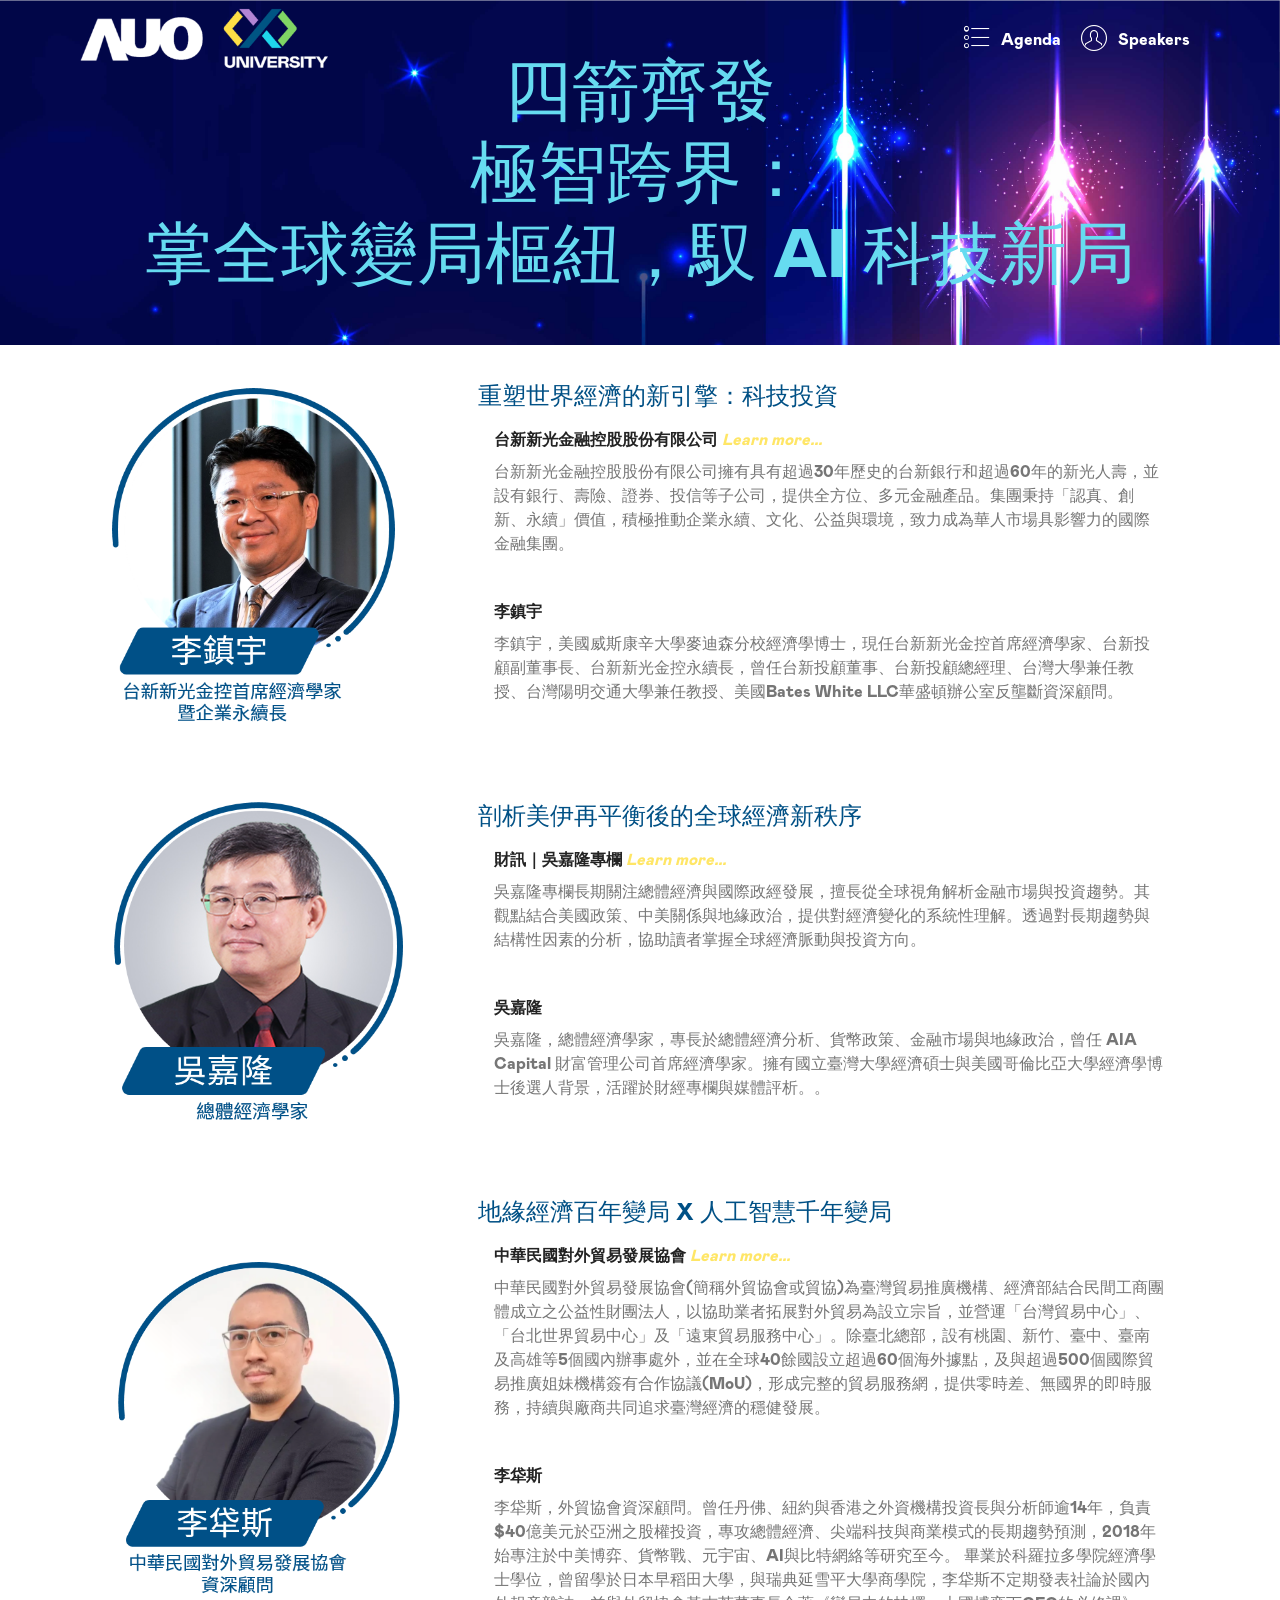
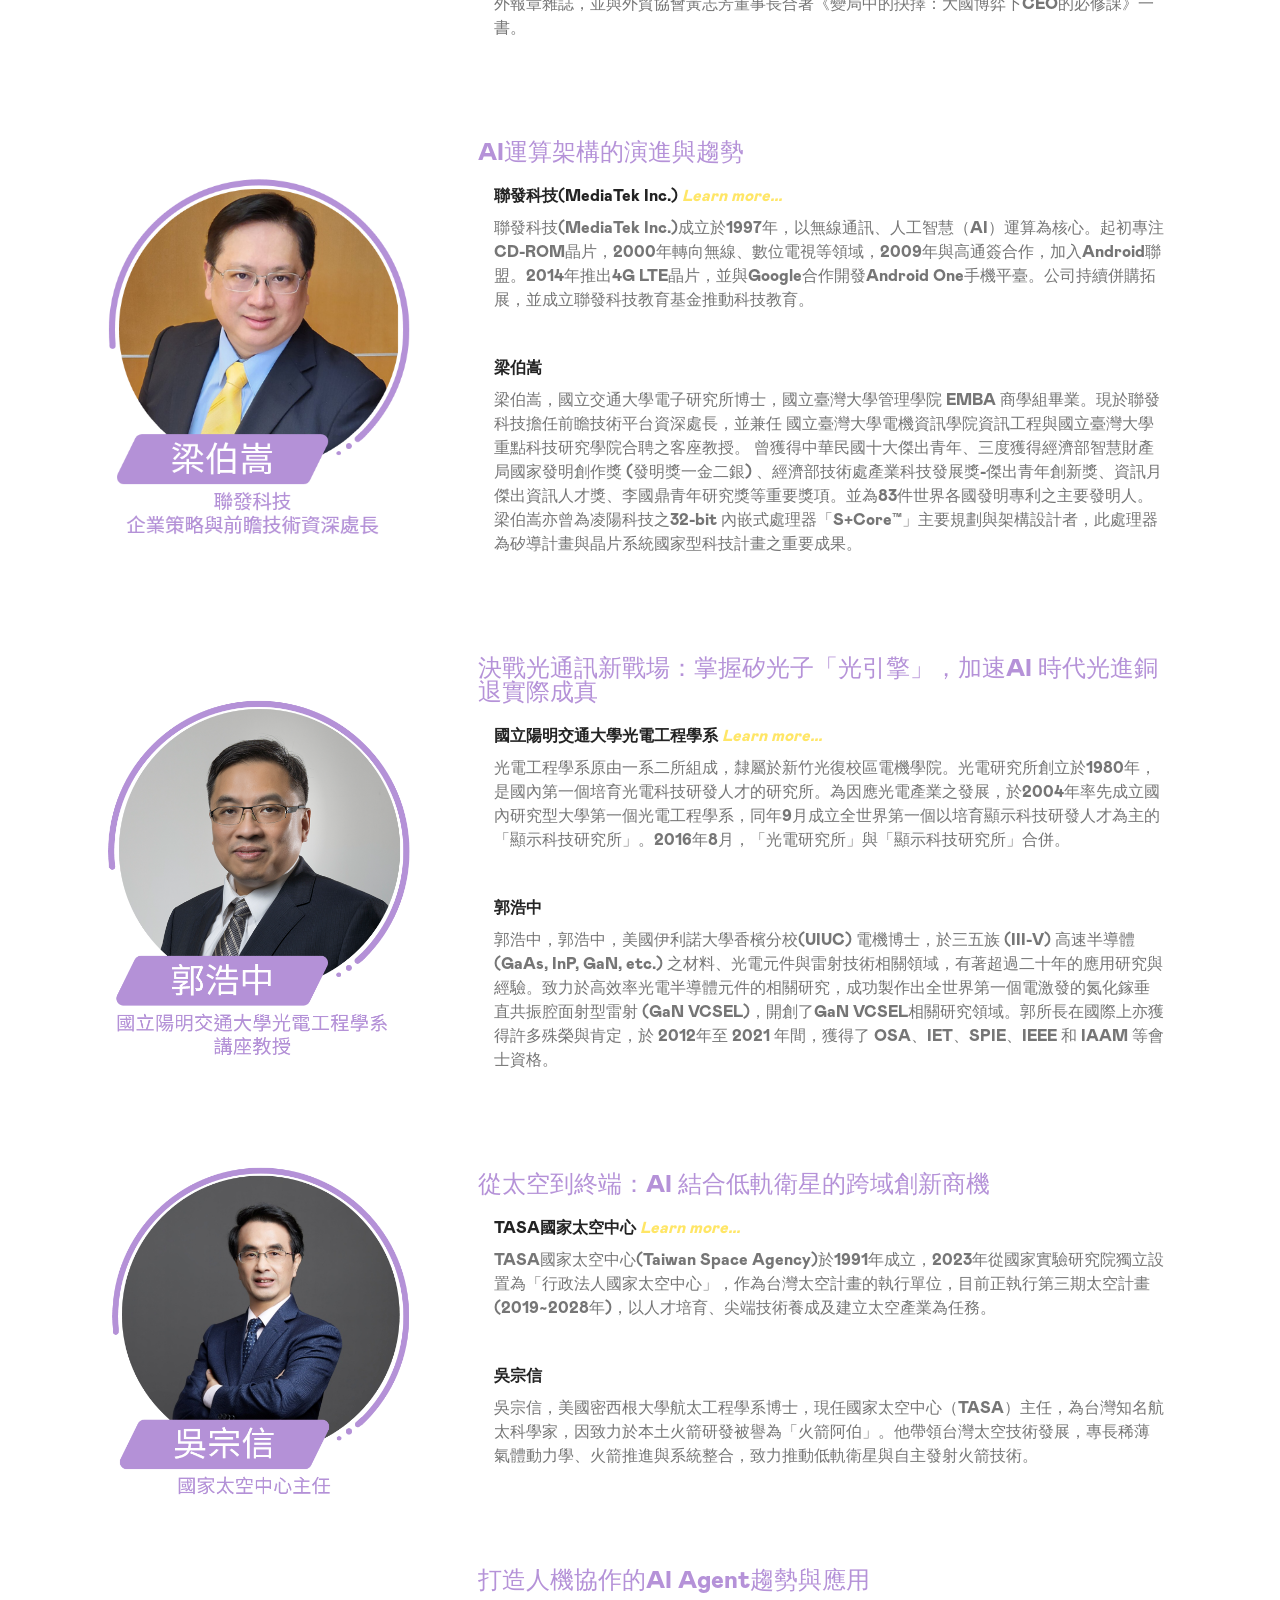
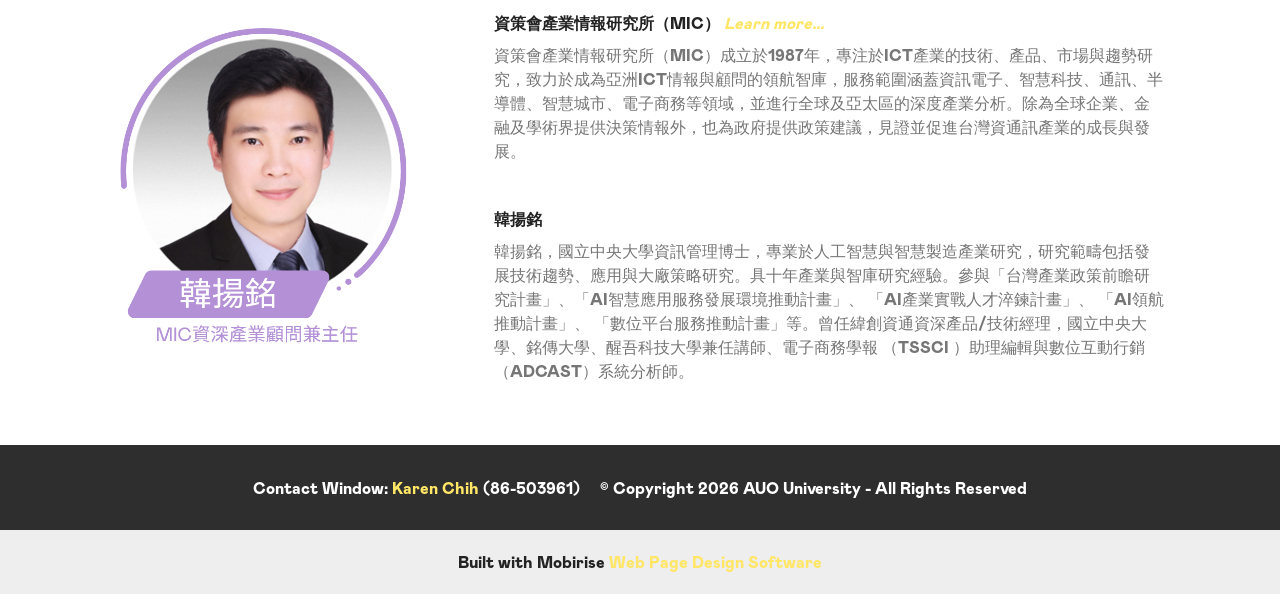
==== speaker.html @ 9dadbe60 "Update speaker.html" ====
<!DOCTYPE html>
<html  >
<head>
  <!-- Site made with Mobirise Website Builder v5.8.9, https://mobirise.com -->
  <meta charset="UTF-8">
  <meta http-equiv="X-UA-Compatible" content="IE=edge">
  <meta name="generator" content="Mobirise v5.8.9, mobirise.com">
  <meta name="viewport" content="width=device-width, initial-scale=1, minimum-scale=1">
  <link rel="shortcut icon" href="assets/images/751X751.png" type="image/x-icon">
  <meta name="description" content="">
  <meta property="og:image" content="assets/images/751X751.png"> 
  
  <title>友達大學思聯網論壇 講者介紹</title>
  <link rel="stylesheet" href="assets/web/assets/mobirise-icons/mobirise-icons.css">
  <link rel="stylesheet" href="assets/bootstrap/css/bootstrap.min.css">
  <link rel="stylesheet" href="assets/bootstrap/css/bootstrap-grid.min.css">
  <link rel="stylesheet" href="assets/bootstrap/css/bootstrap-reboot.min.css">
  <link rel="stylesheet" href="assets/tether/tether.min.css">
  <link rel="stylesheet" href="assets/dropdown/css/style.css">
  <link rel="stylesheet" href="assets/theme/css/style.css">
  <link href="assets/fonts/style.css" rel="stylesheet">
  <link rel="preload" as="style" href="assets/mobirise/css/mbr-additional.css"><link rel="stylesheet" href="assets/mobirise/css/mbr-additional.css" type="text/css">

  
  
  
</head>
<body>
  
  <section class="menu cid-tEwEPbsbkI" once="menu" id="menu1-2v">

    

    <nav class="navbar navbar-expand beta-menu navbar-dropdown align-items-center navbar-fixed-top navbar-toggleable-sm bg-color transparent">
        <button class="navbar-toggler navbar-toggler-right" type="button" data-toggle="collapse" data-target="#navbarSupportedContent" aria-controls="navbarSupportedContent" aria-expanded="false" aria-label="Toggle navigation">
            <div class="hamburger">
                <span></span>
                <span></span>
                <span></span>
                <span></span>
            </div>
        </button>
        <div class="menu-logo">
            <div class="navbar-brand">
                <span class="navbar-logo">
                    <a href="index.html#header4-36">
                         <img src="assets/images/auo-university-logo-395x97.png" alt="Mobirise" style="height: 3.8rem;">
                    </a>
                </span>
                
            </div>
        </div>
        <div class="collapse navbar-collapse" id="navbarSupportedContent">
            <ul class="navbar-nav nav-dropdown nav-right" data-app-modern-menu="true"><li class="nav-item">
                    <a class="nav-link link text-white text-primary display-4" href="index.html#content4-37"><span class="mbri-bulleted-list mbr-iconfont mbr-iconfont-btn"></span>
                        
                        Agenda</a>
                </li>
                <li class="nav-item">
                    <a class="nav-link link text-white text-primary display-4" href="speaker.html#header11-2k"><span class="mbri-user mbr-iconfont mbr-iconfont-btn"></span>
                        
                        Speakers</a>
                </li></ul>
            
        </div>
    </nav>
</section>

<section class="header11 cid-tEwxmkiBbj mbr-parallax-background" id="header11-2k">

    <!-- Block parameters controls (Blue "Gear" panel) -->
    
    <!-- End block parameters -->

    
    <div class="container align-left">
        <div class="media-container-column mbr-white col-md-12">
            
            <h1 class="mbr-section-title py-3 mbr-fonts-style display-1
              style="font-size: 28px; line-height: 1.4;">四箭齊發<br>極智跨界：<br>掌全球變局樞紐，馭 AI 科技新局</h1>
            
        </div>
    </div>

    
</section>

<section class="features11 cid-tEwoAbHcDv" id="features11-28">

    

    

    <div class="container">   
        <div class="col-md-12">
            <div class="media-container-row">
                <div class="mbr-figure m-auto" style="width: 35%;">
                    <img src="assets/images/-584x716.png" alt="Mobirise" title="">
                </div>
                <div class=" align-left aside-content">
                    <h2 class="mbr-title pt-2 mbr-fonts-style display-5">重塑世界經濟的新引擎：科技投資<br></h2>
                    <div class="mbr-section-text">
                        
                    </div>

                    <div class="block-content">
                        <div class="card p-3 pr-3">
                            <div class="media">
                                     
                                <div class="media-body">
                                    <h4 class="card-title mbr-fonts-style display-7"><strong>
                                        台新新光金融控股股份有限公司 <a href="https://www.tsholdings.com.tw/tsh/about/intro/team/" target="_blank" class="text-primary"><em>Learn more...</em></a></strong></h4>
                                </div>
                            </div>                

                            <div class="card-box">
                                <p class="block-text mbr-fonts-style display-7">台新新光金融控股股份有限公司擁有具有超過30年歷史的台新銀行和超過60年的新光人壽，並設有銀行、壽險、證券、投信等子公司，提供全方位、多元金融產品。集團秉持「認真、創新、永續」價值，積極推動企業永續、文化、公益與環境，致力成為華人市場具影響力的國際金融集團。</p>
                            </div>
                        </div>

                        <div class="card p-3 pr-3">
                            <div class="media">
                                     
                                <div class="media-body">
                                    <h4 class="card-title mbr-fonts-style display-7"><strong>
                                        李鎮宇</strong></h4>
                                </div>
                            </div>                

                            <div class="card-box">
                                <p class="block-text mbr-fonts-style display-7">李鎮宇，美國威斯康辛大學麥迪森分校經濟學博士，現任台新新光金控首席經濟學家、台新投顧副董事長、台新新光金控永續長，曾任台新投顧董事、台新投顧總經理、台灣大學兼任教授、台灣陽明交通大學兼任教授、美國Bates White LLC華盛頓辦公室反壟斷資深顧問。
                                </p>
                            </div>
                        </div>
                    </div>
                </div>
            </div>
        </div> 
    </div>          
</section>

<section class="features11 cid-tEwoAc2hOX" id="features11-29">

    
    <div class="container">   
        <div class="col-md-12">
            <div class="media-container-row">
                <div class="mbr-figure m-auto" style="width: 35%;">
                    <img src="assets/images/-609x716.png" alt="Mobirise" title="">
                </div>
                <div class=" align-left aside-content">
                    <h2 class="mbr-title pt-2 mbr-fonts-style display-5">剖析美伊再平衡後的全球經濟新秩序<br></h2>
                    <div class="mbr-section-text">
                        
                    </div>

                    <div class="block-content">
                        <div class="card p-3 pr-3">
                            <div class="media">
                                     
                                <div class="media-body">
                                    <h4 class="card-title mbr-fonts-style display-7"><strong>
                                        財訊｜吳嘉隆專欄 <a href="https://www.wealth.com.tw/lists/fame-columns/cd24f50d-c9c1-450e-b2f1-22635e341d72" target="_blank" class="text-primary"><em>Learn more...</em></a></strong></h4>
                                </div>
                            </div>                

                            <div class="card-box">
                                <p class="block-text mbr-fonts-style display-7">
                                   吳嘉隆專欄長期關注總體經濟與國際政經發展，擅長從全球視角解析金融市場與投資趨勢。其觀點結合美國政策、中美關係與地緣政治，提供對經濟變化的系統性理解。透過對長期趨勢與結構性因素的分析，協助讀者掌握全球經濟脈動與投資方向。
                                </p>
                            </div>
                        </div>

                        <div class="card p-3 pr-3">
                            <div class="media">
                                     
                                <div class="media-body">
                                    <h4 class="card-title mbr-fonts-style display-7"><strong>
                                        吳嘉隆</strong></h4>
                                </div>
                            </div>                

                            <div class="card-box">
                                <p class="block-text mbr-fonts-style display-7">吳嘉隆，總體經濟學家，專長於總體經濟分析、貨幣政策、金融市場與地緣政治，曾任 AIA Capital 財富管理公司首席經濟學家。擁有國立臺灣大學經濟碩士與美國哥倫比亞大學經濟學博士後選人背景，活躍於財經專欄與媒體評析。。<br>
                                </p>
                            </div>
                        </div>
                    </div>
                </div>
            </div>
        </div> 
    </div>          
</section>

<section class="features11 cid-tEwoAcnhvt" id="features11-2a">

    

    

    <div class="container">   
        <div class="col-md-12">
            <div class="media-container-row">
                <div class="mbr-figure m-auto" style="width: 35%;">
                    <img src="assets/images/-600x715.png" alt="Mobirise" title="">
                </div>
                <div class=" align-left aside-content">
                    <h2 class="mbr-title pt-2 mbr-fonts-style display-5">地緣經濟百年變局 X 人工智慧千年變局<br></h2>
                    <div class="mbr-section-text">
                        
                    </div>

                    <div class="block-content">
                        <div class="card p-3 pr-3">
                            <div class="media">
                                     
                                <div class="media-body">
                                    <h4 class="card-title mbr-fonts-style display-7"><strong>中華民國對外貿易發展協會 <a href="https://www.taitra.org.tw/" target="_blank" class="text-primary"><em>Learn more...</em></a></strong></h4>
                                </div>
                            </div>                

                            <div class="card-box">
                                <p class="block-text mbr-fonts-style display-7">中華民國對外貿易發展協會(簡稱外貿協會或貿協)為臺灣貿易推廣機構、經濟部結合民間工商團體成立之公益性財團法人，以協助業者拓展對外貿易為設立宗旨，並營運「台灣貿易中心」、「台北世界貿易中心」及「遠東貿易服務中心」。除臺北總部，設有桃園、新竹、臺中、臺南及高雄等5個國內辦事處外，並在全球40餘國設立超過60個海外據點，及與超過500個國際貿易推廣姐妹機構簽有合作協議(MoU)，形成完整的貿易服務網，提供零時差、無國界的即時服務，持續與廠商共同追求臺灣經濟的穩健發展。</p>
                            </div>
                        </div>

                        <div class="card p-3 pr-3">
                            <div class="media">
                                     
                                <div class="media-body">
                                    <h4 class="card-title mbr-fonts-style display-7"><strong>
                                        李牮斯</strong></h4>
                                </div>
                            </div>                

                            <div class="card-box">
                                <p class="block-text mbr-fonts-style display-7">李牮斯，外貿協會資深顧問。曾任丹佛、紐約與香港之外資機構投資長與分析師逾14年，負責$40億美元於亞洲之股權投資，專攻總體經濟、尖端科技與商業模式的長期趨勢預測，2018年始專注於中美博弈、貨幣戰、元宇宙、AI與比特網絡等研究至今。 畢業於科羅拉多學院經濟學士學位，曾留學於日本早稻田大學，與瑞典延雪平大學商學院，李牮斯不定期發表社論於國內外報章雜誌，並與外貿協會黃志芳董事長合著《變局中的抉擇：大國博弈下CEO的必修課》一書。</p>
                            </div>
                        </div>
                    </div>
                </div>
            </div>
        </div> 
    </div>          
</section>

<section class="features11 cid-tEz5a5XWAQ" id="features11-3f">

    

    

    <div class="container">   
        <div class="col-md-12">
            <div class="media-container-row">
                <div class="mbr-figure m-auto" style="width: 35%;">
                    <img src="assets/images/-610x717.png" alt="Mobirise" title="">
                </div>
                <div class=" align-left aside-content">
                    <h2 class="mbr-title pt-2 mbr-fonts-style display-5">AI運算架構的演進與趨勢<br></h2>
                    <div class="mbr-section-text">
                        
                    </div>

                    <div class="block-content">
                        <div class="card p-3 pr-3">
                            <div class="media">
                                     
                                <div class="media-body">
                                    <h4 class="card-title mbr-fonts-style display-7"><strong>聯發科技(MediaTek Inc.)  <a href="https://www.mediatek.com/zh-tw/" target="_blank" class="text-primary"><em>Learn more...</em></a></strong></h4>
                                </div>
                            </div>                

                            <div class="card-box">
                                <p class="block-text mbr-fonts-style display-7">聯發科技(MediaTek Inc.)成立於1997年，以無線通訊、人工智慧（AI）運算為核心。起初專注CD-ROM晶片，2000年轉向無線、數位電視等領域，2009年與高通簽合作，加入Android聯盟。2014年推出4G LTE晶片，並與Google合作開發Android One手機平臺。公司持續併購拓展，並成立聯發科技教育基金推動科技教育。</p>
                            </div>
                        </div>

                        <div class="card p-3 pr-3">
                            <div class="media">
                                     
                                <div class="media-body">
                                    <h4 class="card-title mbr-fonts-style display-7"><strong>
                                        梁伯嵩</strong></h4>
                                </div>
                            </div>                

                            <div class="card-box">
                                <p class="block-text mbr-fonts-style display-7">梁伯嵩，國立交通大學電子研究所博士，國立臺灣大學管理學院 EMBA 商學組畢業。現於聯發科技擔任前瞻技術平台資深處長，並兼任 國立臺灣大學電機資訊學院資訊工程與國立臺灣大學重點科技研究學院合聘之客座教授。
曾獲得中華民國十大傑出青年、三度獲得經濟部智慧財產局國家發明創作獎 (發明獎一金二銀) 、經濟部技術處產業科技發展獎-傑出青年創新獎、資訊月傑出資訊人才獎、李國鼎青年研究獎等重要獎項。並為83件世界各國發明專利之主要發明人。
梁伯嵩亦曾為凌陽科技之32-bit 內嵌式處理器「S+Core™」主要規劃與架構設計者，此處理器為矽導計畫與晶片系統國家型科技計畫之重要成果。
                                </p>
                            </div>
                        </div>
                    </div>
                </div>
            </div>
        </div> 
    </div>          
</section>

<section class="features11 cid-tEwoAcJmrX" id="features11-2b">
    <div class="container">   
        <div class="col-md-12">
            <div class="media-container-row">
                <div class="mbr-figure m-auto" style="width: 35%;">
                    <img src="assets/images/-611x718.png" alt="Mobirise" title="">
                </div>
                <div class=" align-left aside-content">
                    <h2 class="mbr-title pt-2 mbr-fonts-style display-5">決戰光通訊新戰場：掌握矽光子「光引擎」，加速AI 時代光進銅退實際成真<br></h2>
                    <div class="mbr-section-text">
                        
                    </div>

                   <div class="block-content">
                        <div class="card p-3 pr-3">
                            <div class="media">
                                     
                                <div class="media-body">
                                    <h4 class="card-title mbr-fonts-style display-7"><strong>
                                      國立陽明交通大學光電工程學系 <a href="https://dop.nycu.edu.tw/ch/about.html"><em>Learn more...</em></a></strong></h4>
                                </div>
                            </div>                

                            <div class="card-box">
                                <p class="block-text mbr-fonts-style display-7">
                                  光電工程學系原由一系二所組成，隸屬於新竹光復校區電機學院。光電研究所創立於1980年，是國內第一個培育光電科技研發人才的研究所。為因應光電產業之發展，於2004年率先成立國內研究型大學第一個光電工程學系，同年9月成立全世界第一個以培育顯示科技研發人才為主的「顯示科技研究所」。2016年8月，「光電研究所」與「顯示科技研究所」合併。
                            </div>
                        </div>

                        <div class="card p-3 pr-3">
                            <div class="media">
                                     
                                <div class="media-body">
                                    <h4 class="card-title mbr-fonts-style display-7"><strong>
                                        郭浩中</strong></h4>
                                </div>
                            </div>               

                            <div class="card-box">
                                <p class="block-text mbr-fonts-style display-7">郭浩中，郭浩中，美國伊利諾大學香檳分校(UIUC) 電機博士，於三五族 (III-V) 高速半導體 (GaAs, InP, GaN, etc.) 之材料、光電元件與雷射技術相關領域，有著超過二十年的應用研究與經驗。致力於高效率光電半導體元件的相關研究，成功製作出全世界第一個電激發的氮化鎵垂直共振腔面射型雷射 (GaN VCSEL)，開創了GaN VCSEL相關研究領域。郭所長在國際上亦獲得許多殊榮與肯定，於 2012年至 2021 年間，獲得了 OSA、IET、SPIE、IEEE 和 IAAM 等會士資格。
                                </p>
                            </div>
                        </div>
                    </div>
                </div>
            </div>
        </div> 
    </div>          
</section>

<section class="features11 cid-tEAth79HAK" id="features11-3g">    

    

    <div class="container">   
        <div class="col-md-12">
            <div class="media-container-row">
                <div class="mbr-figure m-auto" style="width: 35%;">
                    <img src="assets/images/-587x716.png" alt="Mobirise" title="">
                </div>
                <div class=" align-left aside-content">
                    <h2 class="mbr-title pt-2 mbr-fonts-style display-5">從太空到終端：AI 結合低軌衛星的跨域創新商機<br></h2>
                    <div class="mbr-section-text">
                        
                    </div>

                    <div class="block-content">
                        <div class="card p-3 pr-3">
                            <div class="media">
                                     
                                <div class="media-body">
                                    <h4 class="card-title mbr-fonts-style display-7"><strong>
                                        TASA國家太空中心 </strong><a href="https://www.tasa.org.tw/zh-TW/about-tasa/introduction" style=""><em>Learn more...</em></a></h4>
                                </div>
                            </div>                

                            <div class="card-box">
                                <p class="block-text mbr-fonts-style display-7">
                                   TASA國家太空中心(Taiwan Space Agency)於1991年成立，2023年從國家實驗研究院獨立設置為「行政法人國家太空中心」，作為台灣太空計畫的執行單位，目前正執行第三期太空計畫(2019~2028年)，以人才培育、尖端技術養成及建立太空產業為任務。
                                </p>
                            </div>
                        </div>

                        <div class="card p-3 pr-3">
                            <div class="media">
                                     
                                <div class="media-body">
                                    <h4 class="card-title mbr-fonts-style display-7"><strong>
                                        吳宗信</strong></h4>
                                </div>
                            </div>                

                            <div class="card-box">
                                <p class="block-text mbr-fonts-style display-7">吳宗信，美國密西根大學航太工程學系博士，現任國家太空中心（TASA）主任，為台灣知名航太科學家，因致力於本土火箭研發被譽為「火箭阿伯」。他帶領台灣太空技術發展，專長稀薄氣體動力學、火箭推進與系統整合，致力推動低軌衛星與自主發射火箭技術。
                                </p>
                            </div>
                        </div>
                    </div>
                </div>
            </div>
        </div> 
    </div>          
</section>

<section class="features11 cid-tEwpS5B6vc" id="features11-2e">

    

    

    <div class="container">   
        <div class="col-md-12">
            <div class="media-container-row">
                <div class="mbr-figure m-auto" style="width: 35%;">
                    <img src="assets/images/-583x716.png" alt="Mobirise" title="">
                </div>
                <div class=" align-left aside-content">
                    <h2 class="mbr-title pt-2 mbr-fonts-style display-5">打造人機協作的AI Agent趨勢與應用<br></h2>
                    <div class="mbr-section-text">
                        
                    </div>

                    <div class="block-content">
                        <div class="card p-3 pr-3">
                            <div class="media">
                                     
                                <div class="media-body">
                                    <h4 class="card-title mbr-fonts-style display-7"><strong>資策會產業情報研究所（MIC） <a href="https://mic.iii.org.tw/intro.aspx" target="_blank" class="text-primary"><em>Learn more...</em></a></strong></h4>
                                </div>
                            </div>                

                            <div class="card-box">
                                <p class="block-text mbr-fonts-style display-7">資策會產業情報研究所（MIC）成立於1987年，專注於ICT產業的技術、產品、市場與趨勢研究，致力於成為亞洲ICT情報與顧問的領航智庫，服務範圍涵蓋資訊電子、智慧科技、通訊、半導體、智慧城市、電子商務等領域，並進行全球及亞太區的深度產業分析。除為全球企業、金融及學術界提供決策情報外，也為政府提供政策建議，見證並促進台灣資通訊產業的成長與發展。</p>
                            </div>
                        </div>

                        <div class="card p-3 pr-3">
                            <div class="media">
                                     
                                <div class="media-body">
                                    <h4 class="card-title mbr-fonts-style display-7"><strong>
                                        韓揚銘</strong></h4>
                                </div>
                            </div>                

                            <div class="card-box">
                                <p class="block-text mbr-fonts-style display-7">韓揚銘，國立中央大學資訊管理博士，專業於人工智慧與智慧製造產業研究，研究範疇包括發展技術趨勢、應用與大廠策略研究。具十年產業與智庫研究經驗。參與「台灣產業政策前瞻研究計畫」、「AI智慧應用服務發展環境推動計畫」、 「AI產業實戰人才淬鍊計畫」、 「AI領航推動計畫」、 「數位平台服務推動計畫」等。曾任緯創資通資深產品/技術經理，國立中央大學、銘傳大學、醒吾科技大學兼任講師、電子商務學報 （TSSCI ）助理編輯與數位互動行銷（ADCAST）系統分析師。
                                </p>
                            </div>
                        </div>
                    </div>
                </div>
            </div>
        </div> 
    </div>          
</section>

<section once="footers" class="cid-tEx2Svg1Ny" id="footer6-3e">

    

    

    <div class="container">
        <div class="media-container-row align-center mbr-white">
            <div class="col-12">
                <p class="mbr-text mb-0 mbr-fonts-style display-4">Contact Window: <a href="mailto:Karen.Chih@auo.com" class="text-primary">Karen Chih</a>&nbsp;(86-503961)&nbsp; &nbsp; &nbsp;© Copyright 2026 AUO University - All Rights Reserved
                </p>
            </div>
        </div>
    </div>
</section><section class="display-7" style="padding: 0;align-items: center;justify-content: center;flex-wrap: wrap;    align-content: center;display: flex;position: relative;height: 4rem;"><a href="https://mobiri.se/2091466" style="flex: 1 1;height: 4rem;position: absolute;width: 100%;z-index: 1;"><img alt=" Free Web Page  Building Software" style="height: 4rem;" src="[data-uri]"></a><p style="margin: 0;text-align: center;" class="display-7">Built with Mobirise &#8204;</p><a style="z-index:1" href="https://mobirise.com/website-design-software.html">Web Page Design Software</a></section><script src="assets/popper/popper.min.js"></script>  <script src="assets/web/assets/jquery/jquery.min.js"></script>  <script src="assets/bootstrap/js/bootstrap.min.js"></script>  <script src="assets/tether/tether.min.js"></script>  <script src="assets/smoothscroll/smooth-scroll.js"></script>  <script src="assets/parallax/jarallax.min.js"></script>  <script src="assets/dropdown/js/nav-dropdown.js"></script>  <script src="assets/dropdown/js/navbar-dropdown.js"></script>  <script src="assets/touchswipe/jquery.touch-swipe.min.js"></script>  <script src="assets/theme/js/script.js"></script>  
  
  
</body>
</html>
---- assets/web/assets/mobirise-icons/mobirise-icons.css ----
@font-face {
  font-family: 'MobiriseIcons';
  src:  url('mobirise-icons.eot?spat4u');
  src:  url('mobirise-icons.eot?spat4u#iefix') format('embedded-opentype'),
    url('mobirise-icons.ttf?spat4u') format('truetype'),
    url('mobirise-icons.woff?spat4u') format('woff'),
    url('mobirise-icons.svg?spat4u#MobiriseIcons') format('svg');
  font-weight: normal;
  font-style: normal;
  font-display: swap;
}

[class^="mbri-"], [class*=" mbri-"] {
  /* use !important to prevent issues with browser extensions that change fonts */
  font-family: MobiriseIcons !important;
  speak: none;
  font-style: normal;
  font-weight: normal;
  font-variant: normal;
  text-transform: none;
  line-height: 1;

  /* Better Font Rendering =========== */
  -webkit-font-smoothing: antialiased;
  -moz-osx-font-smoothing: grayscale;
}

.mbri-add-submenu:before {
  content: "\e900";
}
.mbri-alert:before {
  content: "\e901";
}
.mbri-align-center:before {
  content: "\e902";
}
.mbri-align-justify:before {
  content: "\e903";
}
.mbri-align-left:before {
  content: "\e904";
}
.mbri-align-right:before {
  content: "\e905";
}
.mbri-android:before {
  content: "\e906";
}
.mbri-apple:before {
  content: "\e907";
}
.mbri-arrow-down:before {
  content: "\e908";
}
.mbri-arrow-next:before {
  content: "\e909";
}
.mbri-arrow-prev:before {
  content: "\e90a";
}
.mbri-arrow-up:before {
  content: "\e90b";
}
.mbri-bold:before {
  content: "\e90c";
}
.mbri-bookmark:before {
  content: "\e90d";
}
.mbri-bootstrap:before {
  content: "\e90e";
}
.mbri-briefcase:before {
  content: "\e90f";
}
.mbri-browse:before {
  content: "\e910";
}
.mbri-bulleted-list:before {
  content: "\e911";
}
.mbri-calendar:before {
  content: "\e912";
}
.mbri-camera:before {
  content: "\e913";
}
.mbri-cart-add:before {
  content: "\e914";
}
.mbri-cart-full:before {
  content: "\e915";
}
.mbri-cash:before {
  content: "\e916";
}
.mbri-change-style:before {
  content: "\e917";
}
.mbri-chat:before {
  content: "\e918";
}
.mbri-clock:before {
  content: "\e919";
}
.mbri-close:before {
  content: "\e91a";
}
.mbri-cloud:before {
  content: "\e91b";
}
.mbri-code:before {
  content: "\e91c";
}
.mbri-contact-form:before {
  content: "\e91d";
}
.mbri-credit-card:before {
  content: "\e91e";
}
.mbri-cursor-click:before {
  content: "\e91f";
}
.mbri-cust-feedback:before {
  content: "\e920";
}
.mbri-database:before {
  content: "\e921";
}
.mbri-delivery:before {
  content: "\e922";
}
.mbri-desktop:before {
  content: "\e923";
}
.mbri-devices:before {
  content: "\e924";
}
.mbri-down:before {
  content: "\e925";
}
.mbri-download:before {
  content: "\e989";
}
.mbri-drag-n-drop:before {
  content: "\e927";
}
.mbri-drag-n-drop2:before {
  content: "\e928";
}
.mbri-edit:before {
  content: "\e929";
}
.mbri-edit2:before {
  content: "\e92a";
}
.mbri-error:before {
  content: "\e92b";
}
.mbri-extension:before {
  content: "\e92c";
}
.mbri-features:before {
  content: "\e92d";
}
.mbri-file:before {
  content: "\e92e";
}
.mbri-flag:before {
  content: "\e92f";
}
.mbri-folder:before {
  content: "\e930";
}
.mbri-gift:before {
  content: "\e931";
}
.mbri-github:before {
  content: "\e932";
}
.mbri-globe:before {
  content: "\e933";
}
.mbri-globe-2:before {
  content: "\e934";
}
.mbri-growing-chart:before {
  content: "\e935";
}
.mbri-hearth:before {
  content: "\e936";
}
.mbri-help:before {
  content: "\e937";
}
.mbri-home:before {
  content: "\e938";
}
.mbri-hot-cup:before {
  content: "\e939";
}
.mbri-idea:before {
  content: "\e93a";
}
.mbri-image-gallery:before {
  content: "\e93b";
}
.mbri-image-slider:before {
  content: "\e93c";
}
.mbri-info:before {
  content: "\e93d";
}
.mbri-italic:before {
  content: "\e93e";
}
.mbri-key:before {
  content: "\e93f";
}
.mbri-laptop:before {
  content: "\e940";
}
.mbri-layers:before {
  content: "\e941";
}
.mbri-left-right:before {
  content: "\e942";
}
.mbri-left:before {
  content: "\e943";
}
.mbri-letter:before {
  content: "\e944";
}
.mbri-like:before {
  content: "\e945";
}
.mbri-link:before {
  content: "\e946";
}
.mbri-lock:before {
  content: "\e947";
}
.mbri-login:before {
  content: "\e948";
}
.mbri-logout:before {
  content: "\e949";
}
.mbri-magic-stick:before {
  content: "\e94a";
}
.mbri-map-pin:before {
  content: "\e94b";
}
.mbri-menu:before {
  content: "\e94c";
}
.mbri-mobile:before {
  content: "\e94d";
}
.mbri-mobile2:before {
  content: "\e94e";
}
.mbri-mobirise:before {
  content: "\e94f";
}
.mbri-more-horizontal:before {
  content: "\e950";
}
.mbri-more-vertical:before {
  content: "\e951";
}
.mbri-music:before {
  content: "\e952";
}
.mbri-new-file:before {
  content: "\e953";
}
.mbri-numbered-list:before {
  content: "\e954";
}
.mbri-opened-folder:before {
  content: "\e955";
}
.mbri-pages:before {
  content: "\e956";
}
.mbri-paper-plane:before {
  content: "\e957";
}
.mbri-paperclip:before {
  content: "\e958";
}
.mbri-photo:before {
  content: "\e959";
}
.mbri-photos:before {
  content: "\e95a";
}
.mbri-pin:before {
  content: "\e95b";
}
.mbri-play:before {
  content: "\e95c";
}
.mbri-plus:before {
  content: "\e95d";
}
.mbri-preview:before {
  content: "\e95e";
}
.mbri-print:before {
  content: "\e95f";
}
.mbri-protect:before {
  content: "\e960";
}
.mbri-question:before {
  content: "\e961";
}
.mbri-quote-left:before {
  content: "\e962";
}
.mbri-quote-right:before {
  content: "\e963";
}
.mbri-refresh:before {
  content: "\e964";
}
.mbri-responsive:before {
  content: "\e965";
}
.mbri-right:before {
  content: "\e966";
}
.mbri-rocket:before {
  content: "\e967";
}
.mbri-sad-face:before {
  content: "\e968";
}
.mbri-sale:before {
  content: "\e969";
}
.mbri-save:before {
  content: "\e96a";
}
.mbri-search:before {
  content: "\e96b";
}
.mbri-setting:before {
  content: "\e96c";
}
.mbri-setting2:before {
  content: "\e96d";
}
.mbri-setting3:before {
  content: "\e96e";
}
.mbri-share:before {
  content: "\e96f";
}
.mbri-shopping-bag:before {
  content: "\e970";
}
.mbri-shopping-basket:before {
  content: "\e971";
}
.mbri-shopping-cart:before {
  content: "\e972";
}
.mbri-sites:before {
  content: "\e973";
}
.mbri-smile-face:before {
  content: "\e974";
}
.mbri-speed:before {
  content: "\e975";
}
.mbri-star:before {
  content: "\e976";
}
.mbri-success:before {
  content: "\e977";
}
.mbri-sun:before {
  content: "\e978";
}
.mbri-sun2:before {
  content: "\e979";
}
.mbri-tablet:before {
  content: "\e97a";
}
.mbri-tablet-vertical:before {
  content: "\e97b";
}
.mbri-target:before {
  content: "\e97c";
}
.mbri-timer:before {
  content: "\e97d";
}
.mbri-to-ftp:before {
  content: "\e97e";
}
.mbri-to-local-drive:before {
  content: "\e97f";
}
.mbri-touch-swipe:before {
  content: "\e980";
}
.mbri-touch:before {
  content: "\e981";
}
.mbri-trash:before {
  content: "\e982";
}
.mbri-underline:before {
  content: "\e983";
}
.mbri-unlink:before {
  content: "\e984";
}
.mbri-unlock:before {
  content: "\e985";
}
.mbri-up-down:before {
  content: "\e986";
}
.mbri-up:before {
  content: "\e987";
}
.mbri-update:before {
  content: "\e988";
}
.mbri-upload:before {
 content: "\e926"; 
}
.mbri-user:before {
  content: "\e98a";
}
.mbri-user2:before {
  content: "\e98b";
}
.mbri-users:before {
  content: "\e98c";
}
.mbri-video:before {
  content: "\e98d";
}
.mbri-video-play:before {
  content: "\e98e";
}
.mbri-watch:before {
  content: "\e98f";
}
.mbri-website-theme:before {
  content: "\e990";
}
.mbri-wifi:before {
  content: "\e991";
}
.mbri-windows:before {
  content: "\e992";
}
.mbri-zoom-out:before {
  content: "\e993";
}
.mbri-redo:before {
  content: "\e994";
}
.mbri-undo:before {
  content: "\e995";
}
---- assets/dropdown/css/style.css ----
.navbar-dropdown {
  left: 0;
  padding: 0;
  position: absolute;
  right: 0;
  top: 0;
  transition: all 0.45s ease;
  z-index: 1030;
  background: #282828; }
  .navbar-dropdown .navbar-logo {
    margin-right: 0.8rem;
    transition: margin 0.3s ease-in-out;
    vertical-align: middle; }
    .navbar-dropdown .navbar-logo img {
      height: 3.125rem;
      transition: all 0.3s ease-in-out; }
    .navbar-dropdown .navbar-logo.mbr-iconfont {
      font-size: 3.125rem;
      line-height: 3.125rem; }
  .navbar-dropdown .navbar-caption {
    font-weight: 700;
    white-space: normal;
    vertical-align: -4px;
    line-height: 3.125rem !important; }
    .navbar-dropdown .navbar-caption, .navbar-dropdown .navbar-caption:hover {
      color: inherit;
      text-decoration: none; }
  .navbar-dropdown .mbr-iconfont + .navbar-caption {
    vertical-align: -1px; }
  .navbar-dropdown.navbar-fixed-top {
    position: fixed; }
  .navbar-dropdown .navbar-brand span {
    vertical-align: -4px; }
  .navbar-dropdown.bg-color.transparent {
    background: none; }
  .navbar-dropdown.navbar-short .navbar-brand {
    padding: 0.625rem 0; }
    .navbar-dropdown.navbar-short .navbar-brand span {
      vertical-align: -1px; }
  .navbar-dropdown.navbar-short .navbar-caption {
    line-height: 2.375rem !important;
    vertical-align: -2px; }
  .navbar-dropdown.navbar-short .navbar-logo {
    margin-right: 0.5rem; }
    .navbar-dropdown.navbar-short .navbar-logo img {
      height: 2.375rem; }
    .navbar-dropdown.navbar-short .navbar-logo.mbr-iconfont {
      font-size: 2.375rem;
      line-height: 2.375rem; }
  .navbar-dropdown.navbar-short .mbr-table-cell {
    height: 3.625rem; }
  .navbar-dropdown .navbar-close {
    left: 0.6875rem;
    position: fixed;
    top: 0.75rem;
    z-index: 1000; }
  .navbar-dropdown .hamburger-icon {
    content: "";
    display: inline-block;
    vertical-align: middle;
    width: 16px;
    -webkit-box-shadow: 0 -6px 0 1px #282828,0 0 0 1px #282828,0 6px 0 1px #282828;
    -moz-box-shadow: 0 -6px 0 1px #282828,0 0 0 1px #282828,0 6px 0 1px #282828;
    box-shadow: 0 -6px 0 1px #282828,0 0 0 1px #282828,0 6px 0 1px #282828; }

.dropdown-menu .dropdown-toggle[data-toggle="dropdown-submenu"]::after {
  border-bottom: 0.35em solid transparent;
  border-left: 0.35em solid;
  border-right: 0;
  border-top: 0.35em solid transparent;
  margin-left: 0.3rem; }

.dropdown-menu .dropdown-item:focus {
  outline: 0; }

.nav-dropdown {
  font-size: 0.75rem;
  font-weight: 500;
  height: auto !important; }
  .nav-dropdown .nav-btn {
    padding-left: 1rem; }
  .nav-dropdown .link {
    margin: .667em 1.667em;
    font-weight: 500;
    padding: 0;
    transition: color .2s ease-in-out; }
    .nav-dropdown .link.dropdown-toggle {
      margin-right: 2.583em; }
      .nav-dropdown .link.dropdown-toggle::after {
        margin-left: .25rem;
        border-top: 0.35em solid;
        border-right: 0.35em solid transparent;
        border-left: 0.35em solid transparent;
        border-bottom: 0; }
      .nav-dropdown .link.dropdown-toggle[aria-expanded="true"] {
        margin: 0;
        padding: 0.667em 3.263em  0.667em 1.667em; }
  .nav-dropdown .link::after,
  .nav-dropdown .dropdown-item::after {
    color: inherit; }
  .nav-dropdown .btn {
    font-size: 0.75rem;
    font-weight: 700;
    letter-spacing: 0;
    margin-bottom: 0;
    padding-left: 1.25rem;
    padding-right: 1.25rem; }
  .nav-dropdown .dropdown-menu {
    border-radius: 0;
    border: 0;
    left: 0;
    margin: 0;
    padding-bottom: 1.25rem;
    padding-top: 1.25rem;
    position: relative; }
  .nav-dropdown .dropdown-submenu {
    margin-left: 0.125rem;
    top: 0; }
  .nav-dropdown .dropdown-item {
    font-weight: 500;
    line-height: 2;
    padding: 0.3846em 4.615em 0.3846em 1.5385em;
    position: relative;
    transition: color .2s ease-in-out, background-color .2s ease-in-out; }
    .nav-dropdown .dropdown-item::after {
      margin-top: -0.3077em;
      position: absolute;
      right: 1.1538em;
      top: 50%; }
    .nav-dropdown .dropdown-item:focus, .nav-dropdown .dropdown-item:hover {
      background: none; }

@media (max-width: 767px) {
  .nav-dropdown.navbar-toggleable-sm {
    bottom: 0;
    display: none;
    left: 0;
    overflow-x: hidden;
    position: fixed;
    top: 0;
    transform: translateX(-100%);
    -ms-transform: translateX(-100%);
    -webkit-transform: translateX(-100%);
    width: 18.75rem;
    z-index: 999; } }
.nav-dropdown.navbar-toggleable-xl {
  bottom: 0;
  display: none;
  left: 0;
  overflow-x: hidden;
  position: fixed;
  top: 0;
  transform: translateX(-100%);
  -ms-transform: translateX(-100%);
  -webkit-transform: translateX(-100%);
  width: 18.75rem;
  z-index: 999; }

.nav-dropdown-sm {
  display: block !important;
  overflow-x: hidden;
  overflow: auto;
  padding-top: 3.875rem; }
  .nav-dropdown-sm::after {
    content: "";
    display: block;
    height: 3rem;
    width: 100%; }
  .nav-dropdown-sm.collapse.in ~ .navbar-close {
    display: block !important; }
  .nav-dropdown-sm.collapsing, .nav-dropdown-sm.collapse.in {
    transform: translateX(0);
    -ms-transform: translateX(0);
    -webkit-transform: translateX(0);
    transition: all 0.25s ease-out;
    -webkit-transition: all 0.25s ease-out;
    background: #282828; }
  .nav-dropdown-sm.collapsing[aria-expanded="false"] {
    transform: translateX(-100%);
    -ms-transform: translateX(-100%);
    -webkit-transform: translateX(-100%); }
  .nav-dropdown-sm .nav-item {
    display: block;
    margin-left: 0 !important;
    padding-left: 0; }
  .nav-dropdown-sm .link,
  .nav-dropdown-sm .dropdown-item {
    border-top: 1px dotted rgba(255, 255, 255, 0.1);
    font-size: 0.8125rem;
    line-height: 1.6;
    margin: 0 !important;
    padding: 0.875rem 2.4rem 0.875rem 1.5625rem !important;
    position: relative;
    white-space: normal; }
    .nav-dropdown-sm .link:focus, .nav-dropdown-sm .link:hover,
    .nav-dropdown-sm .dropdown-item:focus,
    .nav-dropdown-sm .dropdown-item:hover {
      background: rgba(0, 0, 0, 0.2) !important;
      color: #c0a375; }
  .nav-dropdown-sm .nav-btn {
    position: relative;
    padding: 1.5625rem 1.5625rem 0 1.5625rem; }
    .nav-dropdown-sm .nav-btn::before {
      border-top: 1px dotted rgba(255, 255, 255, 0.1);
      content: "";
      left: 0;
      position: absolute;
      top: 0;
      width: 100%; }
    .nav-dropdown-sm .nav-btn + .nav-btn {
      padding-top: 0.625rem; }
      .nav-dropdown-sm .nav-btn + .nav-btn::before {
        display: none; }
  .nav-dropdown-sm .btn {
    padding: 0.625rem 0; }
  .nav-dropdown-sm .dropdown-toggle[data-toggle="dropdown-submenu"]::after {
    margin-left: .25rem;
    border-top: 0.35em solid;
    border-right: 0.35em solid transparent;
    border-left: 0.35em solid transparent;
    border-bottom: 0; }
  .nav-dropdown-sm .dropdown-toggle[data-toggle="dropdown-submenu"][aria-expanded="true"]::after {
    border-top: 0;
    border-right: 0.35em solid transparent;
    border-left: 0.35em solid transparent;
    border-bottom: 0.35em solid; }
  .nav-dropdown-sm .dropdown-menu {
    margin: 0;
    padding: 0;
    position: relative;
    top: 0;
    left: 0;
    width: 100%;
    border: 0;
    float: none;
    border-radius: 0;
    background: none; }
  .nav-dropdown-sm .dropdown-submenu {
    left: 100%;
    margin-left: 0.125rem;
    margin-top: -1.25rem;
    top: 0; }

.navbar-toggleable-sm .nav-dropdown .dropdown-menu {
  position: absolute; }

.navbar-toggleable-sm .nav-dropdown .dropdown-submenu {
  left: 100%;
  margin-left: 0.125rem;
  margin-top: -1.25rem;
  top: 0; }

.navbar-toggleable-sm.opened .nav-dropdown .dropdown-menu {
  position: relative; }

.navbar-toggleable-sm.opened .nav-dropdown .dropdown-submenu {
  left: 0;
  margin-left: 00rem;
  margin-top: 0rem;
  top: 0; }

.is-builder .nav-dropdown.collapsing {
  transition: none !important; }

/*# sourceMappingURL=style.css.map */
---- assets/theme/css/style.css ----
/*!
 * Mobirise v4 theme (https://mobirise.com/)
 * Copyright 2017 Mobirise
 */
section {
  background-color: #eeeeee;
}

.form-control:focus {
  box-shadow: none;
}

:focus {
  outline: none;
}

body {
  font-style: normal;
  line-height: 1.5;
}

section,
.container,
.container-fluid {
  position: relative;
  word-wrap: break-word;
}

a.mbr-iconfont:hover {
  text-decoration: none;
}

.article .lead p,
.article .lead ul,
.article .lead ol,
.article .lead pre,
.article .lead blockquote {
  margin-bottom: 0;
}

ul,
ol,
pre,
blockquote {
  margin-bottom: 2.3125rem;
}

pre {
  background: #f4f4f4;
  padding: 10px 24px;
  white-space: pre-wrap;
}

.inactive {
  -webkit-user-select: none;
  -moz-user-select: none;
  -ms-user-select: none;
  user-select: none;
  pointer-events: none;
  -webkit-user-drag: none;
  user-drag: none;
}

.mbr-section__comments .row {
  justify-content: center;
  -webkit-justify-content: center;
}

a {
  font-style: normal;
  font-weight: 400;
  cursor: pointer;
}

a, a:hover {
  text-decoration: none;
}

figure {
  margin-bottom: 0;
}

body {
  color: #232323;
}

h1,
h2,
h3,
h4,
h5,
h6,
.h1,
.h2,
.h3,
.h4,
.h5,
.h6,
.display-1,
.display-2,
.display-3,
.display-4 {
  line-height: 1;
  word-break: break-word;
  word-wrap: break-word;
}

.mbr-section-title {
  font-style: normal;
  line-height: 1.2;
}

.mbr-section-subtitle {
  line-height: 1.3;
}

.mbr-text {
  font-style: normal;
  line-height: 1.6;
}

b,
strong {
  font-weight: bold;
}

blockquote {
  padding: 10px 0 10px 20px;
  position: relative;
  border-left: 2px solid;
  border-color: #ff3366;
}

input:-webkit-autofill, input:-webkit-autofill:hover, input:-webkit-autofill:focus, input:-webkit-autofill:active {
  transition-delay: 9999s;
  transition-property: background-color, color;
}

textarea[type='hidden'] {
  display: none;
}

body {
  position: relative;
}

section {
  background-position: 50% 50%;
  background-repeat: no-repeat;
  background-size: cover;
}

section .mbr-background-video,
section .mbr-background-video-preview {
  position: absolute;
  bottom: 0;
  left: 0;
  right: 0;
  top: 0;
}

.hidden {
  visibility: hidden;
}

.mbr-z-index20 {
  z-index: 20;
}

/*! Base colors */
.mbr-white {
  color: #ffffff;
}

.mbr-black {
  color: #000000;
}

.mbr-bg-white {
  background-color: #ffffff;
}

.mbr-bg-black {
  background-color: #000000;
}

/*! Text-aligns */
.align-left {
  text-align: left;
}

.align-center {
  text-align: center;
}

.align-right {
  text-align: right;
}

@media (max-width: 767px) {
  .align-left,
  .align-center,
  .align-right,
  .mbr-section-btn,
  .mbr-section-title {
    text-align: center;
  }
}

/*! Font-weight  */
.mbr-light {
  font-weight: 300;
}

.mbr-regular {
  font-weight: 400;
}

.mbr-semibold {
  font-weight: 500;
}

.mbr-bold {
  font-weight: 700;
}

/*! Media  */
.media-size-item {
  -moz-flex: 1 1 auto;
  -o-flex: 1 1 auto;
  flex: 1 1 auto;
}

.media-content {
  flex-basis: 100%;
}

.media-container-row {
  display: flex;
  flex-direction: row;
  flex-wrap: wrap;
  justify-content: center;
  align-content: center;
  align-items: start;
}

.media-container-row .media-size-item {
  width: 400px;
}

.media-container-column {
  display: flex;
  flex-direction: column;
  flex-wrap: wrap;
  justify-content: center;
  align-content: center;
  align-items: stretch;
}

.media-container-column > * {
  width: 100%;
}

@media (min-width: 992px) {
  .media-container-row {
    flex-wrap: nowrap;
  }
}

figure {
  overflow: hidden;
}

figure[mbr-media-size] {
  transition: width 0.1s;
}

.mbr-figure img,
.mbr-figure iframe {
  display: block;
  width: 100%;
}

.card {
  background-color: transparent;
  border: none;
}

.card-box {
  width: 100%;
}

.card-img {
  text-align: center;
  flex-shrink: 0;
  -webkit-flex-shrink: 0;
}

.media {
  max-width: 100%;
  margin: 0 auto;
}

.mbr-figure {
  -ms-grid-row-align: center;
  align-self: center;
}

.media-container > div {
  max-width: 100%;
}

.mbr-figure img,
.card-img img {
  width: 100%;
}

@media (max-width: 991px) {
  .media-size-item {
    width: auto !important;
  }
  .media {
    width: auto;
  }
  .mbr-figure {
    width: 100% !important;
  }
}

/*! Buttons */
.btn {
  font-weight: 500;
  border-width: 2px;
  font-style: normal;
  letter-spacing: 1px;
  margin: .4rem .8rem;
  white-space: normal;
  transition: all .3s ease-in-out;
  display: inline-flex;
  align-items: center;
  justify-content: center;
  word-break: break-word;
  -webkit-align-items: center;
  -webkit-justify-content: center;
  display: -webkit-inline-flex;
}

.btn-sm {
  font-weight: 500;
  letter-spacing: 1px;
  transition: all .3s ease-in-out;
}

.btn-md {
  font-weight: 500;
  letter-spacing: 1px;
  margin: .4rem .8rem !important;
  transition: all .3s ease-in-out;
}

.btn-lg {
  font-weight: 500;
  letter-spacing: 1px;
  margin: .4rem .8rem !important;
  transition: all .3s ease-in-out;
}

.mbr-section-btn {
  margin-left: -0.25rem;
  margin-right: -0.25rem;
  font-size: 0;
}

nav .mbr-section-btn {
  margin-left: 0rem;
  margin-right: 0rem;
}

.btn-form {
  border-radius: 0;
}

.btn-form:hover {
  cursor: pointer;
}

/*! Btn icon margin */
.btn .mbr-iconfont,
.btn.btn-sm .mbr-iconfont {
  cursor: pointer;
  margin-right: 0.5rem;
}

.btn.btn-md .mbr-iconfont,
.btn.btn-md .mbr-iconfont {
  margin-right: 0.8rem;
}

.mbr-regular {
  font-weight: 400;
}

.mbr-semibold {
  font-weight: 500;
}

.mbr-bold {
  font-weight: 700;
}

[type='submit'] {
  -webkit-appearance: none;
}

/*! Full-screen */
.mbr-fullscreen .mbr-overlay {
  min-height: 100vh;
}

.mbr-fullscreen {
  display: flex;
  display: -moz-flex;
  display: -ms-flex;
  display: -o-flex;
  align-items: center;
  -webkit-align-items: center;
  min-height: 100vh;
  padding-top: 3rem;
  padding-bottom: 3rem;
}

/*! Map */
.map {
  height: 25rem;
  position: relative;
}

.map iframe {
  width: 100%;
  height: 100%;
}

.mbr-overlay {
  background-color: #000;
  bottom: 0;
  left: 0;
  opacity: .5;
  position: absolute;
  right: 0;
  top: 0;
  z-index: 0;
  pointer-events: none;
}

/* Form */
blockquote {
  font-style: italic;
  padding: 10px 0 10px 20px;
  font-size: 1.09rem;
  position: relative;
  border-width: 3px;
}

.form-control {
  background-color: #f5f5f5;
  box-shadow: none;
  color: #565656;
  line-height: 1.43;
  min-height: 3.5em;
  padding: 1.07em .5em;
}

.form-control, .form-control:focus {
  border: 1px solid #e8e8e8;
}

.form-active .form-control:invalid {
  border-color: red;
}

.form-control-label {
  position: relative;
  cursor: pointer;
  margin-bottom: .357em;
  padding: 0;
}

.alert {
  color: #ffffff;
  border-radius: 0;
  border: 0;
  font-size: .875rem;
  line-height: 1.5;
  margin-bottom: 1.875rem;
  padding: 1.25rem;
  position: relative;
}

.alert.alert-form::after {
  background-color: inherit;
  bottom: -7px;
  content: "";
  display: block;
  height: 14px;
  left: 50%;
  margin-left: -7px;
  position: absolute;
  transform: rotate(45deg);
  width: 14px;
  -webkit-transform: rotate(45deg);
}

.form-asterisk {
  font-family: initial;
  position: absolute;
  top: -2px;
  font-weight: normal;
}

/*! Scroll to top arrow */
#scrollToTop a i:before {
  content: '';
  position: absolute;
  height: 40%;
  top: 25%;
  background: #fff;
  width: 2px;
  left: calc(50% - 1px);
}

#scrollToTop a i:after {
  content: '';
  position: absolute;
  display: block;
  border-top: 2px solid #fff;
  border-right: 2px solid #fff;
  width: 40%;
  height: 40%;
  left: 30%;
  bottom: 30%;
  transform: rotate(135deg);
  -webkit-transform: rotate(135deg);
}

.mbr-arrow-up {
  bottom: 25px;
  right: 90px;
  position: fixed;
  text-align: right;
  z-index: 5000;
  color: #ffffff;
  font-size: 32px;
  transform: rotate(180deg);
  -webkit-transform: rotate(180deg);
}

.mbr-arrow-up a {
  background: rgba(0, 0, 0, 0.2);
  border-radius: 3px;
  color: #fff;
  display: inline-block;
  height: 60px;
  width: 60px;
  outline-style: none !important;
  position: relative;
  text-decoration: none;
  transition: all 0.3s ease-in-out;
  cursor: pointer;
  text-align: center;
}

.mbr-arrow-up a:hover {
  background-color: rgba(0, 0, 0, 0.4);
}

.mbr-arrow-up a i {
  line-height: 60px;
}

.mbr-arrow-up-icon {
  display: block;
  color: #fff;
}

.mbr-arrow-up-icon::before {
  content: '\203a';
  display: inline-block;
  font-family: serif;
  font-size: 32px;
  line-height: 1;
  font-style: normal;
  position: relative;
  top: 6px;
  left: -4px;
  -webkit-transform: rotate(-90deg);
  transform: rotate(-90deg);
}

/*! Arrow Down */
.mbr-arrow {
  position: absolute;
  bottom: 45px;
  left: 50%;
  width: 60px;
  height: 60px;
  cursor: pointer;
  background-color: rgba(80, 80, 80, 0.5);
  border-radius: 50%;
  -webkit-transform: translateX(-50%);
  transform: translateX(-50%);
}

.mbr-arrow > a {
  display: inline-block;
  text-decoration: none;
  outline-style: none;
  -webkit-animation: arrowdown 1.7s ease-in-out infinite;
  animation: arrowdown 1.7s ease-in-out infinite;
}

.mbr-arrow > a > i {
  position: absolute;
  top: -2px;
  left: 15px;
  font-size: 2rem;
}

@keyframes arrowdown {
  0% {
    transform: translateY(0px);
    -webkit-transform: translateY(0px);
  }
  50% {
    transform: translateY(-5px);
    -webkit-transform: translateY(-5px);
  }
  100% {
    transform: translateY(0px);
    -webkit-transform: translateY(0px);
  }
}

@-webkit-keyframes arrowdown {
  0% {
    transform: translateY(0px);
    -webkit-transform: translateY(0px);
  }
  50% {
    transform: translateY(-5px);
    -webkit-transform: translateY(-5px);
  }
  100% {
    transform: translateY(0px);
    -webkit-transform: translateY(0px);
  }
}

@media (max-width: 500px) {
  .mbr-arrow-up {
    left: 50%;
    right: auto;
    transform: translateX(-50%) rotate(180deg);
    -webkit-transform: translateX(-50%) rotate(180deg);
  }
}

/*Gradients animation*/
@keyframes gradient-animation {
  from {
    background-position: 0% 100%;
    -webkit-animation-timing-function: ease-in-out;
            animation-timing-function: ease-in-out;
  }
  to {
    background-position: 100% 0%;
    -webkit-animation-timing-function: ease-in-out;
            animation-timing-function: ease-in-out;
  }
}

@-webkit-keyframes gradient-animation {
  from {
    background-position: 0% 100%;
    -webkit-animation-timing-function: ease-in-out;
            animation-timing-function: ease-in-out;
  }
  to {
    background-position: 100% 0%;
    -webkit-animation-timing-function: ease-in-out;
            animation-timing-function: ease-in-out;
  }
}

.bg-gradient {
  background-size: 200% 200%;
  animation: gradient-animation 5s infinite alternate;
  -webkit-animation: gradient-animation 5s infinite alternate;
}

.menu .navbar-brand {
  display: -webkit-flex;
}

.menu .navbar-brand span {
  display: flex;
  display: -webkit-flex;
}

.menu .navbar-brand .navbar-caption-wrap {
  display: -webkit-flex;
}

.menu .navbar-brand .navbar-logo img {
  display: -webkit-flex;
}

@media (min-width: 768px) and (max-width: 1023px) {
  .menu .navbar-toggleable-sm .navbar-nav {
    display: -ms-flexbox;
  }
}

@media (max-width: 1023px) {
  .menu .navbar-collapse {
    max-height: 93.5vh;
  }
  .menu .navbar-collapse.show {
    overflow: auto;
  }
}

@media (min-width: 1024px) {
  .menu .navbar-nav.nav-dropdown {
    display: -webkit-flex;
  }
  .menu .navbar-toggleable-sm .navbar-collapse {
    display: -webkit-flex !important;
  }
  .menu .collapsed .navbar-collapse {
    max-height: 93.5vh;
  }
  .menu .collapsed .navbar-collapse.show {
    overflow: auto;
  }
}

@media (max-width: 767px) {
  .menu .navbar-collapse {
    max-height: 80vh;
  }
}

/* Others*/
.note-check a[data-value=Rubik] {
  font-style: normal;
}

.mbr-arrow a {
  color: #ffffff;
}

@media (max-width: 767px) {
  .mbr-arrow {
    display: none;
  }
}

.navbar {
  display: -webkit-flex;
  -webkit-flex-wrap: wrap;
  -webkit-align-items: center;
  -webkit-justify-content: space-between;
}

.navbar-collapse {
  -webkit-flex-basis: 100%;
  -webkit-flex-grow: 1;
  -webkit-align-items: center;
}

.nav-dropdown .link {
  padding: 0.667em 1.667em !important;
  margin: 0 !important;
}

.nav {
  display: -webkit-flex;
  -webkit-flex-wrap: wrap;
}

.row {
  display: -webkit-flex;
  -webkit-flex-wrap: wrap;
}

.justify-content-center {
  -webkit-justify-content: center;
}

.form-inline {
  display: -webkit-flex;
  -webkit-align-items: center;
}

.card-wrapper {
  -webkit-flex: 1;
}

.carousel-control {
  z-index: 10;
  display: -webkit-flex;
  -webkit-align-items: center;
  -webkit-justify-content: center;
}

.carousel-controls {
  display: -webkit-flex;
}

.media {
  display: -webkit-flex;
}

.form-group:focus {
  outline: none;
}

.jq-selectbox__select {
  padding: 1.07em 0.5em;
  position: absolute;
  top: 0;
  left: 0;
  width: 100%;
}

.jq-selectbox__dropdown {
  position: absolute;
  top: 100%;
  left: 0 !important;
  width: 100% !important;
}

.jq-selectbox__trigger-arrow {
  -webkit-transform: translateY(-50%);
          transform: translateY(-50%);
}

.jq-selectbox li {
  padding: 1.07em 0.5em;
}

input[type='range'] {
  padding-left: 0 !important;
  padding-right: 0 !important;
}

.modal-dialog,
.modal-content {
  height: 100%;
}

.modal-dialog .carousel-inner {
  height: calc(100vh - 1.75rem);
}

@media (max-width: 575px) {
  .modal-dialog .carousel-inner {
    height: calc(100vh - 1rem);
  }
}

.carousel-item {
  text-align: center;
}

.carousel-item img {
  margin: auto;
}

.navbar-toggler {
  align-self: flex-start;
  padding: 0.25rem 0.75rem;
  font-size: 1.25rem;
  line-height: 1;
  background: transparent;
  border: 1px solid transparent;
  border-radius: 0.25rem;
}

.navbar-toggler:focus,
.navbar-toggler:hover {
  text-decoration: none;
}

.navbar-toggler-icon {
  display: inline-block;
  width: 1.5em;
  height: 1.5em;
  vertical-align: middle;
  content: '';
  background: no-repeat center center;
  background-size: 100% 100%;
}

.navbar-toggler-left {
  position: absolute;
  left: 1rem;
}

.navbar-toggler-right {
  position: absolute;
  right: 1rem;
}

@media (max-width: 575px) {
  .navbar-toggleable .navbar-nav .dropdown-menu {
    position: static;
    float: none;
  }
  .navbar-toggleable > .container {
    padding-right: 0;
    padding-left: 0;
  }
}

@media (min-width: 576px) {
  .navbar-toggleable {
    flex-direction: row;
    flex-wrap: nowrap;
    align-items: center;
  }
  .navbar-toggleable .navbar-nav {
    flex-direction: row;
  }
  .navbar-toggleable .navbar-nav .nav-link {
    padding-right: 0.5rem;
    padding-left: 0.5rem;
  }
  .navbar-toggleable > .container {
    display: flex;
    flex-wrap: nowrap;
    align-items: center;
  }
  .navbar-toggleable .navbar-collapse {
    display: flex !important;
    width: 100%;
  }
  .navbar-toggleable .navbar-toggler {
    display: none;
  }
}

@media (max-width: 767px) {
  .navbar-toggleable-sm .navbar-nav .dropdown-menu {
    position: static;
    float: none;
  }
  .navbar-toggleable-sm > .container {
    padding-right: 0;
    padding-left: 0;
  }
}

@media (min-width: 768px) {
  .navbar-toggleable-sm {
    flex-direction: row;
    flex-wrap: nowrap;
    align-items: center;
  }
  .navbar-toggleable-sm .navbar-nav {
    flex-direction: row;
  }
  .navbar-toggleable-sm .navbar-nav .nav-link {
    padding-right: 0.5rem;
    padding-left: 0.5rem;
  }
  .navbar-toggleable-sm > .container {
    display: flex;
    flex-wrap: nowrap;
    align-items: center;
  }
  .navbar-toggleable-sm .navbar-collapse {
    display: none;
    width: 100%;
  }
  .navbar-toggleable-sm .navbar-toggler {
    display: none;
  }
}

@media (max-width: 1023px) {
  .navbar-toggleable-md .navbar-nav .dropdown-menu {
    position: static;
    float: none;
  }
  .navbar-toggleable-md > .container {
    padding-right: 0;
    padding-left: 0;
  }
}

@media (min-width: 1024px) {
  .navbar-toggleable-md {
    flex-direction: row;
    flex-wrap: nowrap;
    align-items: center;
  }
  .navbar-toggleable-md .navbar-nav {
    flex-direction: row;
  }
  .navbar-toggleable-md .navbar-nav .nav-link {
    padding-right: 0.5rem;
    padding-left: 0.5rem;
  }
  .navbar-toggleable-md > .container {
    display: flex;
    flex-wrap: nowrap;
    align-items: center;
  }
  .navbar-toggleable-md .navbar-collapse {
    display: flex !important;
    width: 100%;
  }
  .navbar-toggleable-md .navbar-toggler {
    display: none;
  }
}

@media (max-width: 1199px) {
  .navbar-toggleable-lg .navbar-nav .dropdown-menu {
    position: static;
    float: none;
  }
  .navbar-toggleable-lg > .container {
    padding-right: 0;
    padding-left: 0;
  }
}

@media (min-width: 1200px) {
  .navbar-toggleable-lg {
    flex-direction: row;
    flex-wrap: nowrap;
    align-items: center;
  }
  .navbar-toggleable-lg .navbar-nav {
    flex-direction: row;
  }
  .navbar-toggleable-lg .navbar-nav .nav-link {
    padding-right: 0.5rem;
    padding-left: 0.5rem;
  }
  .navbar-toggleable-lg > .container {
    display: flex;
    flex-wrap: nowrap;
    align-items: center;
  }
  .navbar-toggleable-lg .navbar-collapse {
    display: flex !important;
    width: 100%;
  }
  .navbar-toggleable-lg .navbar-toggler {
    display: none;
  }
}

.navbar-toggleable-xl {
  flex-direction: row;
  flex-wrap: nowrap;
  align-items: center;
}

.navbar-toggleable-xl .navbar-nav .dropdown-menu {
  position: static;
  float: none;
}

.navbar-toggleable-xl > .container {
  padding-right: 0;
  padding-left: 0;
}

.navbar-toggleable-xl .navbar-nav {
  flex-direction: row;
}

.navbar-toggleable-xl .navbar-nav .nav-link {
  padding-right: 0.5rem;
  padding-left: 0.5rem;
}

.navbar-toggleable-xl > .container {
  display: flex;
  flex-wrap: nowrap;
  align-items: center;
}

.navbar-toggleable-xl .navbar-collapse {
  display: flex !important;
  width: 100%;
}

.navbar-toggleable-xl .navbar-toggler {
  display: none;
}

.card-img {
  width: auto;
}

.menu .navbar.collapsed:not(.beta-menu) {
  flex-direction: column;
}

.carousel-item.active,
.carousel-item-next,
.carousel-item-prev {
  display: flex;
}

.note-air-layout .dropup .dropdown-menu,
.note-air-layout .navbar-fixed-bottom .dropdown .dropdown-menu {
  bottom: initial !important;
}

html,
body {
  height: auto;
  min-height: 100vh;
}

.dropup .dropdown-toggle::after {
  display: none;
}
.engine {
	position: absolute;
	text-indent: -2400px;
	text-align: center;
	padding: 0;
	top: 0;
	left: -2400px;
}
---- assets/fonts/style.css ----
@font-face {
   font-family: 'MSJHBD';
   font-display: swap;
   src: url('MSJHBD/Mabry-Black-Pro.otf');
}
---- assets/mobirise/css/mbr-additional.css ----
body {
  font-family: Rubik;
}
.display-1 {
  font-family: 'MSJHBD';
  font-size: 4.25rem;
  font-display: swap;
}
.display-1 > .mbr-iconfont {
  font-size: 6.8rem;
}
.display-2 {
  font-family: 'MSJHBD';
  font-size: 3rem;
  font-display: swap;
}
.display-2 > .mbr-iconfont {
  font-size: 4.8rem;
}
.display-4 {
  font-family: 'MSJHBD';
  font-size: 1rem;
  font-display: swap;
}
.display-4 > .mbr-iconfont {
  font-size: 1.6rem;
}
.display-5 {
  font-family: 'MSJHBD';
  font-size: 1.5rem;
  font-display: swap;
}
.display-5 > .mbr-iconfont {
  font-size: 2.4rem;
}
.display-7 {
  font-family: 'MSJHBD';
  font-size: 1rem;
  font-display: swap;
}
.display-7 > .mbr-iconfont {
  font-size: 1.6rem;
}
/* ---- Fluid typography for mobile devices ---- */
/* 1.4 - font scale ratio ( bootstrap == 1.42857 ) */
/* 100vw - current viewport width */
/* (48 - 20)  48 == 48rem == 768px, 20 == 20rem == 320px(minimal supported viewport) */
/* 0.65 - min scale variable, may vary */
@media (max-width: 768px) {
  .display-1 {
    font-size: 3.4rem;
    font-size: calc( 2.1374999999999997rem + (4.25 - 2.1374999999999997) * ((100vw - 20rem) / (48 - 20)));
    line-height: calc( 1.4 * (2.1374999999999997rem + (4.25 - 2.1374999999999997) * ((100vw - 20rem) / (48 - 20))));
  }
  .display-2 {
    font-size: 2.4rem;
    font-size: calc( 1.7rem + (3 - 1.7) * ((100vw - 20rem) / (48 - 20)));
    line-height: calc( 1.4 * (1.7rem + (3 - 1.7) * ((100vw - 20rem) / (48 - 20))));
  }
  .display-4 {
    font-size: 0.8rem;
    font-size: calc( 1rem + (1 - 1) * ((100vw - 20rem) / (48 - 20)));
    line-height: calc( 1.4 * (1rem + (1 - 1) * ((100vw - 20rem) / (48 - 20))));
  }
  .display-5 {
    font-size: 1.2rem;
    font-size: calc( 1.175rem + (1.5 - 1.175) * ((100vw - 20rem) / (48 - 20)));
    line-height: calc( 1.4 * (1.175rem + (1.5 - 1.175) * ((100vw - 20rem) / (48 - 20))));
  }
}
/* Buttons */
.btn {
  padding: 1rem 3rem;
  border-radius: 3px;
}
.btn-sm {
  padding: 0.6rem 1.5rem;
  border-radius: 3px;
}
.btn-md {
  padding: 1rem 3rem;
  border-radius: 3px;
}
.btn-lg {
  padding: 1.2rem 3.2rem;
  border-radius: 3px;
}
.bg-primary {
  background-color: #ffe666 !important;
}
.bg-success {
  background-color: #ffe666 !important;
}
.bg-info {
  background-color: #82786e !important;
}
.bg-warning {
  background-color: #879a9f !important;
}
.bg-danger {
  background-color: #b1a374 !important;
}
.btn-primary,
.btn-primary:active {
  background-color: #ffe666 !important;
  border-color: #ffe666 !important;
  color: #665500 !important;
}
.btn-primary:hover,
.btn-primary:focus,
.btn-primary.focus,
.btn-primary.active {
  color: #665500 !important;
  background-color: #ffda19 !important;
  border-color: #ffda19 !important;
}
.btn-primary.disabled,
.btn-primary:disabled {
  color: #665500 !important;
  background-color: #ffda19 !important;
  border-color: #ffda19 !important;
}
.btn-secondary,
.btn-secondary:active {
  background-color: #ff3366 !important;
  border-color: #ff3366 !important;
  color: #ffffff !important;
}
.btn-secondary:hover,
.btn-secondary:focus,
.btn-secondary.focus,
.btn-secondary.active {
  color: #ffffff !important;
  background-color: #e50039 !important;
  border-color: #e50039 !important;
}
.btn-secondary.disabled,
.btn-secondary:disabled {
  color: #ffffff !important;
  background-color: #e50039 !important;
  border-color: #e50039 !important;
}
.btn-info,
.btn-info:active {
  background-color: #82786e !important;
  border-color: #82786e !important;
  color: #ffffff !important;
}
.btn-info:hover,
.btn-info:focus,
.btn-info.focus,
.btn-info.active {
  color: #ffffff !important;
  background-color: #59524b !important;
  border-color: #59524b !important;
}
.btn-info.disabled,
.btn-info:disabled {
  color: #ffffff !important;
  background-color: #59524b !important;
  border-color: #59524b !important;
}
.btn-success,
.btn-success:active {
  background-color: #ffe666 !important;
  border-color: #ffe666 !important;
  color: #665500 !important;
}
.btn-success:hover,
.btn-success:focus,
.btn-success.focus,
.btn-success.active {
  color: #665500 !important;
  background-color: #ffda19 !important;
  border-color: #ffda19 !important;
}
.btn-success.disabled,
.btn-success:disabled {
  color: #665500 !important;
  background-color: #ffda19 !important;
  border-color: #ffda19 !important;
}
.btn-warning,
.btn-warning:active {
  background-color: #879a9f !important;
  border-color: #879a9f !important;
  color: #ffffff !important;
}
.btn-warning:hover,
.btn-warning:focus,
.btn-warning.focus,
.btn-warning.active {
  color: #ffffff !important;
  background-color: #617479 !important;
  border-color: #617479 !important;
}
.btn-warning.disabled,
.btn-warning:disabled {
  color: #ffffff !important;
  background-color: #617479 !important;
  border-color: #617479 !important;
}
.btn-danger,
.btn-danger:active {
  background-color: #b1a374 !important;
  border-color: #b1a374 !important;
  color: #ffffff !important;
}
.btn-danger:hover,
.btn-danger:focus,
.btn-danger.focus,
.btn-danger.active {
  color: #ffffff !important;
  background-color: #8b7d4e !important;
  border-color: #8b7d4e !important;
}
.btn-danger.disabled,
.btn-danger:disabled {
  color: #ffffff !important;
  background-color: #8b7d4e !important;
  border-color: #8b7d4e !important;
}
.btn-white {
  color: #333333 !important;
}
.btn-white,
.btn-white:active {
  background-color: #ffffff !important;
  border-color: #ffffff !important;
  color: #808080 !important;
}
.btn-white:hover,
.btn-white:focus,
.btn-white.focus,
.btn-white.active {
  color: #808080 !important;
  background-color: #d9d9d9 !important;
  border-color: #d9d9d9 !important;
}
.btn-white.disabled,
.btn-white:disabled {
  color: #808080 !important;
  background-color: #d9d9d9 !important;
  border-color: #d9d9d9 !important;
}
.btn-black,
.btn-black:active {
  background-color: #333333 !important;
  border-color: #333333 !important;
  color: #ffffff !important;
}
.btn-black:hover,
.btn-black:focus,
.btn-black.focus,
.btn-black.active {
  color: #ffffff !important;
  background-color: #0d0d0d !important;
  border-color: #0d0d0d !important;
}
.btn-black.disabled,
.btn-black:disabled {
  color: #ffffff !important;
  background-color: #0d0d0d !important;
  border-color: #0d0d0d !important;
}
.btn-primary-outline,
.btn-primary-outline:active {
  background: none;
  border-color: #ffd500;
  color: #ffd500;
}
.btn-primary-outline:hover,
.btn-primary-outline:focus,
.btn-primary-outline.focus,
.btn-primary-outline.active {
  color: #665500;
  background-color: #ffe666;
  border-color: #ffe666;
}
.btn-primary-outline.disabled,
.btn-primary-outline:disabled {
  color: #665500 !important;
  background-color: #ffe666 !important;
  border-color: #ffe666 !important;
}
.btn-secondary-outline,
.btn-secondary-outline:active {
  background: none;
  border-color: #cc0033;
  color: #cc0033;
}
.btn-secondary-outline:hover,
.btn-secondary-outline:focus,
.btn-secondary-outline.focus,
.btn-secondary-outline.active {
  color: #ffffff;
  background-color: #ff3366;
  border-color: #ff3366;
}
.btn-secondary-outline.disabled,
.btn-secondary-outline:disabled {
  color: #ffffff !important;
  background-color: #ff3366 !important;
  border-color: #ff3366 !important;
}
.btn-info-outline,
.btn-info-outline:active {
  background: none;
  border-color: #4b453f;
  color: #4b453f;
}
.btn-info-outline:hover,
.btn-info-outline:focus,
.btn-info-outline.focus,
.btn-info-outline.active {
  color: #ffffff;
  background-color: #82786e;
  border-color: #82786e;
}
.btn-info-outline.disabled,
.btn-info-outline:disabled {
  color: #ffffff !important;
  background-color: #82786e !important;
  border-color: #82786e !important;
}
.btn-success-outline,
.btn-success-outline:active {
  background: none;
  border-color: #ffd500;
  color: #ffd500;
}
.btn-success-outline:hover,
.btn-success-outline:focus,
.btn-success-outline.focus,
.btn-success-outline.active {
  color: #665500;
  background-color: #ffe666;
  border-color: #ffe666;
}
.btn-success-outline.disabled,
.btn-success-outline:disabled {
  color: #665500 !important;
  background-color: #ffe666 !important;
  border-color: #ffe666 !important;
}
.btn-warning-outline,
.btn-warning-outline:active {
  background: none;
  border-color: #55666b;
  color: #55666b;
}
.btn-warning-outline:hover,
.btn-warning-outline:focus,
.btn-warning-outline.focus,
.btn-warning-outline.active {
  color: #ffffff;
  background-color: #879a9f;
  border-color: #879a9f;
}
.btn-warning-outline.disabled,
.btn-warning-outline:disabled {
  color: #ffffff !important;
  background-color: #879a9f !important;
  border-color: #879a9f !important;
}
.btn-danger-outline,
.btn-danger-outline:active {
  background: none;
  border-color: #7a6e45;
  color: #7a6e45;
}
.btn-danger-outline:hover,
.btn-danger-outline:focus,
.btn-danger-outline.focus,
.btn-danger-outline.active {
  color: #ffffff;
  background-color: #b1a374;
  border-color: #b1a374;
}
.btn-danger-outline.disabled,
.btn-danger-outline:disabled {
  color: #ffffff !important;
  background-color: #b1a374 !important;
  border-color: #b1a374 !important;
}
.btn-black-outline,
.btn-black-outline:active {
  background: none;
  border-color: #000000;
  color: #000000;
}
.btn-black-outline:hover,
.btn-black-outline:focus,
.btn-black-outline.focus,
.btn-black-outline.active {
  color: #ffffff;
  background-color: #333333;
  border-color: #333333;
}
.btn-black-outline.disabled,
.btn-black-outline:disabled {
  color: #ffffff !important;
  background-color: #333333 !important;
  border-color: #333333 !important;
}
.btn-white-outline,
.btn-white-outline:active,
.btn-white-outline.active {
  background: none;
  border-color: #ffffff;
  color: #ffffff;
}
.btn-white-outline:hover,
.btn-white-outline:focus,
.btn-white-outline.focus {
  color: #333333;
  background-color: #ffffff;
  border-color: #ffffff;
}
.text-primary {
  color: #ffe666 !important;
}
.text-secondary {
  color: #ff3366 !important;
}
.text-success {
  color: #ffe666 !important;
}
.text-info {
  color: #82786e !important;
}
.text-warning {
  color: #879a9f !important;
}
.text-danger {
  color: #b1a374 !important;
}
.text-white {
  color: #ffffff !important;
}
.text-black {
  color: #000000 !important;
}
a.text-primary:hover,
a.text-primary:focus {
  color: #ffd500 !important;
}
a.text-secondary:hover,
a.text-secondary:focus {
  color: #cc0033 !important;
}
a.text-success:hover,
a.text-success:focus {
  color: #ffd500 !important;
}
a.text-info:hover,
a.text-info:focus {
  color: #4b453f !important;
}
a.text-warning:hover,
a.text-warning:focus {
  color: #55666b !important;
}
a.text-danger:hover,
a.text-danger:focus {
  color: #7a6e45 !important;
}
a.text-white:hover,
a.text-white:focus {
  color: #b3b3b3 !important;
}
a.text-black:hover,
a.text-black:focus {
  color: #4d4d4d !important;
}
.alert-success {
  background-color: #70c770;
}
.alert-info {
  background-color: #82786e;
}
.alert-warning {
  background-color: #879a9f;
}
.alert-danger {
  background-color: #b1a374;
}
.mbr-section-btn a.btn:not(.btn-form) {
  border-radius: 100px;
}
.mbr-section-btn a.btn:not(.btn-form):hover,
.mbr-section-btn a.btn:not(.btn-form):focus {
  box-shadow: none !important;
}
.mbr-section-btn a.btn:not(.btn-form):hover,
.mbr-section-btn a.btn:not(.btn-form):focus {
  box-shadow: 0 10px 40px 0 rgba(0, 0, 0, 0.2) !important;
  -webkit-box-shadow: 0 10px 40px 0 rgba(0, 0, 0, 0.2) !important;
}
.mbr-gallery-filter li a {
  border-radius: 100px !important;
}
.mbr-gallery-filter li.active .btn {
  background-color: #ffe666;
  border-color: #ffe666;
  color: #7f6b00;
}
.mbr-gallery-filter li.active .btn:focus {
  box-shadow: none;
}
.nav-tabs .nav-link {
  border-radius: 100px !important;
}
a,
a:hover {
  color: #ffe666;
}
.mbr-plan-header.bg-primary .mbr-plan-subtitle,
.mbr-plan-header.bg-primary .mbr-plan-price-desc {
  color: #ffffff;
}
.mbr-plan-header.bg-success .mbr-plan-subtitle,
.mbr-plan-header.bg-success .mbr-plan-price-desc {
  color: #ffffff;
}
.mbr-plan-header.bg-info .mbr-plan-subtitle,
.mbr-plan-header.bg-info .mbr-plan-price-desc {
  color: #beb8b2;
}
.mbr-plan-header.bg-warning .mbr-plan-subtitle,
.mbr-plan-header.bg-warning .mbr-plan-price-desc {
  color: #ced6d8;
}
.mbr-plan-header.bg-danger .mbr-plan-subtitle,
.mbr-plan-header.bg-danger .mbr-plan-price-desc {
  color: #dfd9c6;
}
/* Scroll to top button*/
.scrollToTop_wraper {
  display: none;
}
.form-control {
  font-family: 'MSJHBD';
  font-size: 1rem;
  font-display: swap;
}
.form-control > .mbr-iconfont {
  font-size: 1.6rem;
}
blockquote {
  border-color: #ffe666;
}
/* Forms */
.mbr-form .btn {
  margin: .4rem 0;
}
.mbr-form .input-group-btn a.btn {
  border-radius: 100px !important;
}
.mbr-form .input-group-btn a.btn:hover {
  box-shadow: 0 10px 40px 0 rgba(0, 0, 0, 0.2);
}
.mbr-form .input-group-btn button[type="submit"] {
  border-radius: 100px !important;
  padding: 1rem 3rem;
}
.mbr-form .input-group-btn button[type="submit"]:hover {
  box-shadow: 0 10px 40px 0 rgba(0, 0, 0, 0.2);
}
@media (max-width: 767px) {
  .btn {
    font-size: .75rem !important;
  }
  .btn .mbr-iconfont {
    font-size: 1rem !important;
  }
}
/* Footer */
.mbr-footer-content li::before,
.mbr-footer .mbr-contacts li::before {
  background: #ffe666;
}
.mbr-footer-content li a:hover,
.mbr-footer .mbr-contacts li a:hover {
  color: #ffe666;
}
.footer3 input[type="email"],
.footer4 input[type="email"] {
  border-radius: 100px !important;
}
.footer3 .input-group-btn a.btn,
.footer4 .input-group-btn a.btn {
  border-radius: 100px !important;
}
.footer3 .input-group-btn button[type="submit"],
.footer4 .input-group-btn button[type="submit"] {
  border-radius: 100px !important;
}
/* Headers*/
.header13 .form-inline input[type="email"],
.header14 .form-inline input[type="email"] {
  border-radius: 100px;
}
.header13 .form-inline input[type="text"],
.header14 .form-inline input[type="text"] {
  border-radius: 100px;
}
.header13 .form-inline input[type="tel"],
.header14 .form-inline input[type="tel"] {
  border-radius: 100px;
}
.header13 .form-inline a.btn,
.header14 .form-inline a.btn {
  border-radius: 100px;
}
.header13 .form-inline button,
.header14 .form-inline button {
  border-radius: 100px !important;
}
@media screen and (-ms-high-contrast: active), (-ms-high-contrast: none) {
  .card-wrapper {
    flex: auto !important;
  }
}
.jq-selectbox li:hover,
.jq-selectbox li.selected {
  background-color: #ffe666;
  color: #000000;
}
.jq-selectbox .jq-selectbox__trigger-arrow,
.jq-number__spin.minus:after,
.jq-number__spin.plus:after {
  transition: 0.4s;
  border-top-color: currentColor;
  border-bottom-color: currentColor;
}
.jq-selectbox:hover .jq-selectbox__trigger-arrow,
.jq-number__spin.minus:hover:after,
.jq-number__spin.plus:hover:after {
  border-top-color: #ffe666;
  border-bottom-color: #ffe666;
}
.xdsoft_datetimepicker .xdsoft_calendar td.xdsoft_default,
.xdsoft_datetimepicker .xdsoft_calendar td.xdsoft_current,
.xdsoft_datetimepicker .xdsoft_timepicker .xdsoft_time_box > div > div.xdsoft_current {
  color: #000000 !important;
  background-color: #ffe666 !important;
  box-shadow: none !important;
}
.xdsoft_datetimepicker .xdsoft_calendar td:hover,
.xdsoft_datetimepicker .xdsoft_timepicker .xdsoft_time_box > div > div:hover {
  color: #ffffff !important;
  background: #ff3366 !important;
  box-shadow: none !important;
}
.lazy-bg {
  background-image: none !important;
}
.lazy-placeholder:not(section),
.lazy-none {
  display: block;
  position: relative;
  padding-bottom: 56.25%;
}
iframe.lazy-placeholder,
.lazy-placeholder:after {
  content: '';
  position: absolute;
  width: 100px;
  height: 100px;
  background: transparent no-repeat center;
  background-size: contain;
  top: 50%;
  left: 50%;
  transform: translateX(-50%) translateY(-50%);
  background-image: url("data:image/svg+xml;charset=UTF-8,%3csvg width='32' height='32' viewBox='0 0 64 64' xmlns='http://www.w3.org/2000/svg' stroke='%23ffe666' %3e%3cg fill='none' fill-rule='evenodd'%3e%3cg transform='translate(16 16)' stroke-width='2'%3e%3ccircle stroke-opacity='.5' cx='16' cy='16' r='16'/%3e%3cpath d='M32 16c0-9.94-8.06-16-16-16'%3e%3canimateTransform attributeName='transform' type='rotate' from='0 16 16' to='360 16 16' dur='1s' repeatCount='indefinite'/%3e%3c/path%3e%3c/g%3e%3c/g%3e%3c/svg%3e");
}
section.lazy-placeholder:after {
  opacity: 0.3;
}
.cid-tEwZG8pBSR {
  padding-top: 90px;
  padding-bottom: 90px;
  background-image: url("../../../assets/images/head-backgroud2-2000x1125.png");
}
.cid-tEwZG8pBSR .mbr-figure {
  margin: 0 auto;
  width: 100%;
  display: -webkit-flex;
  justify-content: center;
  -webkit-justify-content: center;
}
.cid-tEwZG8pBSR .mbr-figure img {
  height: 100%;
  margin: 0 auto;
}
@media (max-width: 991px) {
  .cid-tEwZG8pBSR .mbr-figure img {
    width: 100% !important;
  }
}
.cid-tEwZH7SaMy {
  padding-top: 45px;
  padding-bottom: 15px;
  background-color: #022541;
}
.cid-tEwZH7SaMy .mbr-section-subtitle {
  color: #ffffff;
}
.cid-tEwZH7SaMy H2 {
  color: #ffffff;
}
.cid-tEwZHVctrL {
  background: #022541;
  padding-top: 60px;
  padding-bottom: 60px;
  background: linear-gradient(0deg, #043a62, #022541);
}
.cid-tEwZHVctrL .image-block {
  margin: auto;
}
.cid-tEwZHVctrL figcaption {
  position: relative;
}
.cid-tEwZHVctrL figcaption div {
  position: absolute;
  bottom: 0;
  width: 100%;
}
@media (max-width: 768px) {
  .cid-tEwZHVctrL .image-block {
    width: 100% !important;
  }
}
.cid-tEwZJ6M48G {
  padding-top: 60px;
  padding-bottom: 75px;
  background-color: #efefef;
}
.cid-tEwZJ6M48G .carousel-item {
  justify-content: center;
  -webkit-justify-content: center;
}
.cid-tEwZJ6M48G .carousel-item.active,
.cid-tEwZJ6M48G .carousel-item-next,
.cid-tEwZJ6M48G .carousel-item-prev {
  display: flex;
}
.cid-tEwZJ6M48G .carousel-controls a {
  transition: opacity .5s;
  font-size: 2rem;
}
.cid-tEwZJ6M48G .carousel-controls a span {
  position: absolute;
  top: 180px;
  padding: 10px;
  border-radius: 50%;
  color: #585858;
  background: #c8c6c6;
  opacity: .5;
}
.cid-tEwZJ6M48G .carousel-controls a:hover span {
  opacity: 1;
}
.cid-tEwZJ6M48G .user_image {
  width: 200px;
  height: 200px;
  margin-bottom: 1.6rem;
  overflow: hidden;
  border-radius: 50%;
  margin: 0 auto 2rem auto;
}
.cid-tEwZJ6M48G .user_image img {
  width: 100%;
  min-width: 100%;
  min-height: 100%;
}
@media (max-width: 230px) {
  .cid-tEwZJ6M48G .user_image {
    width: 100%;
    height: auto;
  }
}
.cid-tEwZJ6M48G H2 {
  color: #333333;
  text-align: center;
}
.cid-tEwZKqBCZg {
  padding-top: 60px;
  padding-bottom: 60px;
  background-color: #ffffff;
}
.cid-tEwZKqBCZg .carousel-control {
  background: #000;
}
.cid-tEwZKqBCZg .mbr-section-subtitle {
  color: #767676;
}
.cid-tEwZKqBCZg .carousel-item {
  -webkit-justify-content: center;
  justify-content: center;
}
.cid-tEwZKqBCZg .carousel-item .media-container-row {
  -webkit-flex-grow: 1;
  flex-grow: 1;
}
.cid-tEwZKqBCZg .carousel-item .wrap-img {
  text-align: center;
}
.cid-tEwZKqBCZg .carousel-item .wrap-img img {
  max-height: 150px;
  width: auto;
  max-width: 100%;
}
.cid-tEwZKqBCZg .carousel-controls {
  display: flex;
  -webkit-justify-content: center;
  justify-content: center;
}
.cid-tEwZKqBCZg .carousel-controls .carousel-control {
  background: #000;
  border-radius: 50%;
  position: static;
  width: 40px;
  height: 40px;
  margin-top: 2rem;
  border-width: 1px;
}
.cid-tEwZKqBCZg .carousel-controls .carousel-control.carousel-control-prev {
  left: auto;
  margin-right: 20px;
  margin-left: 0;
}
.cid-tEwZKqBCZg .carousel-controls .carousel-control.carousel-control-next {
  right: auto;
  margin-right: 0;
}
.cid-tEwZKqBCZg .carousel-controls .carousel-control .mbr-iconfont {
  font-size: 1rem;
}
.cid-tEwZKqBCZg .cloneditem-1,
.cid-tEwZKqBCZg .cloneditem-2,
.cid-tEwZKqBCZg .cloneditem-3,
.cid-tEwZKqBCZg .cloneditem-4,
.cid-tEwZKqBCZg .cloneditem-5 {
  display: none;
}
.cid-tEwZKqBCZg .col-lg-15 {
  -webkit-box-flex: 0;
  -ms-flex: 0 0 100%;
  -webkit-flex: 0 0 100%;
  flex: 0 0 100%;
  max-width: 100%;
  position: relative;
  min-height: 1px;
  padding-right: 10px;
  padding-left: 10px;
  width: 100%;
}
@media (min-width: 992px) {
  .cid-tEwZKqBCZg .col-lg-15 {
    -ms-flex: 0 0 20%;
    -webkit-flex: 0 0 20%;
    flex: 0 0 20%;
    max-width: 20%;
    width: 20%;
  }
  .cid-tEwZKqBCZg .carousel-inner.slides2 > .carousel-item.active.carousel-item-right,
  .cid-tEwZKqBCZg .carousel-inner.slides2 > .carousel-item.carousel-item-next {
    left: 0;
    -webkit-transform: translate3d(50%, 0, 0);
    transform: translate3d(50%, 0, 0);
  }
  .cid-tEwZKqBCZg .carousel-inner.slides2 > .carousel-item.active.carousel-item-left,
  .cid-tEwZKqBCZg .carousel-inner.slides2 > .carousel-item.carousel-item-prev {
    left: 0;
    -webkit-transform: translate3d(-50%, 0, 0);
    transform: translate3d(-50%, 0, 0);
  }
  .cid-tEwZKqBCZg .carousel-inner.slides2 > .carousel-item.carousel-item-left,
  .cid-tEwZKqBCZg .carousel-inner.slides2 > .carousel-item.carousel-item-prev.carousel-item-right,
  .cid-tEwZKqBCZg .carousel-inner.slides2 > .carousel-item.active {
    left: 0;
    -webkit-transform: translate3d(0, 0, 0);
    transform: translate3d(0, 0, 0);
  }
  .cid-tEwZKqBCZg .carousel-inner.slides2 .cloneditem-1,
  .cid-tEwZKqBCZg .carousel-inner.slides2 .cloneditem-2,
  .cid-tEwZKqBCZg .carousel-inner.slides2 .cloneditem-3 {
    display: block;
  }
  .cid-tEwZKqBCZg .carousel-inner.slides3 > .carousel-item.active.carousel-item-right,
  .cid-tEwZKqBCZg .carousel-inner.slides3 > .carousel-item.carousel-item-next {
    left: 0;
    -webkit-transform: translate3d(33.333333%, 0, 0);
    transform: translate3d(33.333333%, 0, 0);
  }
  .cid-tEwZKqBCZg .carousel-inner.slides3 > .carousel-item.active.carousel-item-left,
  .cid-tEwZKqBCZg .carousel-inner.slides3 > .carousel-item.carousel-item-prev {
    left: 0;
    -webkit-transform: translate3d(-33.333333%, 0, 0);
    transform: translate3d(-33.333333%, 0, 0);
  }
  .cid-tEwZKqBCZg .carousel-inner.slides3 > .carousel-item.carousel-item-left,
  .cid-tEwZKqBCZg .carousel-inner.slides3 > .carousel-item.carousel-item-prev.carousel-item-right,
  .cid-tEwZKqBCZg .carousel-inner.slides3 > .carousel-item.active {
    left: 0;
    -webkit-transform: translate3d(0, 0, 0);
    transform: translate3d(0, 0, 0);
  }
  .cid-tEwZKqBCZg .carousel-inner.slides3 .cloneditem-1,
  .cid-tEwZKqBCZg .carousel-inner.slides3 .cloneditem-2,
  .cid-tEwZKqBCZg .carousel-inner.slides3 .cloneditem-3 {
    display: block;
  }
  .cid-tEwZKqBCZg .carousel-inner.slides4 > .carousel-item.active.carousel-item-right,
  .cid-tEwZKqBCZg .carousel-inner.slides4 > .carousel-item.carousel-item-next {
    left: 0;
    -webkit-transform: translate3d(25%, 0, 0);
    transform: translate3d(25%, 0, 0);
  }
  .cid-tEwZKqBCZg .carousel-inner.slides4 > .carousel-item.active.carousel-item-left,
  .cid-tEwZKqBCZg .carousel-inner.slides4 > .carousel-item.carousel-item-prev {
    left: 0;
    -webkit-transform: translate3d(-25%, 0, 0);
    transform: translate3d(-25%, 0, 0);
  }
  .cid-tEwZKqBCZg .carousel-inner.slides4 > .carousel-item.carousel-item-left,
  .cid-tEwZKqBCZg .carousel-inner.slides4 > .carousel-item.carousel-item-prev.carousel-item-right,
  .cid-tEwZKqBCZg .carousel-inner.slides4 > .carousel-item.active {
    left: 0;
    -webkit-transform: translate3d(0, 0, 0);
    transform: translate3d(0, 0, 0);
  }
  .cid-tEwZKqBCZg .carousel-inner.slides4 .cloneditem-1,
  .cid-tEwZKqBCZg .carousel-inner.slides4 .cloneditem-2,
  .cid-tEwZKqBCZg .carousel-inner.slides4 .cloneditem-3 {
    display: block;
  }
  .cid-tEwZKqBCZg .carousel-inner.slides5 > .carousel-item.active.carousel-item-right,
  .cid-tEwZKqBCZg .carousel-inner.slides5 > .carousel-item.carousel-item-next {
    left: 0;
    -webkit-transform: translate3d(20%, 0, 0);
    transform: translate3d(20%, 0, 0);
  }
  .cid-tEwZKqBCZg .carousel-inner.slides5 > .carousel-item.active.carousel-item-left,
  .cid-tEwZKqBCZg .carousel-inner.slides5 > .carousel-item.carousel-item-prev {
    left: 0;
    -webkit-transform: translate3d(-20%, 0, 0);
    transform: translate3d(-20%, 0, 0);
  }
  .cid-tEwZKqBCZg .carousel-inner.slides5 > .carousel-item.carousel-item-left,
  .cid-tEwZKqBCZg .carousel-inner.slides5 > .carousel-item.carousel-item-prev.carousel-item-right,
  .cid-tEwZKqBCZg .carousel-inner.slides5 > .carousel-item.active {
    left: 0;
    -webkit-transform: translate3d(0, 0, 0);
    transform: translate3d(0, 0, 0);
  }
  .cid-tEwZKqBCZg .carousel-inner.slides5 .cloneditem-1,
  .cid-tEwZKqBCZg .carousel-inner.slides5 .cloneditem-2,
  .cid-tEwZKqBCZg .carousel-inner.slides5 .cloneditem-3,
  .cid-tEwZKqBCZg .carousel-inner.slides5 .cloneditem-4 {
    display: block;
  }
  .cid-tEwZKqBCZg .carousel-inner.slides6 > .carousel-item.active.carousel-item-right,
  .cid-tEwZKqBCZg .carousel-inner.slides6 > .carousel-item.carousel-item-next {
    left: 0;
    -webkit-transform: translate3d(16.666667%, 0, 0);
    transform: translate3d(16.666667%, 0, 0);
  }
  .cid-tEwZKqBCZg .carousel-inner.slides6 > .carousel-item.active.carousel-item-left,
  .cid-tEwZKqBCZg .carousel-inner.slides6 > .carousel-item.carousel-item-prev {
    left: 0;
    -webkit-transform: translate3d(-16.666667%, 0, 0);
    transform: translate3d(-16.666667%, 0, 0);
  }
  .cid-tEwZKqBCZg .carousel-inner.slides6 > .carousel-item.carousel-item-left,
  .cid-tEwZKqBCZg .carousel-inner.slides6 > .carousel-item.carousel-item-prev.carousel-item-right,
  .cid-tEwZKqBCZg .carousel-inner.slides6 > .carousel-item.active {
    left: 0;
    -webkit-transform: translate3d(0, 0, 0);
    transform: translate3d(0, 0, 0);
  }
  .cid-tEwZKqBCZg .carousel-inner.slides6 .cloneditem-1,
  .cid-tEwZKqBCZg .carousel-inner.slides6 .cloneditem-2,
  .cid-tEwZKqBCZg .carousel-inner.slides6 .cloneditem-3,
  .cid-tEwZKqBCZg .carousel-inner.slides6 .cloneditem-4,
  .cid-tEwZKqBCZg .carousel-inner.slides6 .cloneditem-5 {
    display: block;
  }
}
.cid-tEwZMIoSr3 {
  padding-top: 30px;
  padding-bottom: 30px;
  background-image: url("../../../assets/images/dsc09993-2000x1333.jpg");
}
.cid-tEwZMIoSr3 .mbr-section-subtitle {
  color: #767676;
  font-weight: 300;
}
.cid-tEwZMIoSr3 .number-wrap {
  color: #ffffff;
  border-color: rgba(255, 255, 255, 0.15);
  position: relative;
  display: inline-block;
  text-align: center;
  padding: 5px 10px 13px 10px;
  margin: 0;
  min-width: 118px;
  border-radius: 2px;
  max-width: 100%;
}
.cid-tEwZMIoSr3 .number {
  font-style: normal;
  font-weight: 700;
  font-size: 55px;
  text-transform: none;
  letter-spacing: -2px;
  word-spacing: 0;
  line-height: 1.3;
  color: #ffffff;
}
.cid-tEwZMIoSr3 .period {
  display: block;
  padding-top: 2px;
  border-top: 1px solid rgba(0, 0, 0, 0.1);
}
.cid-tEwZMIoSr3 .dot {
  position: absolute;
  top: -10px;
  right: -1em;
  width: 1em;
  display: block;
  height: 83%;
  overflow: hidden;
  font-style: normal;
  font-weight: 700;
  font-size: 55px;
  line-height: 89.65px;
  text-transform: none;
  letter-spacing: 0;
  word-spacing: 0;
  color: #ffffff;
}
.cid-tEwZMIoSr3 .countdown-cont {
  max-width: 700px;
  margin: 0 auto;
}
@media (max-width: 768px) {
  .cid-tEwZMIoSr3 .dot {
    display: none;
  }
}
@media (max-width: 543px) {
  .cid-tEwZMIoSr3 .number-wrap {
    margin-bottom: 15px;
  }
}
@media (max-width: 550px) {
  .cid-tEwZMIoSr3 .col-xs-3 {
    padding-left: 0;
    padding-right: 0;
    max-width: 25%;
    flex: 0 0 25%;
  }
  .cid-tEwZMIoSr3 .number-wrap {
    min-width: auto;
  }
}
@media (max-width: 440px) {
  .cid-tEwZMIoSr3 .number,
  .cid-tEwZMIoSr3 .dot {
    font-size: 40px;
  }
}
@media (max-width: 380px) {
  .cid-tEwZMIoSr3 .period {
    font-size: 0.8rem;
  }
}
.cid-tEwZMIoSr3 H2 {
  color: #ffffff;
}
.cid-tEx2Svg1Ny {
  padding-top: 30px;
  padding-bottom: 30px;
  background-color: #2e2e2e;
}
.cid-tEx2Svg1Ny .media-container-row .mbr-text {
  color: #ffffff;
}
.cid-tEwEPbsbkI .navbar {
  padding: .5rem 0;
  background: #02192b;
  transition: none;
  min-height: 77px;
}
.cid-tEwEPbsbkI .navbar-dropdown.bg-color.transparent.opened {
  background: #02192b;
}
.cid-tEwEPbsbkI a {
  font-style: normal;
}
.cid-tEwEPbsbkI .nav-item span {
  padding-right: 0.4em;
  line-height: 0.5em;
  vertical-align: text-bottom;
  position: relative;
  text-decoration: none;
}
.cid-tEwEPbsbkI .nav-item a {
  display: -webkit-flex;
  align-items: center;
  justify-content: center;
  padding: 0.7rem 0 !important;
  margin: 0rem .65rem !important;
  -webkit-align-items: center;
  -webkit-justify-content: center;
}
.cid-tEwEPbsbkI .nav-item:focus,
.cid-tEwEPbsbkI .nav-link:focus {
  outline: none;
}
.cid-tEwEPbsbkI .btn {
  padding: 0.4rem 1.5rem;
  display: -webkit-inline-flex;
  align-items: center;
  -webkit-align-items: center;
}
.cid-tEwEPbsbkI .btn .mbr-iconfont {
  font-size: 1.6rem;
}
.cid-tEwEPbsbkI .menu-logo {
  margin-right: auto;
}
.cid-tEwEPbsbkI .menu-logo .navbar-brand {
  display: flex;
  margin-left: 5rem;
  padding: 0;
  transition: padding .2s;
  min-height: 3.8rem;
  -webkit-align-items: center;
  align-items: center;
}
.cid-tEwEPbsbkI .menu-logo .navbar-brand .navbar-caption-wrap {
  display: flex;
  -webkit-align-items: center;
  align-items: center;
  word-break: break-word;
  min-width: 7rem;
  margin: .3rem 0;
}
.cid-tEwEPbsbkI .menu-logo .navbar-brand .navbar-caption-wrap .navbar-caption {
  line-height: 1.2rem !important;
  padding-right: 2rem;
}
.cid-tEwEPbsbkI .menu-logo .navbar-brand .navbar-logo {
  font-size: 4rem;
  transition: font-size 0.25s;
}
.cid-tEwEPbsbkI .menu-logo .navbar-brand .navbar-logo img {
  display: flex;
}
.cid-tEwEPbsbkI .menu-logo .navbar-brand .navbar-logo .mbr-iconfont {
  transition: font-size 0.25s;
}
.cid-tEwEPbsbkI .menu-logo .navbar-brand .navbar-logo a {
  display: inline-flex;
}
.cid-tEwEPbsbkI .navbar-toggleable-sm .navbar-collapse {
  justify-content: flex-end;
  -webkit-justify-content: flex-end;
  padding-right: 5rem;
  width: auto;
}
.cid-tEwEPbsbkI .navbar-toggleable-sm .navbar-collapse .navbar-nav {
  flex-wrap: wrap;
  -webkit-flex-wrap: wrap;
  padding-left: 0;
}
.cid-tEwEPbsbkI .navbar-toggleable-sm .navbar-collapse .navbar-nav .nav-item {
  -webkit-align-self: center;
  align-self: center;
}
.cid-tEwEPbsbkI .navbar-toggleable-sm .navbar-collapse .navbar-buttons {
  padding-left: 0;
  padding-bottom: 0;
}
.cid-tEwEPbsbkI .dropdown .dropdown-menu {
  background: #02192b;
  visibility: hidden;
  display: block;
  position: absolute;
  min-width: 5rem;
  padding-top: 1.4rem;
  padding-bottom: 1.4rem;
  text-align: left;
}
.cid-tEwEPbsbkI .dropdown .dropdown-menu .dropdown-item {
  width: auto;
  padding: 0.235em 1.5385em 0.235em 1.5385em !important;
}
.cid-tEwEPbsbkI .dropdown .dropdown-menu .dropdown-item::after {
  right: 0.5rem;
}
.cid-tEwEPbsbkI .dropdown .dropdown-menu .dropdown-submenu {
  margin: 0;
}
.cid-tEwEPbsbkI .dropdown.open > .dropdown-menu {
  visibility: visible;
}
.cid-tEwEPbsbkI .navbar-toggleable-sm.opened:after {
  position: absolute;
  width: 100vw;
  height: 100vh;
  content: '';
  background-color: rgba(0, 0, 0, 0.1);
  left: 0;
  bottom: 0;
  transform: translateY(100%);
  -webkit-transform: translateY(100%);
  z-index: 1000;
}
.cid-tEwEPbsbkI .navbar.navbar-short {
  min-height: 60px;
  transition: all .2s;
}
.cid-tEwEPbsbkI .navbar.navbar-short .navbar-toggler-right {
  top: 20px;
}
.cid-tEwEPbsbkI .navbar.navbar-short .navbar-logo a {
  font-size: 2.5rem !important;
  line-height: 2.5rem;
  transition: font-size 0.25s;
}
.cid-tEwEPbsbkI .navbar.navbar-short .navbar-logo a .mbr-iconfont {
  font-size: 2.5rem !important;
}
.cid-tEwEPbsbkI .navbar.navbar-short .navbar-logo a img {
  height: 3rem !important;
}
.cid-tEwEPbsbkI .navbar.navbar-short .navbar-brand {
  min-height: 3rem;
}
.cid-tEwEPbsbkI button.navbar-toggler {
  width: 31px;
  height: 18px;
  cursor: pointer;
  transition: all .2s;
  top: 1.5rem;
  right: 1rem;
}
.cid-tEwEPbsbkI button.navbar-toggler:focus {
  outline: none;
}
.cid-tEwEPbsbkI button.navbar-toggler .hamburger span {
  position: absolute;
  right: 0;
  width: 30px;
  height: 2px;
  border-right: 5px;
  background-color: #ffffff;
}
.cid-tEwEPbsbkI button.navbar-toggler .hamburger span:nth-child(1) {
  top: 0;
  transition: all .2s;
}
.cid-tEwEPbsbkI button.navbar-toggler .hamburger span:nth-child(2) {
  top: 8px;
  transition: all .15s;
}
.cid-tEwEPbsbkI button.navbar-toggler .hamburger span:nth-child(3) {
  top: 8px;
  transition: all .15s;
}
.cid-tEwEPbsbkI button.navbar-toggler .hamburger span:nth-child(4) {
  top: 16px;
  transition: all .2s;
}
.cid-tEwEPbsbkI nav.opened .hamburger span:nth-child(1) {
  top: 8px;
  width: 0;
  opacity: 0;
  right: 50%;
  transition: all .2s;
}
.cid-tEwEPbsbkI nav.opened .hamburger span:nth-child(2) {
  -webkit-transform: rotate(45deg);
  transform: rotate(45deg);
  transition: all .25s;
}
.cid-tEwEPbsbkI nav.opened .hamburger span:nth-child(3) {
  -webkit-transform: rotate(-45deg);
  transform: rotate(-45deg);
  transition: all .25s;
}
.cid-tEwEPbsbkI nav.opened .hamburger span:nth-child(4) {
  top: 8px;
  width: 0;
  opacity: 0;
  right: 50%;
  transition: all .2s;
}
.cid-tEwEPbsbkI .collapsed.navbar-expand {
  flex-direction: column;
  -webkit-flex-direction: column;
}
.cid-tEwEPbsbkI .collapsed .btn {
  display: -webkit-flex;
}
.cid-tEwEPbsbkI .collapsed .navbar-collapse {
  display: none !important;
  padding-right: 0 !important;
}
.cid-tEwEPbsbkI .collapsed .navbar-collapse.collapsing,
.cid-tEwEPbsbkI .collapsed .navbar-collapse.show {
  display: block !important;
}
.cid-tEwEPbsbkI .collapsed .navbar-collapse.collapsing .navbar-nav,
.cid-tEwEPbsbkI .collapsed .navbar-collapse.show .navbar-nav {
  display: block;
  text-align: center;
}
.cid-tEwEPbsbkI .collapsed .navbar-collapse.collapsing .navbar-nav .nav-item,
.cid-tEwEPbsbkI .collapsed .navbar-collapse.show .navbar-nav .nav-item {
  clear: both;
}
.cid-tEwEPbsbkI .collapsed .navbar-collapse.collapsing .navbar-nav .nav-item:last-child,
.cid-tEwEPbsbkI .collapsed .navbar-collapse.show .navbar-nav .nav-item:last-child {
  margin-bottom: 1rem;
}
.cid-tEwEPbsbkI .collapsed .navbar-collapse.collapsing .navbar-buttons,
.cid-tEwEPbsbkI .collapsed .navbar-collapse.show .navbar-buttons {
  text-align: center;
}
.cid-tEwEPbsbkI .collapsed .navbar-collapse.collapsing .navbar-buttons:last-child,
.cid-tEwEPbsbkI .collapsed .navbar-collapse.show .navbar-buttons:last-child {
  margin-bottom: 1rem;
}
@media (min-width: 1024px) {
  .cid-tEwEPbsbkI .collapsed:not(.navbar-short) .navbar-collapse {
    max-height: calc(98.5vh - 3.8rem);
  }
}
.cid-tEwEPbsbkI .collapsed button.navbar-toggler {
  display: block;
}
.cid-tEwEPbsbkI .collapsed .navbar-brand {
  margin-left: 1rem !important;
}
.cid-tEwEPbsbkI .collapsed .navbar-toggleable-sm {
  flex-direction: column;
  -webkit-flex-direction: column;
}
.cid-tEwEPbsbkI .collapsed .dropdown .dropdown-menu {
  width: 100%;
  text-align: center;
  position: relative;
  opacity: 0;
  overflow: hidden;
  display: block;
  height: 0;
  visibility: hidden;
  padding: 0;
  transition-duration: .5s;
  transition-property: opacity, padding, height;
}
.cid-tEwEPbsbkI .collapsed .dropdown.open > .dropdown-menu {
  position: relative;
  opacity: 1;
  height: auto;
  padding: 1.4rem 0;
  visibility: visible;
}
.cid-tEwEPbsbkI .collapsed .dropdown .dropdown-submenu {
  left: 0;
  text-align: center;
  width: 100%;
}
.cid-tEwEPbsbkI .collapsed .dropdown .dropdown-toggle[data-toggle="dropdown-submenu"]::after {
  margin-top: 0;
  position: inherit;
  right: 0;
  top: 50%;
  display: inline-block;
  width: 0;
  height: 0;
  margin-left: .3em;
  vertical-align: middle;
  content: "";
  border-top: .30em solid;
  border-right: .30em solid transparent;
  border-left: .30em solid transparent;
}
@media (max-width: 1023px) {
  .cid-tEwEPbsbkI .navbar-expand {
    flex-direction: column;
    -webkit-flex-direction: column;
  }
  .cid-tEwEPbsbkI img {
    height: 3.8rem !important;
  }
  .cid-tEwEPbsbkI .btn {
    display: -webkit-flex;
  }
  .cid-tEwEPbsbkI button.navbar-toggler {
    display: block;
  }
  .cid-tEwEPbsbkI .navbar-brand {
    margin-left: 1rem !important;
  }
  .cid-tEwEPbsbkI .navbar-toggleable-sm {
    flex-direction: column;
    -webkit-flex-direction: column;
  }
  .cid-tEwEPbsbkI .navbar-collapse {
    display: none !important;
    padding-right: 0 !important;
  }
  .cid-tEwEPbsbkI .navbar-collapse.collapsing,
  .cid-tEwEPbsbkI .navbar-collapse.show {
    display: block !important;
  }
  .cid-tEwEPbsbkI .navbar-collapse.collapsing .navbar-nav,
  .cid-tEwEPbsbkI .navbar-collapse.show .navbar-nav {
    display: block;
    text-align: center;
  }
  .cid-tEwEPbsbkI .navbar-collapse.collapsing .navbar-nav .nav-item,
  .cid-tEwEPbsbkI .navbar-collapse.show .navbar-nav .nav-item {
    clear: both;
  }
  .cid-tEwEPbsbkI .navbar-collapse.collapsing .navbar-nav .nav-item:last-child,
  .cid-tEwEPbsbkI .navbar-collapse.show .navbar-nav .nav-item:last-child {
    margin-bottom: 1rem;
  }
  .cid-tEwEPbsbkI .navbar-collapse.collapsing .navbar-buttons,
  .cid-tEwEPbsbkI .navbar-collapse.show .navbar-buttons {
    text-align: center;
  }
  .cid-tEwEPbsbkI .navbar-collapse.collapsing .navbar-buttons:last-child,
  .cid-tEwEPbsbkI .navbar-collapse.show .navbar-buttons:last-child {
    margin-bottom: 1rem;
  }
  .cid-tEwEPbsbkI .dropdown .dropdown-menu {
    width: 100%;
    text-align: center;
    position: relative;
    opacity: 0;
    overflow: hidden;
    display: block;
    height: 0;
    visibility: hidden;
    padding: 0;
    transition-duration: .5s;
    transition-property: opacity, padding, height;
  }
  .cid-tEwEPbsbkI .dropdown.open > .dropdown-menu {
    position: relative;
    opacity: 1;
    height: auto;
    padding: 1.4rem 0;
    visibility: visible;
  }
  .cid-tEwEPbsbkI .dropdown .dropdown-submenu {
    left: 0;
    text-align: center;
    width: 100%;
  }
  .cid-tEwEPbsbkI .dropdown .dropdown-toggle[data-toggle="dropdown-submenu"]::after {
    margin-top: 0;
    position: inherit;
    right: 0;
    top: 50%;
    display: inline-block;
    width: 0;
    height: 0;
    margin-left: .3em;
    vertical-align: middle;
    content: "";
    border-top: .30em solid;
    border-right: .30em solid transparent;
    border-left: .30em solid transparent;
  }
}
@media (min-width: 767px) {
  .cid-tEwEPbsbkI .menu-logo {
    flex-shrink: 0;
    -webkit-flex-shrink: 0;
  }
}
.cid-tEwEPbsbkI .navbar-collapse {
  flex-basis: auto;
  -webkit-flex-basis: auto;
}
.cid-tEwEPbsbkI .nav-link:hover,
.cid-tEwEPbsbkI .dropdown-item:hover {
  color: #c1c1c1 !important;
}
.cid-tEwxmkiBbj {
  padding-top: 30px;
  padding-bottom: 30px;
  background-image: url("../../../assets/images/ppt-2-2000x1125.png");
}
.cid-tEwxmkiBbj .mbr-section-subtitle {
  font-style: italic;
  letter-spacing: 1rem;
}
.cid-tEwxmkiBbj .mbr-section-title {
  text-align: center;
  color: #66dbf0;
}
.cid-tEwxmkiBbj .mbr-text,
.cid-tEwxmkiBbj .mbr-section-btn {
  text-align: center;
}
.cid-tEwoAbHcDv {
  padding-top: 30px;
  padding-bottom: 30px;
  background-color: #ffffff;
}
.cid-tEwoAbHcDv h2 {
  text-align: left;
}
.cid-tEwoAbHcDv h4 {
  text-align: left;
  font-weight: 500;
}
.cid-tEwoAbHcDv p {
  color: #767676;
  text-align: left;
}
.cid-tEwoAbHcDv .aside-content {
  flex-basis: 100%;
  -webkit-flex-basis: 100%;
}
.cid-tEwoAbHcDv .block-content {
  display: -webkit-flex;
  flex-direction: column;
  -webkit-flex-direction: column;
  word-break: break-word;
}
.cid-tEwoAbHcDv .media {
  margin: initial;
  align-items: center;
  -webkit-align-items: center;
}
.cid-tEwoAbHcDv .mbr-figure {
  align-self: flex-start;
  -webkit-align-self: flex-start;
  -webkit-flex-shrink: 0;
  flex-shrink: 0;
}
.cid-tEwoAbHcDv .card-img {
  padding-right: 2rem;
  width: auto;
}
.cid-tEwoAbHcDv .card-img span {
  font-size: 72px;
  color: #707070;
}
@media (min-width: 992px) {
  .cid-tEwoAbHcDv .mbr-figure {
    padding-right: 4rem;
  }
}
@media (max-width: 991px) {
  .cid-tEwoAbHcDv .mbr-figure {
    padding-right: 0;
    padding-bottom: 1rem;
    margin-bottom: 2rem;
  }
}
@media (max-width: 300px) {
  .cid-tEwoAbHcDv .card-img span {
    font-size: 40px !important;
  }
}
.cid-tEwoAbHcDv .mbr-text {
  color: #073b4c;
}
.cid-tEwoAbHcDv H2 {
  color: #005085;
}
.cid-tEwoAc2hOX {
  padding-top: 30px;
  padding-bottom: 30px;
  background-color: #ffffff;
}
.cid-tEwoAc2hOX h2 {
  text-align: left;
}
.cid-tEwoAc2hOX h4 {
  text-align: left;
  font-weight: 500;
}
.cid-tEwoAc2hOX p {
  color: #767676;
  text-align: left;
}
.cid-tEwoAc2hOX .aside-content {
  flex-basis: 100%;
  -webkit-flex-basis: 100%;
}
.cid-tEwoAc2hOX .block-content {
  display: -webkit-flex;
  flex-direction: column;
  -webkit-flex-direction: column;
  word-break: break-word;
}
.cid-tEwoAc2hOX .media {
  margin: initial;
  align-items: center;
  -webkit-align-items: center;
}
.cid-tEwoAc2hOX .mbr-figure {
  align-self: flex-start;
  -webkit-align-self: flex-start;
  -webkit-flex-shrink: 0;
  flex-shrink: 0;
}
.cid-tEwoAc2hOX .card-img {
  padding-right: 2rem;
  width: auto;
}
.cid-tEwoAc2hOX .card-img span {
  font-size: 72px;
  color: #707070;
}
@media (min-width: 992px) {
  .cid-tEwoAc2hOX .mbr-figure {
    padding-right: 4rem;
  }
}
@media (max-width: 991px) {
  .cid-tEwoAc2hOX .mbr-figure {
    padding-right: 0;
    padding-bottom: 1rem;
    margin-bottom: 2rem;
  }
}
@media (max-width: 300px) {
  .cid-tEwoAc2hOX .card-img span {
    font-size: 40px !important;
  }
}
.cid-tEwoAc2hOX .mbr-text {
  color: #073b4c;
}
.cid-tEwoAc2hOX H2 {
  color: #005085;
}
.cid-tEwoAcnhvt {
  padding-top: 30px;
  padding-bottom: 30px;
  background-color: #ffffff;
}
.cid-tEwoAcnhvt h2 {
  text-align: left;
}
.cid-tEwoAcnhvt h4 {
  text-align: left;
  font-weight: 500;
}
.cid-tEwoAcnhvt p {
  color: #767676;
  text-align: left;
}
.cid-tEwoAcnhvt .aside-content {
  flex-basis: 100%;
  -webkit-flex-basis: 100%;
}
.cid-tEwoAcnhvt .block-content {
  display: -webkit-flex;
  flex-direction: column;
  -webkit-flex-direction: column;
  word-break: break-word;
}
.cid-tEwoAcnhvt .media {
  margin: initial;
  align-items: center;
  -webkit-align-items: center;
}
.cid-tEwoAcnhvt .mbr-figure {
  align-self: flex-start;
  -webkit-align-self: flex-start;
  -webkit-flex-shrink: 0;
  flex-shrink: 0;
}
.cid-tEwoAcnhvt .card-img {
  padding-right: 2rem;
  width: auto;
}
.cid-tEwoAcnhvt .card-img span {
  font-size: 72px;
  color: #707070;
}
@media (min-width: 992px) {
  .cid-tEwoAcnhvt .mbr-figure {
    padding-right: 4rem;
  }
}
@media (max-width: 991px) {
  .cid-tEwoAcnhvt .mbr-figure {
    padding-right: 0;
    padding-bottom: 1rem;
    margin-bottom: 2rem;
  }
}
@media (max-width: 300px) {
  .cid-tEwoAcnhvt .card-img span {
    font-size: 40px !important;
  }
}
.cid-tEwoAcnhvt .mbr-text {
  color: #073b4c;
}
.cid-tEwoAcnhvt H2 {
  color: #005085;
}
.cid-tEz5a5XWAQ {
  padding-top: 30px;
  padding-bottom: 30px;
  background-color: #ffffff;
}
.cid-tEz5a5XWAQ h2 {
  text-align: left;
}
.cid-tEz5a5XWAQ h4 {
  text-align: left;
  font-weight: 500;
}
.cid-tEz5a5XWAQ p {
  color: #767676;
  text-align: left;
}
.cid-tEz5a5XWAQ .aside-content {
  flex-basis: 100%;
  -webkit-flex-basis: 100%;
}
.cid-tEz5a5XWAQ .block-content {
  display: -webkit-flex;
  flex-direction: column;
  -webkit-flex-direction: column;
  word-break: break-word;
}
.cid-tEz5a5XWAQ .media {
  margin: initial;
  align-items: center;
  -webkit-align-items: center;
}
.cid-tEz5a5XWAQ .mbr-figure {
  align-self: flex-start;
  -webkit-align-self: flex-start;
  -webkit-flex-shrink: 0;
  flex-shrink: 0;
}
.cid-tEz5a5XWAQ .card-img {
  padding-right: 2rem;
  width: auto;
}
.cid-tEz5a5XWAQ .card-img span {
  font-size: 72px;
  color: #707070;
}
@media (min-width: 992px) {
  .cid-tEz5a5XWAQ .mbr-figure {
    padding-right: 4rem;
  }
}
@media (max-width: 991px) {
  .cid-tEz5a5XWAQ .mbr-figure {
    padding-right: 0;
    padding-bottom: 1rem;
    margin-bottom: 2rem;
  }
}
@media (max-width: 300px) {
  .cid-tEz5a5XWAQ .card-img span {
    font-size: 40px !important;
  }
}
.cid-tEz5a5XWAQ .mbr-text {
  color: #073b4c;
}
.cid-tEz5a5XWAQ H2 {
  color: #b592d8;
}
.cid-tEwoAcJmrX {
  padding-top: 30px;
  padding-bottom: 30px;
  background-color: #ffffff;
}
.cid-tEwoAcJmrX h2 {
  text-align: left;
}
.cid-tEwoAcJmrX h4 {
  text-align: left;
  font-weight: 500;
}
.cid-tEwoAcJmrX p {
  color: #767676;
  text-align: left;
}
.cid-tEwoAcJmrX .aside-content {
  flex-basis: 100%;
  -webkit-flex-basis: 100%;
}
.cid-tEwoAcJmrX .block-content {
  display: -webkit-flex;
  flex-direction: column;
  -webkit-flex-direction: column;
  word-break: break-word;
}
.cid-tEwoAcJmrX .media {
  margin: initial;
  align-items: center;
  -webkit-align-items: center;
}
.cid-tEwoAcJmrX .mbr-figure {
  align-self: flex-start;
  -webkit-align-self: flex-start;
  -webkit-flex-shrink: 0;
  flex-shrink: 0;
}
.cid-tEwoAcJmrX .card-img {
  padding-right: 2rem;
  width: auto;
}
.cid-tEwoAcJmrX .card-img span {
  font-size: 72px;
  color: #707070;
}
@media (min-width: 992px) {
  .cid-tEwoAcJmrX .mbr-figure {
    padding-right: 4rem;
  }
}
@media (max-width: 991px) {
  .cid-tEwoAcJmrX .mbr-figure {
    padding-right: 0;
    padding-bottom: 1rem;
    margin-bottom: 2rem;
  }
}
@media (max-width: 300px) {
  .cid-tEwoAcJmrX .card-img span {
    font-size: 40px !important;
  }
}
.cid-tEwoAcJmrX .mbr-text {
  color: #073b4c;
}
.cid-tEwoAcJmrX H2 {
  color: #b592d8;
}
.cid-tEAth79HAK {
  padding-top: 30px;
  padding-bottom: 30px;
  background-color: #ffffff;
}
.cid-tEAth79HAK h2 {
  text-align: left;
}
.cid-tEAth79HAK h4 {
  text-align: left;
  font-weight: 500;
}
.cid-tEAth79HAK p {
  color: #767676;
  text-align: left;
}
.cid-tEAth79HAK .aside-content {
  flex-basis: 100%;
  -webkit-flex-basis: 100%;
}
.cid-tEAth79HAK .block-content {
  display: -webkit-flex;
  flex-direction: column;
  -webkit-flex-direction: column;
  word-break: break-word;
}
.cid-tEAth79HAK .media {
  margin: initial;
  align-items: center;
  -webkit-align-items: center;
}
.cid-tEAth79HAK .mbr-figure {
  align-self: flex-start;
  -webkit-align-self: flex-start;
  -webkit-flex-shrink: 0;
  flex-shrink: 0;
}
.cid-tEAth79HAK .card-img {
  padding-right: 2rem;
  width: auto;
}
.cid-tEAth79HAK .card-img span {
  font-size: 72px;
  color: #707070;
}
@media (min-width: 992px) {
  .cid-tEAth79HAK .mbr-figure {
    padding-right: 4rem;
  }
}
@media (max-width: 991px) {
  .cid-tEAth79HAK .mbr-figure {
    padding-right: 0;
    padding-bottom: 1rem;
    margin-bottom: 2rem;
  }
}
@media (max-width: 300px) {
  .cid-tEAth79HAK .card-img span {
    font-size: 40px !important;
  }
}
.cid-tEAth79HAK .mbr-text {
  color: #073b4c;
}
.cid-tEAth79HAK H2 {
  color: #b592d8;
}
.cid-tEwpS5B6vc {
  padding-top: 30px;
  padding-bottom: 30px;
  background-color: #ffffff;
}
.cid-tEwpS5B6vc h2 {
  text-align: left;
}
.cid-tEwpS5B6vc h4 {
  text-align: left;
  font-weight: 500;
}
.cid-tEwpS5B6vc p {
  color: #767676;
  text-align: left;
}
.cid-tEwpS5B6vc .aside-content {
  flex-basis: 100%;
  -webkit-flex-basis: 100%;
}
.cid-tEwpS5B6vc .block-content {
  display: -webkit-flex;
  flex-direction: column;
  -webkit-flex-direction: column;
  word-break: break-word;
}
.cid-tEwpS5B6vc .media {
  margin: initial;
  align-items: center;
  -webkit-align-items: center;
}
.cid-tEwpS5B6vc .mbr-figure {
  align-self: flex-start;
  -webkit-align-self: flex-start;
  -webkit-flex-shrink: 0;
  flex-shrink: 0;
}
.cid-tEwpS5B6vc .card-img {
  padding-right: 2rem;
  width: auto;
}
.cid-tEwpS5B6vc .card-img span {
  font-size: 72px;
  color: #707070;
}
@media (min-width: 992px) {
  .cid-tEwpS5B6vc .mbr-figure {
    padding-right: 4rem;
  }
}
@media (max-width: 991px) {
  .cid-tEwpS5B6vc .mbr-figure {
    padding-right: 0;
    padding-bottom: 1rem;
    margin-bottom: 2rem;
  }
}
@media (max-width: 300px) {
  .cid-tEwpS5B6vc .card-img span {
    font-size: 40px !important;
  }
}
.cid-tEwpS5B6vc .mbr-text {
  color: #073b4c;
}
.cid-tEwpS5B6vc H2 {
  color: #b592d8;
}
.cid-tEwEPbsbkI .navbar {
  padding: .5rem 0;
  background: #02192b;
  transition: none;
  min-height: 77px;
}
.cid-tEwEPbsbkI .navbar-dropdown.bg-color.transparent.opened {
  background: #02192b;
}
.cid-tEwEPbsbkI a {
  font-style: normal;
}
.cid-tEwEPbsbkI .nav-item span {
  padding-right: 0.4em;
  line-height: 0.5em;
  vertical-align: text-bottom;
  position: relative;
  text-decoration: none;
}
.cid-tEwEPbsbkI .nav-item a {
  display: -webkit-flex;
  align-items: center;
  justify-content: center;
  padding: 0.7rem 0 !important;
  margin: 0rem .65rem !important;
  -webkit-align-items: center;
  -webkit-justify-content: center;
}
.cid-tEwEPbsbkI .nav-item:focus,
.cid-tEwEPbsbkI .nav-link:focus {
  outline: none;
}
.cid-tEwEPbsbkI .btn {
  padding: 0.4rem 1.5rem;
  display: -webkit-inline-flex;
  align-items: center;
  -webkit-align-items: center;
}
.cid-tEwEPbsbkI .btn .mbr-iconfont {
  font-size: 1.6rem;
}
.cid-tEwEPbsbkI .menu-logo {
  margin-right: auto;
}
.cid-tEwEPbsbkI .menu-logo .navbar-brand {
  display: flex;
  margin-left: 5rem;
  padding: 0;
  transition: padding .2s;
  min-height: 3.8rem;
  -webkit-align-items: center;
  align-items: center;
}
.cid-tEwEPbsbkI .menu-logo .navbar-brand .navbar-caption-wrap {
  display: flex;
  -webkit-align-items: center;
  align-items: center;
  word-break: break-word;
  min-width: 7rem;
  margin: .3rem 0;
}
.cid-tEwEPbsbkI .menu-logo .navbar-brand .navbar-caption-wrap .navbar-caption {
  line-height: 1.2rem !important;
  padding-right: 2rem;
}
.cid-tEwEPbsbkI .menu-logo .navbar-brand .navbar-logo {
  font-size: 4rem;
  transition: font-size 0.25s;
}
.cid-tEwEPbsbkI .menu-logo .navbar-brand .navbar-logo img {
  display: flex;
}
.cid-tEwEPbsbkI .menu-logo .navbar-brand .navbar-logo .mbr-iconfont {
  transition: font-size 0.25s;
}
.cid-tEwEPbsbkI .menu-logo .navbar-brand .navbar-logo a {
  display: inline-flex;
}
.cid-tEwEPbsbkI .navbar-toggleable-sm .navbar-collapse {
  justify-content: flex-end;
  -webkit-justify-content: flex-end;
  padding-right: 5rem;
  width: auto;
}
.cid-tEwEPbsbkI .navbar-toggleable-sm .navbar-collapse .navbar-nav {
  flex-wrap: wrap;
  -webkit-flex-wrap: wrap;
  padding-left: 0;
}
.cid-tEwEPbsbkI .navbar-toggleable-sm .navbar-collapse .navbar-nav .nav-item {
  -webkit-align-self: center;
  align-self: center;
}
.cid-tEwEPbsbkI .navbar-toggleable-sm .navbar-collapse .navbar-buttons {
  padding-left: 0;
  padding-bottom: 0;
}
.cid-tEwEPbsbkI .dropdown .dropdown-menu {
  background: #02192b;
  visibility: hidden;
  display: block;
  position: absolute;
  min-width: 5rem;
  padding-top: 1.4rem;
  padding-bottom: 1.4rem;
  text-align: left;
}
.cid-tEwEPbsbkI .dropdown .dropdown-menu .dropdown-item {
  width: auto;
  padding: 0.235em 1.5385em 0.235em 1.5385em !important;
}
.cid-tEwEPbsbkI .dropdown .dropdown-menu .dropdown-item::after {
  right: 0.5rem;
}
.cid-tEwEPbsbkI .dropdown .dropdown-menu .dropdown-submenu {
  margin: 0;
}
.cid-tEwEPbsbkI .dropdown.open > .dropdown-menu {
  visibility: visible;
}
.cid-tEwEPbsbkI .navbar-toggleable-sm.opened:after {
  position: absolute;
  width: 100vw;
  height: 100vh;
  content: '';
  background-color: rgba(0, 0, 0, 0.1);
  left: 0;
  bottom: 0;
  transform: translateY(100%);
  -webkit-transform: translateY(100%);
  z-index: 1000;
}
.cid-tEwEPbsbkI .navbar.navbar-short {
  min-height: 60px;
  transition: all .2s;
}
.cid-tEwEPbsbkI .navbar.navbar-short .navbar-toggler-right {
  top: 20px;
}
.cid-tEwEPbsbkI .navbar.navbar-short .navbar-logo a {
  font-size: 2.5rem !important;
  line-height: 2.5rem;
  transition: font-size 0.25s;
}
.cid-tEwEPbsbkI .navbar.navbar-short .navbar-logo a .mbr-iconfont {
  font-size: 2.5rem !important;
}
.cid-tEwEPbsbkI .navbar.navbar-short .navbar-logo a img {
  height: 3rem !important;
}
.cid-tEwEPbsbkI .navbar.navbar-short .navbar-brand {
  min-height: 3rem;
}
.cid-tEwEPbsbkI button.navbar-toggler {
  width: 31px;
  height: 18px;
  cursor: pointer;
  transition: all .2s;
  top: 1.5rem;
  right: 1rem;
}
.cid-tEwEPbsbkI button.navbar-toggler:focus {
  outline: none;
}
.cid-tEwEPbsbkI button.navbar-toggler .hamburger span {
  position: absolute;
  right: 0;
  width: 30px;
  height: 2px;
  border-right: 5px;
  background-color: #ffffff;
}
.cid-tEwEPbsbkI button.navbar-toggler .hamburger span:nth-child(1) {
  top: 0;
  transition: all .2s;
}
.cid-tEwEPbsbkI button.navbar-toggler .hamburger span:nth-child(2) {
  top: 8px;
  transition: all .15s;
}
.cid-tEwEPbsbkI button.navbar-toggler .hamburger span:nth-child(3) {
  top: 8px;
  transition: all .15s;
}
.cid-tEwEPbsbkI button.navbar-toggler .hamburger span:nth-child(4) {
  top: 16px;
  transition: all .2s;
}
.cid-tEwEPbsbkI nav.opened .hamburger span:nth-child(1) {
  top: 8px;
  width: 0;
  opacity: 0;
  right: 50%;
  transition: all .2s;
}
.cid-tEwEPbsbkI nav.opened .hamburger span:nth-child(2) {
  -webkit-transform: rotate(45deg);
  transform: rotate(45deg);
  transition: all .25s;
}
.cid-tEwEPbsbkI nav.opened .hamburger span:nth-child(3) {
  -webkit-transform: rotate(-45deg);
  transform: rotate(-45deg);
  transition: all .25s;
}
.cid-tEwEPbsbkI nav.opened .hamburger span:nth-child(4) {
  top: 8px;
  width: 0;
  opacity: 0;
  right: 50%;
  transition: all .2s;
}
.cid-tEwEPbsbkI .collapsed.navbar-expand {
  flex-direction: column;
  -webkit-flex-direction: column;
}
.cid-tEwEPbsbkI .collapsed .btn {
  display: -webkit-flex;
}
.cid-tEwEPbsbkI .collapsed .navbar-collapse {
  display: none !important;
  padding-right: 0 !important;
}
.cid-tEwEPbsbkI .collapsed .navbar-collapse.collapsing,
.cid-tEwEPbsbkI .collapsed .navbar-collapse.show {
  display: block !important;
}
.cid-tEwEPbsbkI .collapsed .navbar-collapse.collapsing .navbar-nav,
.cid-tEwEPbsbkI .collapsed .navbar-collapse.show .navbar-nav {
  display: block;
  text-align: center;
}
.cid-tEwEPbsbkI .collapsed .navbar-collapse.collapsing .navbar-nav .nav-item,
.cid-tEwEPbsbkI .collapsed .navbar-collapse.show .navbar-nav .nav-item {
  clear: both;
}
.cid-tEwEPbsbkI .collapsed .navbar-collapse.collapsing .navbar-nav .nav-item:last-child,
.cid-tEwEPbsbkI .collapsed .navbar-collapse.show .navbar-nav .nav-item:last-child {
  margin-bottom: 1rem;
}
.cid-tEwEPbsbkI .collapsed .navbar-collapse.collapsing .navbar-buttons,
.cid-tEwEPbsbkI .collapsed .navbar-collapse.show .navbar-buttons {
  text-align: center;
}
.cid-tEwEPbsbkI .collapsed .navbar-collapse.collapsing .navbar-buttons:last-child,
.cid-tEwEPbsbkI .collapsed .navbar-collapse.show .navbar-buttons:last-child {
  margin-bottom: 1rem;
}
@media (min-width: 1024px) {
  .cid-tEwEPbsbkI .collapsed:not(.navbar-short) .navbar-collapse {
    max-height: calc(98.5vh - 3.8rem);
  }
}
.cid-tEwEPbsbkI .collapsed button.navbar-toggler {
  display: block;
}
.cid-tEwEPbsbkI .collapsed .navbar-brand {
  margin-left: 1rem !important;
}
.cid-tEwEPbsbkI .collapsed .navbar-toggleable-sm {
  flex-direction: column;
  -webkit-flex-direction: column;
}
.cid-tEwEPbsbkI .collapsed .dropdown .dropdown-menu {
  width: 100%;
  text-align: center;
  position: relative;
  opacity: 0;
  overflow: hidden;
  display: block;
  height: 0;
  visibility: hidden;
  padding: 0;
  transition-duration: .5s;
  transition-property: opacity, padding, height;
}
.cid-tEwEPbsbkI .collapsed .dropdown.open > .dropdown-menu {
  position: relative;
  opacity: 1;
  height: auto;
  padding: 1.4rem 0;
  visibility: visible;
}
.cid-tEwEPbsbkI .collapsed .dropdown .dropdown-submenu {
  left: 0;
  text-align: center;
  width: 100%;
}
.cid-tEwEPbsbkI .collapsed .dropdown .dropdown-toggle[data-toggle="dropdown-submenu"]::after {
  margin-top: 0;
  position: inherit;
  right: 0;
  top: 50%;
  display: inline-block;
  width: 0;
  height: 0;
  margin-left: .3em;
  vertical-align: middle;
  content: "";
  border-top: .30em solid;
  border-right: .30em solid transparent;
  border-left: .30em solid transparent;
}
@media (max-width: 1023px) {
  .cid-tEwEPbsbkI .navbar-expand {
    flex-direction: column;
    -webkit-flex-direction: column;
  }
  .cid-tEwEPbsbkI img {
    height: 3.8rem !important;
  }
  .cid-tEwEPbsbkI .btn {
    display: -webkit-flex;
  }
  .cid-tEwEPbsbkI button.navbar-toggler {
    display: block;
  }
  .cid-tEwEPbsbkI .navbar-brand {
    margin-left: 1rem !important;
  }
  .cid-tEwEPbsbkI .navbar-toggleable-sm {
    flex-direction: column;
    -webkit-flex-direction: column;
  }
  .cid-tEwEPbsbkI .navbar-collapse {
    display: none !important;
    padding-right: 0 !important;
  }
  .cid-tEwEPbsbkI .navbar-collapse.collapsing,
  .cid-tEwEPbsbkI .navbar-collapse.show {
    display: block !important;
  }
  .cid-tEwEPbsbkI .navbar-collapse.collapsing .navbar-nav,
  .cid-tEwEPbsbkI .navbar-collapse.show .navbar-nav {
    display: block;
    text-align: center;
  }
  .cid-tEwEPbsbkI .navbar-collapse.collapsing .navbar-nav .nav-item,
  .cid-tEwEPbsbkI .navbar-collapse.show .navbar-nav .nav-item {
    clear: both;
  }
  .cid-tEwEPbsbkI .navbar-collapse.collapsing .navbar-nav .nav-item:last-child,
  .cid-tEwEPbsbkI .navbar-collapse.show .navbar-nav .nav-item:last-child {
    margin-bottom: 1rem;
  }
  .cid-tEwEPbsbkI .navbar-collapse.collapsing .navbar-buttons,
  .cid-tEwEPbsbkI .navbar-collapse.show .navbar-buttons {
    text-align: center;
  }
  .cid-tEwEPbsbkI .navbar-collapse.collapsing .navbar-buttons:last-child,
  .cid-tEwEPbsbkI .navbar-collapse.show .navbar-buttons:last-child {
    margin-bottom: 1rem;
  }
  .cid-tEwEPbsbkI .dropdown .dropdown-menu {
    width: 100%;
    text-align: center;
    position: relative;
    opacity: 0;
    overflow: hidden;
    display: block;
    height: 0;
    visibility: hidden;
    padding: 0;
    transition-duration: .5s;
    transition-property: opacity, padding, height;
  }
  .cid-tEwEPbsbkI .dropdown.open > .dropdown-menu {
    position: relative;
    opacity: 1;
    height: auto;
    padding: 1.4rem 0;
    visibility: visible;
  }
  .cid-tEwEPbsbkI .dropdown .dropdown-submenu {
    left: 0;
    text-align: center;
    width: 100%;
  }
  .cid-tEwEPbsbkI .dropdown .dropdown-toggle[data-toggle="dropdown-submenu"]::after {
    margin-top: 0;
    position: inherit;
    right: 0;
    top: 50%;
    display: inline-block;
    width: 0;
    height: 0;
    margin-left: .3em;
    vertical-align: middle;
    content: "";
    border-top: .30em solid;
    border-right: .30em solid transparent;
    border-left: .30em solid transparent;
  }
}
@media (min-width: 767px) {
  .cid-tEwEPbsbkI .menu-logo {
    flex-shrink: 0;
    -webkit-flex-shrink: 0;
  }
}
.cid-tEwEPbsbkI .navbar-collapse {
  flex-basis: auto;
  -webkit-flex-basis: auto;
}
.cid-tEwEPbsbkI .nav-link:hover,
.cid-tEwEPbsbkI .dropdown-item:hover {
  color: #c1c1c1 !important;
}
.cid-tEx2Svg1Ny {
  padding-top: 30px;
  padding-bottom: 30px;
  background-color: #2e2e2e;
}
.cid-tEx2Svg1Ny .media-container-row .mbr-text {
  color: #ffffff;
}
---- assets/mobirise/css/mbr-additional.css ----
body {
  font-family: Rubik;
}
.display-1 {
  font-family: 'MSJHBD';
  font-size: 4.25rem;
  font-display: swap;
}
.display-1 > .mbr-iconfont {
  font-size: 6.8rem;
}
.display-2 {
  font-family: 'MSJHBD';
  font-size: 3rem;
  font-display: swap;
}
.display-2 > .mbr-iconfont {
  font-size: 4.8rem;
}
.display-4 {
  font-family: 'MSJHBD';
  font-size: 1rem;
  font-display: swap;
}
.display-4 > .mbr-iconfont {
  font-size: 1.6rem;
}
.display-5 {
  font-family: 'MSJHBD';
  font-size: 1.5rem;
  font-display: swap;
}
.display-5 > .mbr-iconfont {
  font-size: 2.4rem;
}
.display-7 {
  font-family: 'MSJHBD';
  font-size: 1rem;
  font-display: swap;
}
.display-7 > .mbr-iconfont {
  font-size: 1.6rem;
}
/* ---- Fluid typography for mobile devices ---- */
/* 1.4 - font scale ratio ( bootstrap == 1.42857 ) */
/* 100vw - current viewport width */
/* (48 - 20)  48 == 48rem == 768px, 20 == 20rem == 320px(minimal supported viewport) */
/* 0.65 - min scale variable, may vary */
@media (max-width: 768px) {
  .display-1 {
    font-size: 3.4rem;
    font-size: calc( 2.1374999999999997rem + (4.25 - 2.1374999999999997) * ((100vw - 20rem) / (48 - 20)));
    line-height: calc( 1.4 * (2.1374999999999997rem + (4.25 - 2.1374999999999997) * ((100vw - 20rem) / (48 - 20))));
  }
  .display-2 {
    font-size: 2.4rem;
    font-size: calc( 1.7rem + (3 - 1.7) * ((100vw - 20rem) / (48 - 20)));
    line-height: calc( 1.4 * (1.7rem + (3 - 1.7) * ((100vw - 20rem) / (48 - 20))));
  }
  .display-4 {
    font-size: 0.8rem;
    font-size: calc( 1rem + (1 - 1) * ((100vw - 20rem) / (48 - 20)));
    line-height: calc( 1.4 * (1rem + (1 - 1) * ((100vw - 20rem) / (48 - 20))));
  }
  .display-5 {
    font-size: 1.2rem;
    font-size: calc( 1.175rem + (1.5 - 1.175) * ((100vw - 20rem) / (48 - 20)));
    line-height: calc( 1.4 * (1.175rem + (1.5 - 1.175) * ((100vw - 20rem) / (48 - 20))));
  }
}
/* Buttons */
.btn {
  padding: 1rem 3rem;
  border-radius: 3px;
}
.btn-sm {
  padding: 0.6rem 1.5rem;
  border-radius: 3px;
}
.btn-md {
  padding: 1rem 3rem;
  border-radius: 3px;
}
.btn-lg {
  padding: 1.2rem 3.2rem;
  border-radius: 3px;
}
.bg-primary {
  background-color: #ffe666 !important;
}
.bg-success {
  background-color: #ffe666 !important;
}
.bg-info {
  background-color: #82786e !important;
}
.bg-warning {
  background-color: #879a9f !important;
}
.bg-danger {
  background-color: #b1a374 !important;
}
.btn-primary,
.btn-primary:active {
  background-color: #ffe666 !important;
  border-color: #ffe666 !important;
  color: #665500 !important;
}
.btn-primary:hover,
.btn-primary:focus,
.btn-primary.focus,
.btn-primary.active {
  color: #665500 !important;
  background-color: #ffda19 !important;
  border-color: #ffda19 !important;
}
.btn-primary.disabled,
.btn-primary:disabled {
  color: #665500 !important;
  background-color: #ffda19 !important;
  border-color: #ffda19 !important;
}
.btn-secondary,
.btn-secondary:active {
  background-color: #ff3366 !important;
  border-color: #ff3366 !important;
  color: #ffffff !important;
}
.btn-secondary:hover,
.btn-secondary:focus,
.btn-secondary.focus,
.btn-secondary.active {
  color: #ffffff !important;
  background-color: #e50039 !important;
  border-color: #e50039 !important;
}
.btn-secondary.disabled,
.btn-secondary:disabled {
  color: #ffffff !important;
  background-color: #e50039 !important;
  border-color: #e50039 !important;
}
.btn-info,
.btn-info:active {
  background-color: #82786e !important;
  border-color: #82786e !important;
  color: #ffffff !important;
}
.btn-info:hover,
.btn-info:focus,
.btn-info.focus,
.btn-info.active {
  color: #ffffff !important;
  background-color: #59524b !important;
  border-color: #59524b !important;
}
.btn-info.disabled,
.btn-info:disabled {
  color: #ffffff !important;
  background-color: #59524b !important;
  border-color: #59524b !important;
}
.btn-success,
.btn-success:active {
  background-color: #ffe666 !important;
  border-color: #ffe666 !important;
  color: #665500 !important;
}
.btn-success:hover,
.btn-success:focus,
.btn-success.focus,
.btn-success.active {
  color: #665500 !important;
  background-color: #ffda19 !important;
  border-color: #ffda19 !important;
}
.btn-success.disabled,
.btn-success:disabled {
  color: #665500 !important;
  background-color: #ffda19 !important;
  border-color: #ffda19 !important;
}
.btn-warning,
.btn-warning:active {
  background-color: #879a9f !important;
  border-color: #879a9f !important;
  color: #ffffff !important;
}
.btn-warning:hover,
.btn-warning:focus,
.btn-warning.focus,
.btn-warning.active {
  color: #ffffff !important;
  background-color: #617479 !important;
  border-color: #617479 !important;
}
.btn-warning.disabled,
.btn-warning:disabled {
  color: #ffffff !important;
  background-color: #617479 !important;
  border-color: #617479 !important;
}
.btn-danger,
.btn-danger:active {
  background-color: #b1a374 !important;
  border-color: #b1a374 !important;
  color: #ffffff !important;
}
.btn-danger:hover,
.btn-danger:focus,
.btn-danger.focus,
.btn-danger.active {
  color: #ffffff !important;
  background-color: #8b7d4e !important;
  border-color: #8b7d4e !important;
}
.btn-danger.disabled,
.btn-danger:disabled {
  color: #ffffff !important;
  background-color: #8b7d4e !important;
  border-color: #8b7d4e !important;
}
.btn-white {
  color: #333333 !important;
}
.btn-white,
.btn-white:active {
  background-color: #ffffff !important;
  border-color: #ffffff !important;
  color: #808080 !important;
}
.btn-white:hover,
.btn-white:focus,
.btn-white.focus,
.btn-white.active {
  color: #808080 !important;
  background-color: #d9d9d9 !important;
  border-color: #d9d9d9 !important;
}
.btn-white.disabled,
.btn-white:disabled {
  color: #808080 !important;
  background-color: #d9d9d9 !important;
  border-color: #d9d9d9 !important;
}
.btn-black,
.btn-black:active {
  background-color: #333333 !important;
  border-color: #333333 !important;
  color: #ffffff !important;
}
.btn-black:hover,
.btn-black:focus,
.btn-black.focus,
.btn-black.active {
  color: #ffffff !important;
  background-color: #0d0d0d !important;
  border-color: #0d0d0d !important;
}
.btn-black.disabled,
.btn-black:disabled {
  color: #ffffff !important;
  background-color: #0d0d0d !important;
  border-color: #0d0d0d !important;
}
.btn-primary-outline,
.btn-primary-outline:active {
  background: none;
  border-color: #ffd500;
  color: #ffd500;
}
.btn-primary-outline:hover,
.btn-primary-outline:focus,
.btn-primary-outline.focus,
.btn-primary-outline.active {
  color: #665500;
  background-color: #ffe666;
  border-color: #ffe666;
}
.btn-primary-outline.disabled,
.btn-primary-outline:disabled {
  color: #665500 !important;
  background-color: #ffe666 !important;
  border-color: #ffe666 !important;
}
.btn-secondary-outline,
.btn-secondary-outline:active {
  background: none;
  border-color: #cc0033;
  color: #cc0033;
}
.btn-secondary-outline:hover,
.btn-secondary-outline:focus,
.btn-secondary-outline.focus,
.btn-secondary-outline.active {
  color: #ffffff;
  background-color: #ff3366;
  border-color: #ff3366;
}
.btn-secondary-outline.disabled,
.btn-secondary-outline:disabled {
  color: #ffffff !important;
  background-color: #ff3366 !important;
  border-color: #ff3366 !important;
}
.btn-info-outline,
.btn-info-outline:active {
  background: none;
  border-color: #4b453f;
  color: #4b453f;
}
.btn-info-outline:hover,
.btn-info-outline:focus,
.btn-info-outline.focus,
.btn-info-outline.active {
  color: #ffffff;
  background-color: #82786e;
  border-color: #82786e;
}
.btn-info-outline.disabled,
.btn-info-outline:disabled {
  color: #ffffff !important;
  background-color: #82786e !important;
  border-color: #82786e !important;
}
.btn-success-outline,
.btn-success-outline:active {
  background: none;
  border-color: #ffd500;
  color: #ffd500;
}
.btn-success-outline:hover,
.btn-success-outline:focus,
.btn-success-outline.focus,
.btn-success-outline.active {
  color: #665500;
  background-color: #ffe666;
  border-color: #ffe666;
}
.btn-success-outline.disabled,
.btn-success-outline:disabled {
  color: #665500 !important;
  background-color: #ffe666 !important;
  border-color: #ffe666 !important;
}
.btn-warning-outline,
.btn-warning-outline:active {
  background: none;
  border-color: #55666b;
  color: #55666b;
}
.btn-warning-outline:hover,
.btn-warning-outline:focus,
.btn-warning-outline.focus,
.btn-warning-outline.active {
  color: #ffffff;
  background-color: #879a9f;
  border-color: #879a9f;
}
.btn-warning-outline.disabled,
.btn-warning-outline:disabled {
  color: #ffffff !important;
  background-color: #879a9f !important;
  border-color: #879a9f !important;
}
.btn-danger-outline,
.btn-danger-outline:active {
  background: none;
  border-color: #7a6e45;
  color: #7a6e45;
}
.btn-danger-outline:hover,
.btn-danger-outline:focus,
.btn-danger-outline.focus,
.btn-danger-outline.active {
  color: #ffffff;
  background-color: #b1a374;
  border-color: #b1a374;
}
.btn-danger-outline.disabled,
.btn-danger-outline:disabled {
  color: #ffffff !important;
  background-color: #b1a374 !important;
  border-color: #b1a374 !important;
}
.btn-black-outline,
.btn-black-outline:active {
  background: none;
  border-color: #000000;
  color: #000000;
}
.btn-black-outline:hover,
.btn-black-outline:focus,
.btn-black-outline.focus,
.btn-black-outline.active {
  color: #ffffff;
  background-color: #333333;
  border-color: #333333;
}
.btn-black-outline.disabled,
.btn-black-outline:disabled {
  color: #ffffff !important;
  background-color: #333333 !important;
  border-color: #333333 !important;
}
.btn-white-outline,
.btn-white-outline:active,
.btn-white-outline.active {
  background: none;
  border-color: #ffffff;
  color: #ffffff;
}
.btn-white-outline:hover,
.btn-white-outline:focus,
.btn-white-outline.focus {
  color: #333333;
  background-color: #ffffff;
  border-color: #ffffff;
}
.text-primary {
  color: #ffe666 !important;
}
.text-secondary {
  color: #ff3366 !important;
}
.text-success {
  color: #ffe666 !important;
}
.text-info {
  color: #82786e !important;
}
.text-warning {
  color: #879a9f !important;
}
.text-danger {
  color: #b1a374 !important;
}
.text-white {
  color: #ffffff !important;
}
.text-black {
  color: #000000 !important;
}
a.text-primary:hover,
a.text-primary:focus {
  color: #ffd500 !important;
}
a.text-secondary:hover,
a.text-secondary:focus {
  color: #cc0033 !important;
}
a.text-success:hover,
a.text-success:focus {
  color: #ffd500 !important;
}
a.text-info:hover,
a.text-info:focus {
  color: #4b453f !important;
}
a.text-warning:hover,
a.text-warning:focus {
  color: #55666b !important;
}
a.text-danger:hover,
a.text-danger:focus {
  color: #7a6e45 !important;
}
a.text-white:hover,
a.text-white:focus {
  color: #b3b3b3 !important;
}
a.text-black:hover,
a.text-black:focus {
  color: #4d4d4d !important;
}
.alert-success {
  background-color: #70c770;
}
.alert-info {
  background-color: #82786e;
}
.alert-warning {
  background-color: #879a9f;
}
.alert-danger {
  background-color: #b1a374;
}
.mbr-section-btn a.btn:not(.btn-form) {
  border-radius: 100px;
}
.mbr-section-btn a.btn:not(.btn-form):hover,
.mbr-section-btn a.btn:not(.btn-form):focus {
  box-shadow: none !important;
}
.mbr-section-btn a.btn:not(.btn-form):hover,
.mbr-section-btn a.btn:not(.btn-form):focus {
  box-shadow: 0 10px 40px 0 rgba(0, 0, 0, 0.2) !important;
  -webkit-box-shadow: 0 10px 40px 0 rgba(0, 0, 0, 0.2) !important;
}
.mbr-gallery-filter li a {
  border-radius: 100px !important;
}
.mbr-gallery-filter li.active .btn {
  background-color: #ffe666;
  border-color: #ffe666;
  color: #7f6b00;
}
.mbr-gallery-filter li.active .btn:focus {
  box-shadow: none;
}
.nav-tabs .nav-link {
  border-radius: 100px !important;
}
a,
a:hover {
  color: #ffe666;
}
.mbr-plan-header.bg-primary .mbr-plan-subtitle,
.mbr-plan-header.bg-primary .mbr-plan-price-desc {
  color: #ffffff;
}
.mbr-plan-header.bg-success .mbr-plan-subtitle,
.mbr-plan-header.bg-success .mbr-plan-price-desc {
  color: #ffffff;
}
.mbr-plan-header.bg-info .mbr-plan-subtitle,
.mbr-plan-header.bg-info .mbr-plan-price-desc {
  color: #beb8b2;
}
.mbr-plan-header.bg-warning .mbr-plan-subtitle,
.mbr-plan-header.bg-warning .mbr-plan-price-desc {
  color: #ced6d8;
}
.mbr-plan-header.bg-danger .mbr-plan-subtitle,
.mbr-plan-header.bg-danger .mbr-plan-price-desc {
  color: #dfd9c6;
}
/* Scroll to top button*/
.scrollToTop_wraper {
  display: none;
}
.form-control {
  font-family: 'MSJHBD';
  font-size: 1rem;
  font-display: swap;
}
.form-control > .mbr-iconfont {
  font-size: 1.6rem;
}
blockquote {
  border-color: #ffe666;
}
/* Forms */
.mbr-form .btn {
  margin: .4rem 0;
}
.mbr-form .input-group-btn a.btn {
  border-radius: 100px !important;
}
.mbr-form .input-group-btn a.btn:hover {
  box-shadow: 0 10px 40px 0 rgba(0, 0, 0, 0.2);
}
.mbr-form .input-group-btn button[type="submit"] {
  border-radius: 100px !important;
  padding: 1rem 3rem;
}
.mbr-form .input-group-btn button[type="submit"]:hover {
  box-shadow: 0 10px 40px 0 rgba(0, 0, 0, 0.2);
}
@media (max-width: 767px) {
  .btn {
    font-size: .75rem !important;
  }
  .btn .mbr-iconfont {
    font-size: 1rem !important;
  }
}
/* Footer */
.mbr-footer-content li::before,
.mbr-footer .mbr-contacts li::before {
  background: #ffe666;
}
.mbr-footer-content li a:hover,
.mbr-footer .mbr-contacts li a:hover {
  color: #ffe666;
}
.footer3 input[type="email"],
.footer4 input[type="email"] {
  border-radius: 100px !important;
}
.footer3 .input-group-btn a.btn,
.footer4 .input-group-btn a.btn {
  border-radius: 100px !important;
}
.footer3 .input-group-btn button[type="submit"],
.footer4 .input-group-btn button[type="submit"] {
  border-radius: 100px !important;
}
/* Headers*/
.header13 .form-inline input[type="email"],
.header14 .form-inline input[type="email"] {
  border-radius: 100px;
}
.header13 .form-inline input[type="text"],
.header14 .form-inline input[type="text"] {
  border-radius: 100px;
}
.header13 .form-inline input[type="tel"],
.header14 .form-inline input[type="tel"] {
  border-radius: 100px;
}
.header13 .form-inline a.btn,
.header14 .form-inline a.btn {
  border-radius: 100px;
}
.header13 .form-inline button,
.header14 .form-inline button {
  border-radius: 100px !important;
}
@media screen and (-ms-high-contrast: active), (-ms-high-contrast: none) {
  .card-wrapper {
    flex: auto !important;
  }
}
.jq-selectbox li:hover,
.jq-selectbox li.selected {
  background-color: #ffe666;
  color: #000000;
}
.jq-selectbox .jq-selectbox__trigger-arrow,
.jq-number__spin.minus:after,
.jq-number__spin.plus:after {
  transition: 0.4s;
  border-top-color: currentColor;
  border-bottom-color: currentColor;
}
.jq-selectbox:hover .jq-selectbox__trigger-arrow,
.jq-number__spin.minus:hover:after,
.jq-number__spin.plus:hover:after {
  border-top-color: #ffe666;
  border-bottom-color: #ffe666;
}
.xdsoft_datetimepicker .xdsoft_calendar td.xdsoft_default,
.xdsoft_datetimepicker .xdsoft_calendar td.xdsoft_current,
.xdsoft_datetimepicker .xdsoft_timepicker .xdsoft_time_box > div > div.xdsoft_current {
  color: #000000 !important;
  background-color: #ffe666 !important;
  box-shadow: none !important;
}
.xdsoft_datetimepicker .xdsoft_calendar td:hover,
.xdsoft_datetimepicker .xdsoft_timepicker .xdsoft_time_box > div > div:hover {
  color: #ffffff !important;
  background: #ff3366 !important;
  box-shadow: none !important;
}
.lazy-bg {
  background-image: none !important;
}
.lazy-placeholder:not(section),
.lazy-none {
  display: block;
  position: relative;
  padding-bottom: 56.25%;
}
iframe.lazy-placeholder,
.lazy-placeholder:after {
  content: '';
  position: absolute;
  width: 100px;
  height: 100px;
  background: transparent no-repeat center;
  background-size: contain;
  top: 50%;
  left: 50%;
  transform: translateX(-50%) translateY(-50%);
  background-image: url("data:image/svg+xml;charset=UTF-8,%3csvg width='32' height='32' viewBox='0 0 64 64' xmlns='http://www.w3.org/2000/svg' stroke='%23ffe666' %3e%3cg fill='none' fill-rule='evenodd'%3e%3cg transform='translate(16 16)' stroke-width='2'%3e%3ccircle stroke-opacity='.5' cx='16' cy='16' r='16'/%3e%3cpath d='M32 16c0-9.94-8.06-16-16-16'%3e%3canimateTransform attributeName='transform' type='rotate' from='0 16 16' to='360 16 16' dur='1s' repeatCount='indefinite'/%3e%3c/path%3e%3c/g%3e%3c/g%3e%3c/svg%3e");
}
section.lazy-placeholder:after {
  opacity: 0.3;
}
.cid-tEwZG8pBSR {
  padding-top: 90px;
  padding-bottom: 90px;
  background-image: url("../../../assets/images/head-backgroud2-2000x1125.png");
}
.cid-tEwZG8pBSR .mbr-figure {
  margin: 0 auto;
  width: 100%;
  display: -webkit-flex;
  justify-content: center;
  -webkit-justify-content: center;
}
.cid-tEwZG8pBSR .mbr-figure img {
  height: 100%;
  margin: 0 auto;
}
@media (max-width: 991px) {
  .cid-tEwZG8pBSR .mbr-figure img {
    width: 100% !important;
  }
}
.cid-tEwZH7SaMy {
  padding-top: 45px;
  padding-bottom: 15px;
  background-color: #022541;
}
.cid-tEwZH7SaMy .mbr-section-subtitle {
  color: #ffffff;
}
.cid-tEwZH7SaMy H2 {
  color: #ffffff;
}
.cid-tEwZHVctrL {
  background: #022541;
  padding-top: 60px;
  padding-bottom: 60px;
  background: linear-gradient(0deg, #043a62, #022541);
}
.cid-tEwZHVctrL .image-block {
  margin: auto;
}
.cid-tEwZHVctrL figcaption {
  position: relative;
}
.cid-tEwZHVctrL figcaption div {
  position: absolute;
  bottom: 0;
  width: 100%;
}
@media (max-width: 768px) {
  .cid-tEwZHVctrL .image-block {
    width: 100% !important;
  }
}
.cid-tEwZJ6M48G {
  padding-top: 60px;
  padding-bottom: 75px;
  background-color: #efefef;
}
.cid-tEwZJ6M48G .carousel-item {
  justify-content: center;
  -webkit-justify-content: center;
}
.cid-tEwZJ6M48G .carousel-item.active,
.cid-tEwZJ6M48G .carousel-item-next,
.cid-tEwZJ6M48G .carousel-item-prev {
  display: flex;
}
.cid-tEwZJ6M48G .carousel-controls a {
  transition: opacity .5s;
  font-size: 2rem;
}
.cid-tEwZJ6M48G .carousel-controls a span {
  position: absolute;
  top: 180px;
  padding: 10px;
  border-radius: 50%;
  color: #585858;
  background: #c8c6c6;
  opacity: .5;
}
.cid-tEwZJ6M48G .carousel-controls a:hover span {
  opacity: 1;
}
.cid-tEwZJ6M48G .user_image {
  width: 200px;
  height: 200px;
  margin-bottom: 1.6rem;
  overflow: hidden;
  border-radius: 50%;
  margin: 0 auto 2rem auto;
}
.cid-tEwZJ6M48G .user_image img {
  width: 100%;
  min-width: 100%;
  min-height: 100%;
}
@media (max-width: 230px) {
  .cid-tEwZJ6M48G .user_image {
    width: 100%;
    height: auto;
  }
}
.cid-tEwZJ6M48G H2 {
  color: #333333;
  text-align: center;
}
.cid-tEwZKqBCZg {
  padding-top: 60px;
  padding-bottom: 60px;
  background-color: #ffffff;
}
.cid-tEwZKqBCZg .carousel-control {
  background: #000;
}
.cid-tEwZKqBCZg .mbr-section-subtitle {
  color: #767676;
}
.cid-tEwZKqBCZg .carousel-item {
  -webkit-justify-content: center;
  justify-content: center;
}
.cid-tEwZKqBCZg .carousel-item .media-container-row {
  -webkit-flex-grow: 1;
  flex-grow: 1;
}
.cid-tEwZKqBCZg .carousel-item .wrap-img {
  text-align: center;
}
.cid-tEwZKqBCZg .carousel-item .wrap-img img {
  max-height: 150px;
  width: auto;
  max-width: 100%;
}
.cid-tEwZKqBCZg .carousel-controls {
  display: flex;
  -webkit-justify-content: center;
  justify-content: center;
}
.cid-tEwZKqBCZg .carousel-controls .carousel-control {
  background: #000;
  border-radius: 50%;
  position: static;
  width: 40px;
  height: 40px;
  margin-top: 2rem;
  border-width: 1px;
}
.cid-tEwZKqBCZg .carousel-controls .carousel-control.carousel-control-prev {
  left: auto;
  margin-right: 20px;
  margin-left: 0;
}
.cid-tEwZKqBCZg .carousel-controls .carousel-control.carousel-control-next {
  right: auto;
  margin-right: 0;
}
.cid-tEwZKqBCZg .carousel-controls .carousel-control .mbr-iconfont {
  font-size: 1rem;
}
.cid-tEwZKqBCZg .cloneditem-1,
.cid-tEwZKqBCZg .cloneditem-2,
.cid-tEwZKqBCZg .cloneditem-3,
.cid-tEwZKqBCZg .cloneditem-4,
.cid-tEwZKqBCZg .cloneditem-5 {
  display: none;
}
.cid-tEwZKqBCZg .col-lg-15 {
  -webkit-box-flex: 0;
  -ms-flex: 0 0 100%;
  -webkit-flex: 0 0 100%;
  flex: 0 0 100%;
  max-width: 100%;
  position: relative;
  min-height: 1px;
  padding-right: 10px;
  padding-left: 10px;
  width: 100%;
}
@media (min-width: 992px) {
  .cid-tEwZKqBCZg .col-lg-15 {
    -ms-flex: 0 0 20%;
    -webkit-flex: 0 0 20%;
    flex: 0 0 20%;
    max-width: 20%;
    width: 20%;
  }
  .cid-tEwZKqBCZg .carousel-inner.slides2 > .carousel-item.active.carousel-item-right,
  .cid-tEwZKqBCZg .carousel-inner.slides2 > .carousel-item.carousel-item-next {
    left: 0;
    -webkit-transform: translate3d(50%, 0, 0);
    transform: translate3d(50%, 0, 0);
  }
  .cid-tEwZKqBCZg .carousel-inner.slides2 > .carousel-item.active.carousel-item-left,
  .cid-tEwZKqBCZg .carousel-inner.slides2 > .carousel-item.carousel-item-prev {
    left: 0;
    -webkit-transform: translate3d(-50%, 0, 0);
    transform: translate3d(-50%, 0, 0);
  }
  .cid-tEwZKqBCZg .carousel-inner.slides2 > .carousel-item.carousel-item-left,
  .cid-tEwZKqBCZg .carousel-inner.slides2 > .carousel-item.carousel-item-prev.carousel-item-right,
  .cid-tEwZKqBCZg .carousel-inner.slides2 > .carousel-item.active {
    left: 0;
    -webkit-transform: translate3d(0, 0, 0);
    transform: translate3d(0, 0, 0);
  }
  .cid-tEwZKqBCZg .carousel-inner.slides2 .cloneditem-1,
  .cid-tEwZKqBCZg .carousel-inner.slides2 .cloneditem-2,
  .cid-tEwZKqBCZg .carousel-inner.slides2 .cloneditem-3 {
    display: block;
  }
  .cid-tEwZKqBCZg .carousel-inner.slides3 > .carousel-item.active.carousel-item-right,
  .cid-tEwZKqBCZg .carousel-inner.slides3 > .carousel-item.carousel-item-next {
    left: 0;
    -webkit-transform: translate3d(33.333333%, 0, 0);
    transform: translate3d(33.333333%, 0, 0);
  }
  .cid-tEwZKqBCZg .carousel-inner.slides3 > .carousel-item.active.carousel-item-left,
  .cid-tEwZKqBCZg .carousel-inner.slides3 > .carousel-item.carousel-item-prev {
    left: 0;
    -webkit-transform: translate3d(-33.333333%, 0, 0);
    transform: translate3d(-33.333333%, 0, 0);
  }
  .cid-tEwZKqBCZg .carousel-inner.slides3 > .carousel-item.carousel-item-left,
  .cid-tEwZKqBCZg .carousel-inner.slides3 > .carousel-item.carousel-item-prev.carousel-item-right,
  .cid-tEwZKqBCZg .carousel-inner.slides3 > .carousel-item.active {
    left: 0;
    -webkit-transform: translate3d(0, 0, 0);
    transform: translate3d(0, 0, 0);
  }
  .cid-tEwZKqBCZg .carousel-inner.slides3 .cloneditem-1,
  .cid-tEwZKqBCZg .carousel-inner.slides3 .cloneditem-2,
  .cid-tEwZKqBCZg .carousel-inner.slides3 .cloneditem-3 {
    display: block;
  }
  .cid-tEwZKqBCZg .carousel-inner.slides4 > .carousel-item.active.carousel-item-right,
  .cid-tEwZKqBCZg .carousel-inner.slides4 > .carousel-item.carousel-item-next {
    left: 0;
    -webkit-transform: translate3d(25%, 0, 0);
    transform: translate3d(25%, 0, 0);
  }
  .cid-tEwZKqBCZg .carousel-inner.slides4 > .carousel-item.active.carousel-item-left,
  .cid-tEwZKqBCZg .carousel-inner.slides4 > .carousel-item.carousel-item-prev {
    left: 0;
    -webkit-transform: translate3d(-25%, 0, 0);
    transform: translate3d(-25%, 0, 0);
  }
  .cid-tEwZKqBCZg .carousel-inner.slides4 > .carousel-item.carousel-item-left,
  .cid-tEwZKqBCZg .carousel-inner.slides4 > .carousel-item.carousel-item-prev.carousel-item-right,
  .cid-tEwZKqBCZg .carousel-inner.slides4 > .carousel-item.active {
    left: 0;
    -webkit-transform: translate3d(0, 0, 0);
    transform: translate3d(0, 0, 0);
  }
  .cid-tEwZKqBCZg .carousel-inner.slides4 .cloneditem-1,
  .cid-tEwZKqBCZg .carousel-inner.slides4 .cloneditem-2,
  .cid-tEwZKqBCZg .carousel-inner.slides4 .cloneditem-3 {
    display: block;
  }
  .cid-tEwZKqBCZg .carousel-inner.slides5 > .carousel-item.active.carousel-item-right,
  .cid-tEwZKqBCZg .carousel-inner.slides5 > .carousel-item.carousel-item-next {
    left: 0;
    -webkit-transform: translate3d(20%, 0, 0);
    transform: translate3d(20%, 0, 0);
  }
  .cid-tEwZKqBCZg .carousel-inner.slides5 > .carousel-item.active.carousel-item-left,
  .cid-tEwZKqBCZg .carousel-inner.slides5 > .carousel-item.carousel-item-prev {
    left: 0;
    -webkit-transform: translate3d(-20%, 0, 0);
    transform: translate3d(-20%, 0, 0);
  }
  .cid-tEwZKqBCZg .carousel-inner.slides5 > .carousel-item.carousel-item-left,
  .cid-tEwZKqBCZg .carousel-inner.slides5 > .carousel-item.carousel-item-prev.carousel-item-right,
  .cid-tEwZKqBCZg .carousel-inner.slides5 > .carousel-item.active {
    left: 0;
    -webkit-transform: translate3d(0, 0, 0);
    transform: translate3d(0, 0, 0);
  }
  .cid-tEwZKqBCZg .carousel-inner.slides5 .cloneditem-1,
  .cid-tEwZKqBCZg .carousel-inner.slides5 .cloneditem-2,
  .cid-tEwZKqBCZg .carousel-inner.slides5 .cloneditem-3,
  .cid-tEwZKqBCZg .carousel-inner.slides5 .cloneditem-4 {
    display: block;
  }
  .cid-tEwZKqBCZg .carousel-inner.slides6 > .carousel-item.active.carousel-item-right,
  .cid-tEwZKqBCZg .carousel-inner.slides6 > .carousel-item.carousel-item-next {
    left: 0;
    -webkit-transform: translate3d(16.666667%, 0, 0);
    transform: translate3d(16.666667%, 0, 0);
  }
  .cid-tEwZKqBCZg .carousel-inner.slides6 > .carousel-item.active.carousel-item-left,
  .cid-tEwZKqBCZg .carousel-inner.slides6 > .carousel-item.carousel-item-prev {
    left: 0;
    -webkit-transform: translate3d(-16.666667%, 0, 0);
    transform: translate3d(-16.666667%, 0, 0);
  }
  .cid-tEwZKqBCZg .carousel-inner.slides6 > .carousel-item.carousel-item-left,
  .cid-tEwZKqBCZg .carousel-inner.slides6 > .carousel-item.carousel-item-prev.carousel-item-right,
  .cid-tEwZKqBCZg .carousel-inner.slides6 > .carousel-item.active {
    left: 0;
    -webkit-transform: translate3d(0, 0, 0);
    transform: translate3d(0, 0, 0);
  }
  .cid-tEwZKqBCZg .carousel-inner.slides6 .cloneditem-1,
  .cid-tEwZKqBCZg .carousel-inner.slides6 .cloneditem-2,
  .cid-tEwZKqBCZg .carousel-inner.slides6 .cloneditem-3,
  .cid-tEwZKqBCZg .carousel-inner.slides6 .cloneditem-4,
  .cid-tEwZKqBCZg .carousel-inner.slides6 .cloneditem-5 {
    display: block;
  }
}
.cid-tEwZMIoSr3 {
  padding-top: 30px;
  padding-bottom: 30px;
  background-image: url("../../../assets/images/dsc09993-2000x1333.jpg");
}
.cid-tEwZMIoSr3 .mbr-section-subtitle {
  color: #767676;
  font-weight: 300;
}
.cid-tEwZMIoSr3 .number-wrap {
  color: #ffffff;
  border-color: rgba(255, 255, 255, 0.15);
  position: relative;
  display: inline-block;
  text-align: center;
  padding: 5px 10px 13px 10px;
  margin: 0;
  min-width: 118px;
  border-radius: 2px;
  max-width: 100%;
}
.cid-tEwZMIoSr3 .number {
  font-style: normal;
  font-weight: 700;
  font-size: 55px;
  text-transform: none;
  letter-spacing: -2px;
  word-spacing: 0;
  line-height: 1.3;
  color: #ffffff;
}
.cid-tEwZMIoSr3 .period {
  display: block;
  padding-top: 2px;
  border-top: 1px solid rgba(0, 0, 0, 0.1);
}
.cid-tEwZMIoSr3 .dot {
  position: absolute;
  top: -10px;
  right: -1em;
  width: 1em;
  display: block;
  height: 83%;
  overflow: hidden;
  font-style: normal;
  font-weight: 700;
  font-size: 55px;
  line-height: 89.65px;
  text-transform: none;
  letter-spacing: 0;
  word-spacing: 0;
  color: #ffffff;
}
.cid-tEwZMIoSr3 .countdown-cont {
  max-width: 700px;
  margin: 0 auto;
}
@media (max-width: 768px) {
  .cid-tEwZMIoSr3 .dot {
    display: none;
  }
}
@media (max-width: 543px) {
  .cid-tEwZMIoSr3 .number-wrap {
    margin-bottom: 15px;
  }
}
@media (max-width: 550px) {
  .cid-tEwZMIoSr3 .col-xs-3 {
    padding-left: 0;
    padding-right: 0;
    max-width: 25%;
    flex: 0 0 25%;
  }
  .cid-tEwZMIoSr3 .number-wrap {
    min-width: auto;
  }
}
@media (max-width: 440px) {
  .cid-tEwZMIoSr3 .number,
  .cid-tEwZMIoSr3 .dot {
    font-size: 40px;
  }
}
@media (max-width: 380px) {
  .cid-tEwZMIoSr3 .period {
    font-size: 0.8rem;
  }
}
.cid-tEwZMIoSr3 H2 {
  color: #ffffff;
}
.cid-tEx2Svg1Ny {
  padding-top: 30px;
  padding-bottom: 30px;
  background-color: #2e2e2e;
}
.cid-tEx2Svg1Ny .media-container-row .mbr-text {
  color: #ffffff;
}
.cid-tEwEPbsbkI .navbar {
  padding: .5rem 0;
  background: #02192b;
  transition: none;
  min-height: 77px;
}
.cid-tEwEPbsbkI .navbar-dropdown.bg-color.transparent.opened {
  background: #02192b;
}
.cid-tEwEPbsbkI a {
  font-style: normal;
}
.cid-tEwEPbsbkI .nav-item span {
  padding-right: 0.4em;
  line-height: 0.5em;
  vertical-align: text-bottom;
  position: relative;
  text-decoration: none;
}
.cid-tEwEPbsbkI .nav-item a {
  display: -webkit-flex;
  align-items: center;
  justify-content: center;
  padding: 0.7rem 0 !important;
  margin: 0rem .65rem !important;
  -webkit-align-items: center;
  -webkit-justify-content: center;
}
.cid-tEwEPbsbkI .nav-item:focus,
.cid-tEwEPbsbkI .nav-link:focus {
  outline: none;
}
.cid-tEwEPbsbkI .btn {
  padding: 0.4rem 1.5rem;
  display: -webkit-inline-flex;
  align-items: center;
  -webkit-align-items: center;
}
.cid-tEwEPbsbkI .btn .mbr-iconfont {
  font-size: 1.6rem;
}
.cid-tEwEPbsbkI .menu-logo {
  margin-right: auto;
}
.cid-tEwEPbsbkI .menu-logo .navbar-brand {
  display: flex;
  margin-left: 5rem;
  padding: 0;
  transition: padding .2s;
  min-height: 3.8rem;
  -webkit-align-items: center;
  align-items: center;
}
.cid-tEwEPbsbkI .menu-logo .navbar-brand .navbar-caption-wrap {
  display: flex;
  -webkit-align-items: center;
  align-items: center;
  word-break: break-word;
  min-width: 7rem;
  margin: .3rem 0;
}
.cid-tEwEPbsbkI .menu-logo .navbar-brand .navbar-caption-wrap .navbar-caption {
  line-height: 1.2rem !important;
  padding-right: 2rem;
}
.cid-tEwEPbsbkI .menu-logo .navbar-brand .navbar-logo {
  font-size: 4rem;
  transition: font-size 0.25s;
}
.cid-tEwEPbsbkI .menu-logo .navbar-brand .navbar-logo img {
  display: flex;
}
.cid-tEwEPbsbkI .menu-logo .navbar-brand .navbar-logo .mbr-iconfont {
  transition: font-size 0.25s;
}
.cid-tEwEPbsbkI .menu-logo .navbar-brand .navbar-logo a {
  display: inline-flex;
}
.cid-tEwEPbsbkI .navbar-toggleable-sm .navbar-collapse {
  justify-content: flex-end;
  -webkit-justify-content: flex-end;
  padding-right: 5rem;
  width: auto;
}
.cid-tEwEPbsbkI .navbar-toggleable-sm .navbar-collapse .navbar-nav {
  flex-wrap: wrap;
  -webkit-flex-wrap: wrap;
  padding-left: 0;
}
.cid-tEwEPbsbkI .navbar-toggleable-sm .navbar-collapse .navbar-nav .nav-item {
  -webkit-align-self: center;
  align-self: center;
}
.cid-tEwEPbsbkI .navbar-toggleable-sm .navbar-collapse .navbar-buttons {
  padding-left: 0;
  padding-bottom: 0;
}
.cid-tEwEPbsbkI .dropdown .dropdown-menu {
  background: #02192b;
  visibility: hidden;
  display: block;
  position: absolute;
  min-width: 5rem;
  padding-top: 1.4rem;
  padding-bottom: 1.4rem;
  text-align: left;
}
.cid-tEwEPbsbkI .dropdown .dropdown-menu .dropdown-item {
  width: auto;
  padding: 0.235em 1.5385em 0.235em 1.5385em !important;
}
.cid-tEwEPbsbkI .dropdown .dropdown-menu .dropdown-item::after {
  right: 0.5rem;
}
.cid-tEwEPbsbkI .dropdown .dropdown-menu .dropdown-submenu {
  margin: 0;
}
.cid-tEwEPbsbkI .dropdown.open > .dropdown-menu {
  visibility: visible;
}
.cid-tEwEPbsbkI .navbar-toggleable-sm.opened:after {
  position: absolute;
  width: 100vw;
  height: 100vh;
  content: '';
  background-color: rgba(0, 0, 0, 0.1);
  left: 0;
  bottom: 0;
  transform: translateY(100%);
  -webkit-transform: translateY(100%);
  z-index: 1000;
}
.cid-tEwEPbsbkI .navbar.navbar-short {
  min-height: 60px;
  transition: all .2s;
}
.cid-tEwEPbsbkI .navbar.navbar-short .navbar-toggler-right {
  top: 20px;
}
.cid-tEwEPbsbkI .navbar.navbar-short .navbar-logo a {
  font-size: 2.5rem !important;
  line-height: 2.5rem;
  transition: font-size 0.25s;
}
.cid-tEwEPbsbkI .navbar.navbar-short .navbar-logo a .mbr-iconfont {
  font-size: 2.5rem !important;
}
.cid-tEwEPbsbkI .navbar.navbar-short .navbar-logo a img {
  height: 3rem !important;
}
.cid-tEwEPbsbkI .navbar.navbar-short .navbar-brand {
  min-height: 3rem;
}
.cid-tEwEPbsbkI button.navbar-toggler {
  width: 31px;
  height: 18px;
  cursor: pointer;
  transition: all .2s;
  top: 1.5rem;
  right: 1rem;
}
.cid-tEwEPbsbkI button.navbar-toggler:focus {
  outline: none;
}
.cid-tEwEPbsbkI button.navbar-toggler .hamburger span {
  position: absolute;
  right: 0;
  width: 30px;
  height: 2px;
  border-right: 5px;
  background-color: #ffffff;
}
.cid-tEwEPbsbkI button.navbar-toggler .hamburger span:nth-child(1) {
  top: 0;
  transition: all .2s;
}
.cid-tEwEPbsbkI button.navbar-toggler .hamburger span:nth-child(2) {
  top: 8px;
  transition: all .15s;
}
.cid-tEwEPbsbkI button.navbar-toggler .hamburger span:nth-child(3) {
  top: 8px;
  transition: all .15s;
}
.cid-tEwEPbsbkI button.navbar-toggler .hamburger span:nth-child(4) {
  top: 16px;
  transition: all .2s;
}
.cid-tEwEPbsbkI nav.opened .hamburger span:nth-child(1) {
  top: 8px;
  width: 0;
  opacity: 0;
  right: 50%;
  transition: all .2s;
}
.cid-tEwEPbsbkI nav.opened .hamburger span:nth-child(2) {
  -webkit-transform: rotate(45deg);
  transform: rotate(45deg);
  transition: all .25s;
}
.cid-tEwEPbsbkI nav.opened .hamburger span:nth-child(3) {
  -webkit-transform: rotate(-45deg);
  transform: rotate(-45deg);
  transition: all .25s;
}
.cid-tEwEPbsbkI nav.opened .hamburger span:nth-child(4) {
  top: 8px;
  width: 0;
  opacity: 0;
  right: 50%;
  transition: all .2s;
}
.cid-tEwEPbsbkI .collapsed.navbar-expand {
  flex-direction: column;
  -webkit-flex-direction: column;
}
.cid-tEwEPbsbkI .collapsed .btn {
  display: -webkit-flex;
}
.cid-tEwEPbsbkI .collapsed .navbar-collapse {
  display: none !important;
  padding-right: 0 !important;
}
.cid-tEwEPbsbkI .collapsed .navbar-collapse.collapsing,
.cid-tEwEPbsbkI .collapsed .navbar-collapse.show {
  display: block !important;
}
.cid-tEwEPbsbkI .collapsed .navbar-collapse.collapsing .navbar-nav,
.cid-tEwEPbsbkI .collapsed .navbar-collapse.show .navbar-nav {
  display: block;
  text-align: center;
}
.cid-tEwEPbsbkI .collapsed .navbar-collapse.collapsing .navbar-nav .nav-item,
.cid-tEwEPbsbkI .collapsed .navbar-collapse.show .navbar-nav .nav-item {
  clear: both;
}
.cid-tEwEPbsbkI .collapsed .navbar-collapse.collapsing .navbar-nav .nav-item:last-child,
.cid-tEwEPbsbkI .collapsed .navbar-collapse.show .navbar-nav .nav-item:last-child {
  margin-bottom: 1rem;
}
.cid-tEwEPbsbkI .collapsed .navbar-collapse.collapsing .navbar-buttons,
.cid-tEwEPbsbkI .collapsed .navbar-collapse.show .navbar-buttons {
  text-align: center;
}
.cid-tEwEPbsbkI .collapsed .navbar-collapse.collapsing .navbar-buttons:last-child,
.cid-tEwEPbsbkI .collapsed .navbar-collapse.show .navbar-buttons:last-child {
  margin-bottom: 1rem;
}
@media (min-width: 1024px) {
  .cid-tEwEPbsbkI .collapsed:not(.navbar-short) .navbar-collapse {
    max-height: calc(98.5vh - 3.8rem);
  }
}
.cid-tEwEPbsbkI .collapsed button.navbar-toggler {
  display: block;
}
.cid-tEwEPbsbkI .collapsed .navbar-brand {
  margin-left: 1rem !important;
}
.cid-tEwEPbsbkI .collapsed .navbar-toggleable-sm {
  flex-direction: column;
  -webkit-flex-direction: column;
}
.cid-tEwEPbsbkI .collapsed .dropdown .dropdown-menu {
  width: 100%;
  text-align: center;
  position: relative;
  opacity: 0;
  overflow: hidden;
  display: block;
  height: 0;
  visibility: hidden;
  padding: 0;
  transition-duration: .5s;
  transition-property: opacity, padding, height;
}
.cid-tEwEPbsbkI .collapsed .dropdown.open > .dropdown-menu {
  position: relative;
  opacity: 1;
  height: auto;
  padding: 1.4rem 0;
  visibility: visible;
}
.cid-tEwEPbsbkI .collapsed .dropdown .dropdown-submenu {
  left: 0;
  text-align: center;
  width: 100%;
}
.cid-tEwEPbsbkI .collapsed .dropdown .dropdown-toggle[data-toggle="dropdown-submenu"]::after {
  margin-top: 0;
  position: inherit;
  right: 0;
  top: 50%;
  display: inline-block;
  width: 0;
  height: 0;
  margin-left: .3em;
  vertical-align: middle;
  content: "";
  border-top: .30em solid;
  border-right: .30em solid transparent;
  border-left: .30em solid transparent;
}
@media (max-width: 1023px) {
  .cid-tEwEPbsbkI .navbar-expand {
    flex-direction: column;
    -webkit-flex-direction: column;
  }
  .cid-tEwEPbsbkI img {
    height: 3.8rem !important;
  }
  .cid-tEwEPbsbkI .btn {
    display: -webkit-flex;
  }
  .cid-tEwEPbsbkI button.navbar-toggler {
    display: block;
  }
  .cid-tEwEPbsbkI .navbar-brand {
    margin-left: 1rem !important;
  }
  .cid-tEwEPbsbkI .navbar-toggleable-sm {
    flex-direction: column;
    -webkit-flex-direction: column;
  }
  .cid-tEwEPbsbkI .navbar-collapse {
    display: none !important;
    padding-right: 0 !important;
  }
  .cid-tEwEPbsbkI .navbar-collapse.collapsing,
  .cid-tEwEPbsbkI .navbar-collapse.show {
    display: block !important;
  }
  .cid-tEwEPbsbkI .navbar-collapse.collapsing .navbar-nav,
  .cid-tEwEPbsbkI .navbar-collapse.show .navbar-nav {
    display: block;
    text-align: center;
  }
  .cid-tEwEPbsbkI .navbar-collapse.collapsing .navbar-nav .nav-item,
  .cid-tEwEPbsbkI .navbar-collapse.show .navbar-nav .nav-item {
    clear: both;
  }
  .cid-tEwEPbsbkI .navbar-collapse.collapsing .navbar-nav .nav-item:last-child,
  .cid-tEwEPbsbkI .navbar-collapse.show .navbar-nav .nav-item:last-child {
    margin-bottom: 1rem;
  }
  .cid-tEwEPbsbkI .navbar-collapse.collapsing .navbar-buttons,
  .cid-tEwEPbsbkI .navbar-collapse.show .navbar-buttons {
    text-align: center;
  }
  .cid-tEwEPbsbkI .navbar-collapse.collapsing .navbar-buttons:last-child,
  .cid-tEwEPbsbkI .navbar-collapse.show .navbar-buttons:last-child {
    margin-bottom: 1rem;
  }
  .cid-tEwEPbsbkI .dropdown .dropdown-menu {
    width: 100%;
    text-align: center;
    position: relative;
    opacity: 0;
    overflow: hidden;
    display: block;
    height: 0;
    visibility: hidden;
    padding: 0;
    transition-duration: .5s;
    transition-property: opacity, padding, height;
  }
  .cid-tEwEPbsbkI .dropdown.open > .dropdown-menu {
    position: relative;
    opacity: 1;
    height: auto;
    padding: 1.4rem 0;
    visibility: visible;
  }
  .cid-tEwEPbsbkI .dropdown .dropdown-submenu {
    left: 0;
    text-align: center;
    width: 100%;
  }
  .cid-tEwEPbsbkI .dropdown .dropdown-toggle[data-toggle="dropdown-submenu"]::after {
    margin-top: 0;
    position: inherit;
    right: 0;
    top: 50%;
    display: inline-block;
    width: 0;
    height: 0;
    margin-left: .3em;
    vertical-align: middle;
    content: "";
    border-top: .30em solid;
    border-right: .30em solid transparent;
    border-left: .30em solid transparent;
  }
}
@media (min-width: 767px) {
  .cid-tEwEPbsbkI .menu-logo {
    flex-shrink: 0;
    -webkit-flex-shrink: 0;
  }
}
.cid-tEwEPbsbkI .navbar-collapse {
  flex-basis: auto;
  -webkit-flex-basis: auto;
}
.cid-tEwEPbsbkI .nav-link:hover,
.cid-tEwEPbsbkI .dropdown-item:hover {
  color: #c1c1c1 !important;
}
.cid-tEwxmkiBbj {
  padding-top: 30px;
  padding-bottom: 30px;
  background-image: url("../../../assets/images/ppt-2-2000x1125.png");
}
.cid-tEwxmkiBbj .mbr-section-subtitle {
  font-style: italic;
  letter-spacing: 1rem;
}
.cid-tEwxmkiBbj .mbr-section-title {
  text-align: center;
  color: #66dbf0;
}
.cid-tEwxmkiBbj .mbr-text,
.cid-tEwxmkiBbj .mbr-section-btn {
  text-align: center;
}
.cid-tEwoAbHcDv {
  padding-top: 30px;
  padding-bottom: 30px;
  background-color: #ffffff;
}
.cid-tEwoAbHcDv h2 {
  text-align: left;
}
.cid-tEwoAbHcDv h4 {
  text-align: left;
  font-weight: 500;
}
.cid-tEwoAbHcDv p {
  color: #767676;
  text-align: left;
}
.cid-tEwoAbHcDv .aside-content {
  flex-basis: 100%;
  -webkit-flex-basis: 100%;
}
.cid-tEwoAbHcDv .block-content {
  display: -webkit-flex;
  flex-direction: column;
  -webkit-flex-direction: column;
  word-break: break-word;
}
.cid-tEwoAbHcDv .media {
  margin: initial;
  align-items: center;
  -webkit-align-items: center;
}
.cid-tEwoAbHcDv .mbr-figure {
  align-self: flex-start;
  -webkit-align-self: flex-start;
  -webkit-flex-shrink: 0;
  flex-shrink: 0;
}
.cid-tEwoAbHcDv .card-img {
  padding-right: 2rem;
  width: auto;
}
.cid-tEwoAbHcDv .card-img span {
  font-size: 72px;
  color: #707070;
}
@media (min-width: 992px) {
  .cid-tEwoAbHcDv .mbr-figure {
    padding-right: 4rem;
  }
}
@media (max-width: 991px) {
  .cid-tEwoAbHcDv .mbr-figure {
    padding-right: 0;
    padding-bottom: 1rem;
    margin-bottom: 2rem;
  }
}
@media (max-width: 300px) {
  .cid-tEwoAbHcDv .card-img span {
    font-size: 40px !important;
  }
}
.cid-tEwoAbHcDv .mbr-text {
  color: #073b4c;
}
.cid-tEwoAbHcDv H2 {
  color: #005085;
}
.cid-tEwoAc2hOX {
  padding-top: 30px;
  padding-bottom: 30px;
  background-color: #ffffff;
}
.cid-tEwoAc2hOX h2 {
  text-align: left;
}
.cid-tEwoAc2hOX h4 {
  text-align: left;
  font-weight: 500;
}
.cid-tEwoAc2hOX p {
  color: #767676;
  text-align: left;
}
.cid-tEwoAc2hOX .aside-content {
  flex-basis: 100%;
  -webkit-flex-basis: 100%;
}
.cid-tEwoAc2hOX .block-content {
  display: -webkit-flex;
  flex-direction: column;
  -webkit-flex-direction: column;
  word-break: break-word;
}
.cid-tEwoAc2hOX .media {
  margin: initial;
  align-items: center;
  -webkit-align-items: center;
}
.cid-tEwoAc2hOX .mbr-figure {
  align-self: flex-start;
  -webkit-align-self: flex-start;
  -webkit-flex-shrink: 0;
  flex-shrink: 0;
}
.cid-tEwoAc2hOX .card-img {
  padding-right: 2rem;
  width: auto;
}
.cid-tEwoAc2hOX .card-img span {
  font-size: 72px;
  color: #707070;
}
@media (min-width: 992px) {
  .cid-tEwoAc2hOX .mbr-figure {
    padding-right: 4rem;
  }
}
@media (max-width: 991px) {
  .cid-tEwoAc2hOX .mbr-figure {
    padding-right: 0;
    padding-bottom: 1rem;
    margin-bottom: 2rem;
  }
}
@media (max-width: 300px) {
  .cid-tEwoAc2hOX .card-img span {
    font-size: 40px !important;
  }
}
.cid-tEwoAc2hOX .mbr-text {
  color: #073b4c;
}
.cid-tEwoAc2hOX H2 {
  color: #005085;
}
.cid-tEwoAcnhvt {
  padding-top: 30px;
  padding-bottom: 30px;
  background-color: #ffffff;
}
.cid-tEwoAcnhvt h2 {
  text-align: left;
}
.cid-tEwoAcnhvt h4 {
  text-align: left;
  font-weight: 500;
}
.cid-tEwoAcnhvt p {
  color: #767676;
  text-align: left;
}
.cid-tEwoAcnhvt .aside-content {
  flex-basis: 100%;
  -webkit-flex-basis: 100%;
}
.cid-tEwoAcnhvt .block-content {
  display: -webkit-flex;
  flex-direction: column;
  -webkit-flex-direction: column;
  word-break: break-word;
}
.cid-tEwoAcnhvt .media {
  margin: initial;
  align-items: center;
  -webkit-align-items: center;
}
.cid-tEwoAcnhvt .mbr-figure {
  align-self: flex-start;
  -webkit-align-self: flex-start;
  -webkit-flex-shrink: 0;
  flex-shrink: 0;
}
.cid-tEwoAcnhvt .card-img {
  padding-right: 2rem;
  width: auto;
}
.cid-tEwoAcnhvt .card-img span {
  font-size: 72px;
  color: #707070;
}
@media (min-width: 992px) {
  .cid-tEwoAcnhvt .mbr-figure {
    padding-right: 4rem;
  }
}
@media (max-width: 991px) {
  .cid-tEwoAcnhvt .mbr-figure {
    padding-right: 0;
    padding-bottom: 1rem;
    margin-bottom: 2rem;
  }
}
@media (max-width: 300px) {
  .cid-tEwoAcnhvt .card-img span {
    font-size: 40px !important;
  }
}
.cid-tEwoAcnhvt .mbr-text {
  color: #073b4c;
}
.cid-tEwoAcnhvt H2 {
  color: #005085;
}
.cid-tEz5a5XWAQ {
  padding-top: 30px;
  padding-bottom: 30px;
  background-color: #ffffff;
}
.cid-tEz5a5XWAQ h2 {
  text-align: left;
}
.cid-tEz5a5XWAQ h4 {
  text-align: left;
  font-weight: 500;
}
.cid-tEz5a5XWAQ p {
  color: #767676;
  text-align: left;
}
.cid-tEz5a5XWAQ .aside-content {
  flex-basis: 100%;
  -webkit-flex-basis: 100%;
}
.cid-tEz5a5XWAQ .block-content {
  display: -webkit-flex;
  flex-direction: column;
  -webkit-flex-direction: column;
  word-break: break-word;
}
.cid-tEz5a5XWAQ .media {
  margin: initial;
  align-items: center;
  -webkit-align-items: center;
}
.cid-tEz5a5XWAQ .mbr-figure {
  align-self: flex-start;
  -webkit-align-self: flex-start;
  -webkit-flex-shrink: 0;
  flex-shrink: 0;
}
.cid-tEz5a5XWAQ .card-img {
  padding-right: 2rem;
  width: auto;
}
.cid-tEz5a5XWAQ .card-img span {
  font-size: 72px;
  color: #707070;
}
@media (min-width: 992px) {
  .cid-tEz5a5XWAQ .mbr-figure {
    padding-right: 4rem;
  }
}
@media (max-width: 991px) {
  .cid-tEz5a5XWAQ .mbr-figure {
    padding-right: 0;
    padding-bottom: 1rem;
    margin-bottom: 2rem;
  }
}
@media (max-width: 300px) {
  .cid-tEz5a5XWAQ .card-img span {
    font-size: 40px !important;
  }
}
.cid-tEz5a5XWAQ .mbr-text {
  color: #073b4c;
}
.cid-tEz5a5XWAQ H2 {
  color: #b592d8;
}
.cid-tEwoAcJmrX {
  padding-top: 30px;
  padding-bottom: 30px;
  background-color: #ffffff;
}
.cid-tEwoAcJmrX h2 {
  text-align: left;
}
.cid-tEwoAcJmrX h4 {
  text-align: left;
  font-weight: 500;
}
.cid-tEwoAcJmrX p {
  color: #767676;
  text-align: left;
}
.cid-tEwoAcJmrX .aside-content {
  flex-basis: 100%;
  -webkit-flex-basis: 100%;
}
.cid-tEwoAcJmrX .block-content {
  display: -webkit-flex;
  flex-direction: column;
  -webkit-flex-direction: column;
  word-break: break-word;
}
.cid-tEwoAcJmrX .media {
  margin: initial;
  align-items: center;
  -webkit-align-items: center;
}
.cid-tEwoAcJmrX .mbr-figure {
  align-self: flex-start;
  -webkit-align-self: flex-start;
  -webkit-flex-shrink: 0;
  flex-shrink: 0;
}
.cid-tEwoAcJmrX .card-img {
  padding-right: 2rem;
  width: auto;
}
.cid-tEwoAcJmrX .card-img span {
  font-size: 72px;
  color: #707070;
}
@media (min-width: 992px) {
  .cid-tEwoAcJmrX .mbr-figure {
    padding-right: 4rem;
  }
}
@media (max-width: 991px) {
  .cid-tEwoAcJmrX .mbr-figure {
    padding-right: 0;
    padding-bottom: 1rem;
    margin-bottom: 2rem;
  }
}
@media (max-width: 300px) {
  .cid-tEwoAcJmrX .card-img span {
    font-size: 40px !important;
  }
}
.cid-tEwoAcJmrX .mbr-text {
  color: #073b4c;
}
.cid-tEwoAcJmrX H2 {
  color: #b592d8;
}
.cid-tEAth79HAK {
  padding-top: 30px;
  padding-bottom: 30px;
  background-color: #ffffff;
}
.cid-tEAth79HAK h2 {
  text-align: left;
}
.cid-tEAth79HAK h4 {
  text-align: left;
  font-weight: 500;
}
.cid-tEAth79HAK p {
  color: #767676;
  text-align: left;
}
.cid-tEAth79HAK .aside-content {
  flex-basis: 100%;
  -webkit-flex-basis: 100%;
}
.cid-tEAth79HAK .block-content {
  display: -webkit-flex;
  flex-direction: column;
  -webkit-flex-direction: column;
  word-break: break-word;
}
.cid-tEAth79HAK .media {
  margin: initial;
  align-items: center;
  -webkit-align-items: center;
}
.cid-tEAth79HAK .mbr-figure {
  align-self: flex-start;
  -webkit-align-self: flex-start;
  -webkit-flex-shrink: 0;
  flex-shrink: 0;
}
.cid-tEAth79HAK .card-img {
  padding-right: 2rem;
  width: auto;
}
.cid-tEAth79HAK .card-img span {
  font-size: 72px;
  color: #707070;
}
@media (min-width: 992px) {
  .cid-tEAth79HAK .mbr-figure {
    padding-right: 4rem;
  }
}
@media (max-width: 991px) {
  .cid-tEAth79HAK .mbr-figure {
    padding-right: 0;
    padding-bottom: 1rem;
    margin-bottom: 2rem;
  }
}
@media (max-width: 300px) {
  .cid-tEAth79HAK .card-img span {
    font-size: 40px !important;
  }
}
.cid-tEAth79HAK .mbr-text {
  color: #073b4c;
}
.cid-tEAth79HAK H2 {
  color: #b592d8;
}
.cid-tEwpS5B6vc {
  padding-top: 30px;
  padding-bottom: 30px;
  background-color: #ffffff;
}
.cid-tEwpS5B6vc h2 {
  text-align: left;
}
.cid-tEwpS5B6vc h4 {
  text-align: left;
  font-weight: 500;
}
.cid-tEwpS5B6vc p {
  color: #767676;
  text-align: left;
}
.cid-tEwpS5B6vc .aside-content {
  flex-basis: 100%;
  -webkit-flex-basis: 100%;
}
.cid-tEwpS5B6vc .block-content {
  display: -webkit-flex;
  flex-direction: column;
  -webkit-flex-direction: column;
  word-break: break-word;
}
.cid-tEwpS5B6vc .media {
  margin: initial;
  align-items: center;
  -webkit-align-items: center;
}
.cid-tEwpS5B6vc .mbr-figure {
  align-self: flex-start;
  -webkit-align-self: flex-start;
  -webkit-flex-shrink: 0;
  flex-shrink: 0;
}
.cid-tEwpS5B6vc .card-img {
  padding-right: 2rem;
  width: auto;
}
.cid-tEwpS5B6vc .card-img span {
  font-size: 72px;
  color: #707070;
}
@media (min-width: 992px) {
  .cid-tEwpS5B6vc .mbr-figure {
    padding-right: 4rem;
  }
}
@media (max-width: 991px) {
  .cid-tEwpS5B6vc .mbr-figure {
    padding-right: 0;
    padding-bottom: 1rem;
    margin-bottom: 2rem;
  }
}
@media (max-width: 300px) {
  .cid-tEwpS5B6vc .card-img span {
    font-size: 40px !important;
  }
}
.cid-tEwpS5B6vc .mbr-text {
  color: #073b4c;
}
.cid-tEwpS5B6vc H2 {
  color: #b592d8;
}
.cid-tEwEPbsbkI .navbar {
  padding: .5rem 0;
  background: #02192b;
  transition: none;
  min-height: 77px;
}
.cid-tEwEPbsbkI .navbar-dropdown.bg-color.transparent.opened {
  background: #02192b;
}
.cid-tEwEPbsbkI a {
  font-style: normal;
}
.cid-tEwEPbsbkI .nav-item span {
  padding-right: 0.4em;
  line-height: 0.5em;
  vertical-align: text-bottom;
  position: relative;
  text-decoration: none;
}
.cid-tEwEPbsbkI .nav-item a {
  display: -webkit-flex;
  align-items: center;
  justify-content: center;
  padding: 0.7rem 0 !important;
  margin: 0rem .65rem !important;
  -webkit-align-items: center;
  -webkit-justify-content: center;
}
.cid-tEwEPbsbkI .nav-item:focus,
.cid-tEwEPbsbkI .nav-link:focus {
  outline: none;
}
.cid-tEwEPbsbkI .btn {
  padding: 0.4rem 1.5rem;
  display: -webkit-inline-flex;
  align-items: center;
  -webkit-align-items: center;
}
.cid-tEwEPbsbkI .btn .mbr-iconfont {
  font-size: 1.6rem;
}
.cid-tEwEPbsbkI .menu-logo {
  margin-right: auto;
}
.cid-tEwEPbsbkI .menu-logo .navbar-brand {
  display: flex;
  margin-left: 5rem;
  padding: 0;
  transition: padding .2s;
  min-height: 3.8rem;
  -webkit-align-items: center;
  align-items: center;
}
.cid-tEwEPbsbkI .menu-logo .navbar-brand .navbar-caption-wrap {
  display: flex;
  -webkit-align-items: center;
  align-items: center;
  word-break: break-word;
  min-width: 7rem;
  margin: .3rem 0;
}
.cid-tEwEPbsbkI .menu-logo .navbar-brand .navbar-caption-wrap .navbar-caption {
  line-height: 1.2rem !important;
  padding-right: 2rem;
}
.cid-tEwEPbsbkI .menu-logo .navbar-brand .navbar-logo {
  font-size: 4rem;
  transition: font-size 0.25s;
}
.cid-tEwEPbsbkI .menu-logo .navbar-brand .navbar-logo img {
  display: flex;
}
.cid-tEwEPbsbkI .menu-logo .navbar-brand .navbar-logo .mbr-iconfont {
  transition: font-size 0.25s;
}
.cid-tEwEPbsbkI .menu-logo .navbar-brand .navbar-logo a {
  display: inline-flex;
}
.cid-tEwEPbsbkI .navbar-toggleable-sm .navbar-collapse {
  justify-content: flex-end;
  -webkit-justify-content: flex-end;
  padding-right: 5rem;
  width: auto;
}
.cid-tEwEPbsbkI .navbar-toggleable-sm .navbar-collapse .navbar-nav {
  flex-wrap: wrap;
  -webkit-flex-wrap: wrap;
  padding-left: 0;
}
.cid-tEwEPbsbkI .navbar-toggleable-sm .navbar-collapse .navbar-nav .nav-item {
  -webkit-align-self: center;
  align-self: center;
}
.cid-tEwEPbsbkI .navbar-toggleable-sm .navbar-collapse .navbar-buttons {
  padding-left: 0;
  padding-bottom: 0;
}
.cid-tEwEPbsbkI .dropdown .dropdown-menu {
  background: #02192b;
  visibility: hidden;
  display: block;
  position: absolute;
  min-width: 5rem;
  padding-top: 1.4rem;
  padding-bottom: 1.4rem;
  text-align: left;
}
.cid-tEwEPbsbkI .dropdown .dropdown-menu .dropdown-item {
  width: auto;
  padding: 0.235em 1.5385em 0.235em 1.5385em !important;
}
.cid-tEwEPbsbkI .dropdown .dropdown-menu .dropdown-item::after {
  right: 0.5rem;
}
.cid-tEwEPbsbkI .dropdown .dropdown-menu .dropdown-submenu {
  margin: 0;
}
.cid-tEwEPbsbkI .dropdown.open > .dropdown-menu {
  visibility: visible;
}
.cid-tEwEPbsbkI .navbar-toggleable-sm.opened:after {
  position: absolute;
  width: 100vw;
  height: 100vh;
  content: '';
  background-color: rgba(0, 0, 0, 0.1);
  left: 0;
  bottom: 0;
  transform: translateY(100%);
  -webkit-transform: translateY(100%);
  z-index: 1000;
}
.cid-tEwEPbsbkI .navbar.navbar-short {
  min-height: 60px;
  transition: all .2s;
}
.cid-tEwEPbsbkI .navbar.navbar-short .navbar-toggler-right {
  top: 20px;
}
.cid-tEwEPbsbkI .navbar.navbar-short .navbar-logo a {
  font-size: 2.5rem !important;
  line-height: 2.5rem;
  transition: font-size 0.25s;
}
.cid-tEwEPbsbkI .navbar.navbar-short .navbar-logo a .mbr-iconfont {
  font-size: 2.5rem !important;
}
.cid-tEwEPbsbkI .navbar.navbar-short .navbar-logo a img {
  height: 3rem !important;
}
.cid-tEwEPbsbkI .navbar.navbar-short .navbar-brand {
  min-height: 3rem;
}
.cid-tEwEPbsbkI button.navbar-toggler {
  width: 31px;
  height: 18px;
  cursor: pointer;
  transition: all .2s;
  top: 1.5rem;
  right: 1rem;
}
.cid-tEwEPbsbkI button.navbar-toggler:focus {
  outline: none;
}
.cid-tEwEPbsbkI button.navbar-toggler .hamburger span {
  position: absolute;
  right: 0;
  width: 30px;
  height: 2px;
  border-right: 5px;
  background-color: #ffffff;
}
.cid-tEwEPbsbkI button.navbar-toggler .hamburger span:nth-child(1) {
  top: 0;
  transition: all .2s;
}
.cid-tEwEPbsbkI button.navbar-toggler .hamburger span:nth-child(2) {
  top: 8px;
  transition: all .15s;
}
.cid-tEwEPbsbkI button.navbar-toggler .hamburger span:nth-child(3) {
  top: 8px;
  transition: all .15s;
}
.cid-tEwEPbsbkI button.navbar-toggler .hamburger span:nth-child(4) {
  top: 16px;
  transition: all .2s;
}
.cid-tEwEPbsbkI nav.opened .hamburger span:nth-child(1) {
  top: 8px;
  width: 0;
  opacity: 0;
  right: 50%;
  transition: all .2s;
}
.cid-tEwEPbsbkI nav.opened .hamburger span:nth-child(2) {
  -webkit-transform: rotate(45deg);
  transform: rotate(45deg);
  transition: all .25s;
}
.cid-tEwEPbsbkI nav.opened .hamburger span:nth-child(3) {
  -webkit-transform: rotate(-45deg);
  transform: rotate(-45deg);
  transition: all .25s;
}
.cid-tEwEPbsbkI nav.opened .hamburger span:nth-child(4) {
  top: 8px;
  width: 0;
  opacity: 0;
  right: 50%;
  transition: all .2s;
}
.cid-tEwEPbsbkI .collapsed.navbar-expand {
  flex-direction: column;
  -webkit-flex-direction: column;
}
.cid-tEwEPbsbkI .collapsed .btn {
  display: -webkit-flex;
}
.cid-tEwEPbsbkI .collapsed .navbar-collapse {
  display: none !important;
  padding-right: 0 !important;
}
.cid-tEwEPbsbkI .collapsed .navbar-collapse.collapsing,
.cid-tEwEPbsbkI .collapsed .navbar-collapse.show {
  display: block !important;
}
.cid-tEwEPbsbkI .collapsed .navbar-collapse.collapsing .navbar-nav,
.cid-tEwEPbsbkI .collapsed .navbar-collapse.show .navbar-nav {
  display: block;
  text-align: center;
}
.cid-tEwEPbsbkI .collapsed .navbar-collapse.collapsing .navbar-nav .nav-item,
.cid-tEwEPbsbkI .collapsed .navbar-collapse.show .navbar-nav .nav-item {
  clear: both;
}
.cid-tEwEPbsbkI .collapsed .navbar-collapse.collapsing .navbar-nav .nav-item:last-child,
.cid-tEwEPbsbkI .collapsed .navbar-collapse.show .navbar-nav .nav-item:last-child {
  margin-bottom: 1rem;
}
.cid-tEwEPbsbkI .collapsed .navbar-collapse.collapsing .navbar-buttons,
.cid-tEwEPbsbkI .collapsed .navbar-collapse.show .navbar-buttons {
  text-align: center;
}
.cid-tEwEPbsbkI .collapsed .navbar-collapse.collapsing .navbar-buttons:last-child,
.cid-tEwEPbsbkI .collapsed .navbar-collapse.show .navbar-buttons:last-child {
  margin-bottom: 1rem;
}
@media (min-width: 1024px) {
  .cid-tEwEPbsbkI .collapsed:not(.navbar-short) .navbar-collapse {
    max-height: calc(98.5vh - 3.8rem);
  }
}
.cid-tEwEPbsbkI .collapsed button.navbar-toggler {
  display: block;
}
.cid-tEwEPbsbkI .collapsed .navbar-brand {
  margin-left: 1rem !important;
}
.cid-tEwEPbsbkI .collapsed .navbar-toggleable-sm {
  flex-direction: column;
  -webkit-flex-direction: column;
}
.cid-tEwEPbsbkI .collapsed .dropdown .dropdown-menu {
  width: 100%;
  text-align: center;
  position: relative;
  opacity: 0;
  overflow: hidden;
  display: block;
  height: 0;
  visibility: hidden;
  padding: 0;
  transition-duration: .5s;
  transition-property: opacity, padding, height;
}
.cid-tEwEPbsbkI .collapsed .dropdown.open > .dropdown-menu {
  position: relative;
  opacity: 1;
  height: auto;
  padding: 1.4rem 0;
  visibility: visible;
}
.cid-tEwEPbsbkI .collapsed .dropdown .dropdown-submenu {
  left: 0;
  text-align: center;
  width: 100%;
}
.cid-tEwEPbsbkI .collapsed .dropdown .dropdown-toggle[data-toggle="dropdown-submenu"]::after {
  margin-top: 0;
  position: inherit;
  right: 0;
  top: 50%;
  display: inline-block;
  width: 0;
  height: 0;
  margin-left: .3em;
  vertical-align: middle;
  content: "";
  border-top: .30em solid;
  border-right: .30em solid transparent;
  border-left: .30em solid transparent;
}
@media (max-width: 1023px) {
  .cid-tEwEPbsbkI .navbar-expand {
    flex-direction: column;
    -webkit-flex-direction: column;
  }
  .cid-tEwEPbsbkI img {
    height: 3.8rem !important;
  }
  .cid-tEwEPbsbkI .btn {
    display: -webkit-flex;
  }
  .cid-tEwEPbsbkI button.navbar-toggler {
    display: block;
  }
  .cid-tEwEPbsbkI .navbar-brand {
    margin-left: 1rem !important;
  }
  .cid-tEwEPbsbkI .navbar-toggleable-sm {
    flex-direction: column;
    -webkit-flex-direction: column;
  }
  .cid-tEwEPbsbkI .navbar-collapse {
    display: none !important;
    padding-right: 0 !important;
  }
  .cid-tEwEPbsbkI .navbar-collapse.collapsing,
  .cid-tEwEPbsbkI .navbar-collapse.show {
    display: block !important;
  }
  .cid-tEwEPbsbkI .navbar-collapse.collapsing .navbar-nav,
  .cid-tEwEPbsbkI .navbar-collapse.show .navbar-nav {
    display: block;
    text-align: center;
  }
  .cid-tEwEPbsbkI .navbar-collapse.collapsing .navbar-nav .nav-item,
  .cid-tEwEPbsbkI .navbar-collapse.show .navbar-nav .nav-item {
    clear: both;
  }
  .cid-tEwEPbsbkI .navbar-collapse.collapsing .navbar-nav .nav-item:last-child,
  .cid-tEwEPbsbkI .navbar-collapse.show .navbar-nav .nav-item:last-child {
    margin-bottom: 1rem;
  }
  .cid-tEwEPbsbkI .navbar-collapse.collapsing .navbar-buttons,
  .cid-tEwEPbsbkI .navbar-collapse.show .navbar-buttons {
    text-align: center;
  }
  .cid-tEwEPbsbkI .navbar-collapse.collapsing .navbar-buttons:last-child,
  .cid-tEwEPbsbkI .navbar-collapse.show .navbar-buttons:last-child {
    margin-bottom: 1rem;
  }
  .cid-tEwEPbsbkI .dropdown .dropdown-menu {
    width: 100%;
    text-align: center;
    position: relative;
    opacity: 0;
    overflow: hidden;
    display: block;
    height: 0;
    visibility: hidden;
    padding: 0;
    transition-duration: .5s;
    transition-property: opacity, padding, height;
  }
  .cid-tEwEPbsbkI .dropdown.open > .dropdown-menu {
    position: relative;
    opacity: 1;
    height: auto;
    padding: 1.4rem 0;
    visibility: visible;
  }
  .cid-tEwEPbsbkI .dropdown .dropdown-submenu {
    left: 0;
    text-align: center;
    width: 100%;
  }
  .cid-tEwEPbsbkI .dropdown .dropdown-toggle[data-toggle="dropdown-submenu"]::after {
    margin-top: 0;
    position: inherit;
    right: 0;
    top: 50%;
    display: inline-block;
    width: 0;
    height: 0;
    margin-left: .3em;
    vertical-align: middle;
    content: "";
    border-top: .30em solid;
    border-right: .30em solid transparent;
    border-left: .30em solid transparent;
  }
}
@media (min-width: 767px) {
  .cid-tEwEPbsbkI .menu-logo {
    flex-shrink: 0;
    -webkit-flex-shrink: 0;
  }
}
.cid-tEwEPbsbkI .navbar-collapse {
  flex-basis: auto;
  -webkit-flex-basis: auto;
}
.cid-tEwEPbsbkI .nav-link:hover,
.cid-tEwEPbsbkI .dropdown-item:hover {
  color: #c1c1c1 !important;
}
.cid-tEx2Svg1Ny {
  padding-top: 30px;
  padding-bottom: 30px;
  background-color: #2e2e2e;
}
.cid-tEx2Svg1Ny .media-container-row .mbr-text {
  color: #ffffff;
}
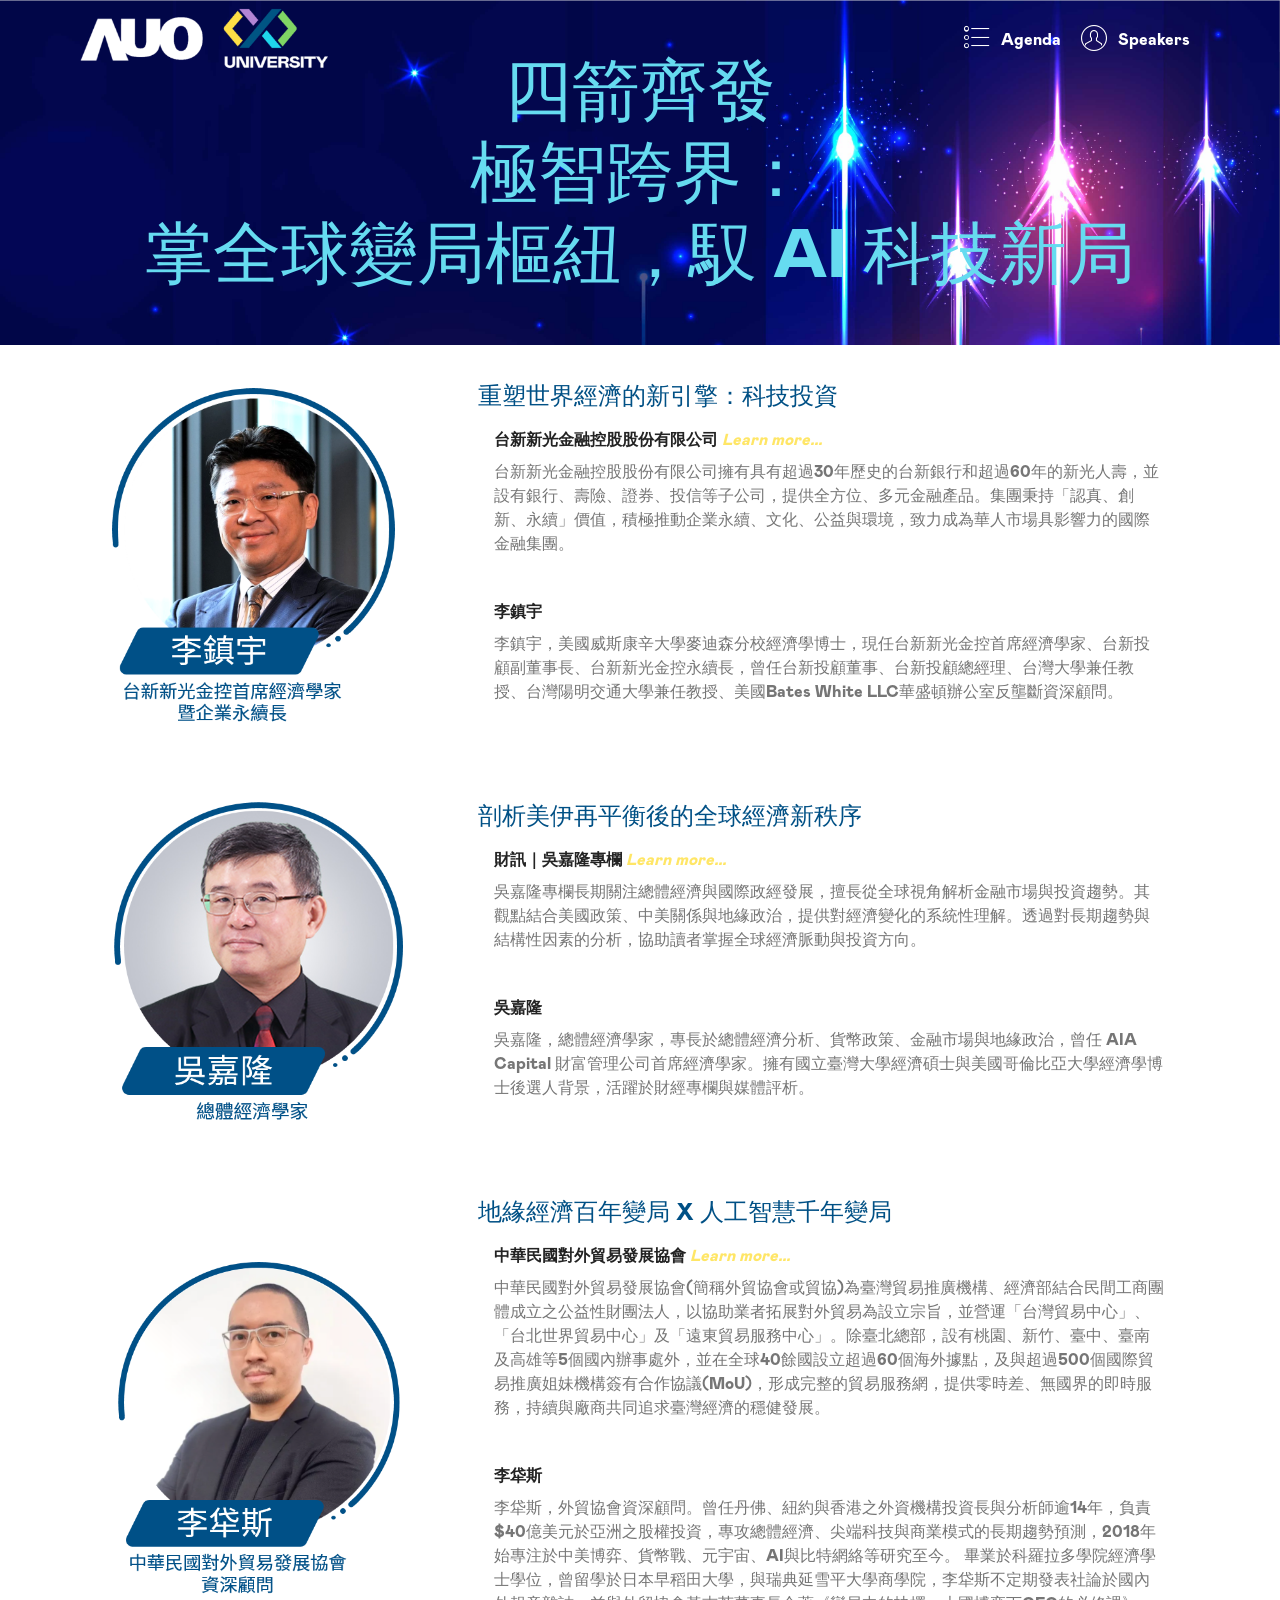
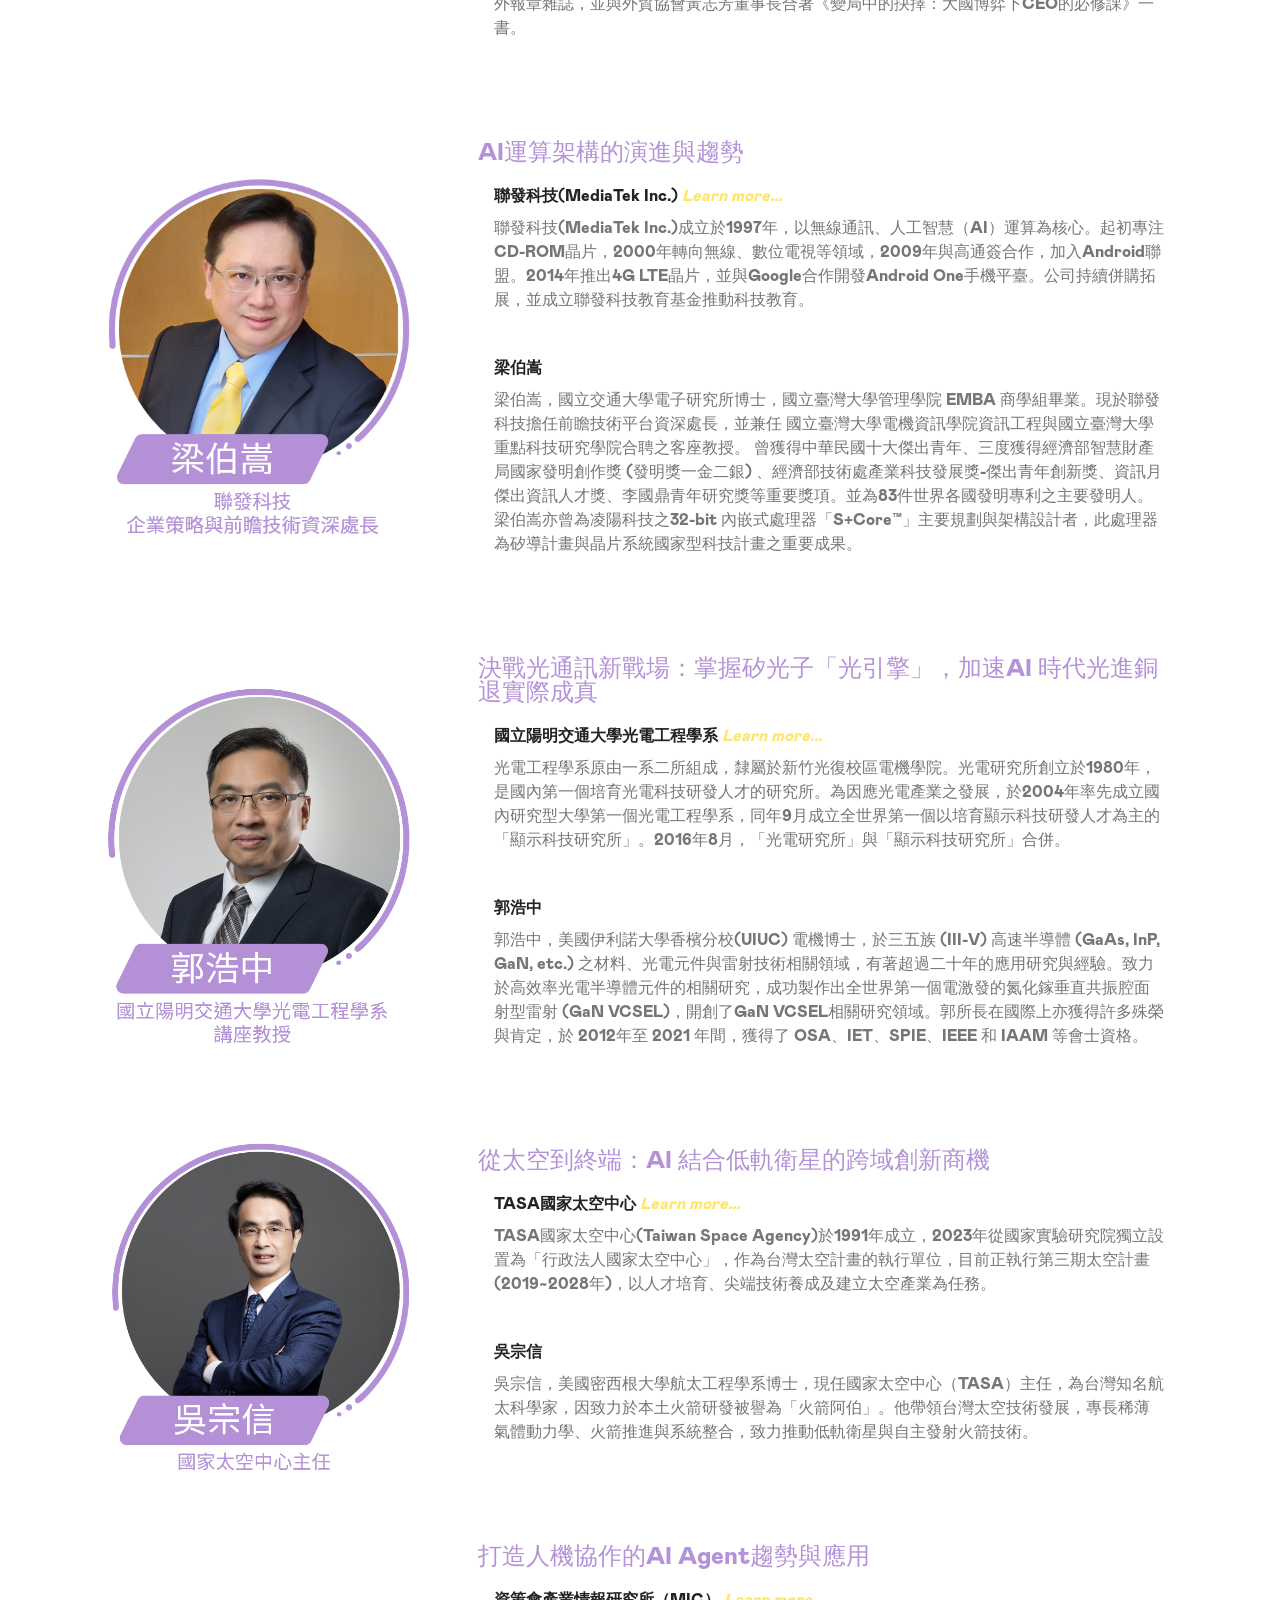
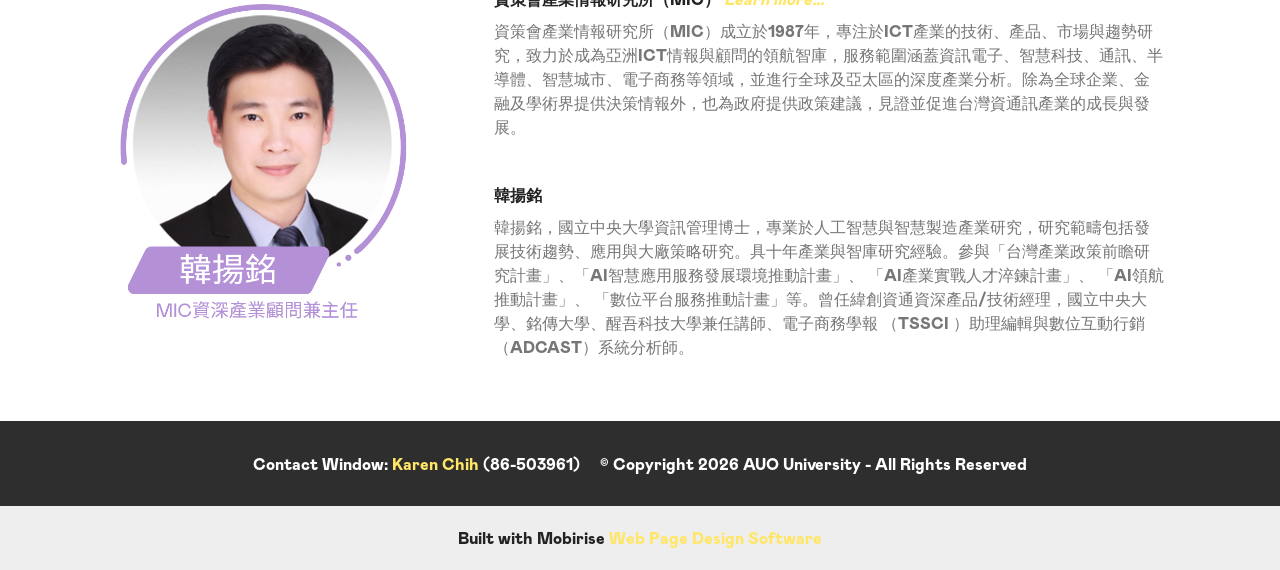
==== commit 29b675c0: "Fix formatting and remove duplicate text in speaker.html" ====
--- a/speaker.html
+++ b/speaker.html
@@ -181,7 +181,7 @@
                             </div>                
 
                             <div class="card-box">
-                                <p class="block-text mbr-fonts-style display-7">吳嘉隆，總體經濟學家，專長於總體經濟分析、貨幣政策、金融市場與地緣政治，曾任 AIA Capital 財富管理公司首席經濟學家。擁有國立臺灣大學經濟碩士與美國哥倫比亞大學經濟學博士後選人背景，活躍於財經專欄與媒體評析。。<br>
+                                <p class="block-text mbr-fonts-style display-7">吳嘉隆，總體經濟學家，專長於總體經濟分析、貨幣政策、金融市場與地緣政治，曾任 AIA Capital 財富管理公司首席經濟學家。擁有國立臺灣大學經濟碩士與美國哥倫比亞大學經濟學博士後選人背景，活躍於財經專欄與媒體評析。<br>
                                 </p>
                             </div>
                         </div>
@@ -338,7 +338,7 @@
                             </div>               
 
                             <div class="card-box">
-                                <p class="block-text mbr-fonts-style display-7">郭浩中，郭浩中，美國伊利諾大學香檳分校(UIUC) 電機博士，於三五族 (III-V) 高速半導體 (GaAs, InP, GaN, etc.) 之材料、光電元件與雷射技術相關領域，有著超過二十年的應用研究與經驗。致力於高效率光電半導體元件的相關研究，成功製作出全世界第一個電激發的氮化鎵垂直共振腔面射型雷射 (GaN VCSEL)，開創了GaN VCSEL相關研究領域。郭所長在國際上亦獲得許多殊榮與肯定，於 2012年至 2021 年間，獲得了 OSA、IET、SPIE、IEEE 和 IAAM 等會士資格。
+                                <p class="block-text mbr-fonts-style display-7">郭浩中，美國伊利諾大學香檳分校(UIUC) 電機博士，於三五族 (III-V) 高速半導體 (GaAs, InP, GaN, etc.) 之材料、光電元件與雷射技術相關領域，有著超過二十年的應用研究與經驗。致力於高效率光電半導體元件的相關研究，成功製作出全世界第一個電激發的氮化鎵垂直共振腔面射型雷射 (GaN VCSEL)，開創了GaN VCSEL相關研究領域。郭所長在國際上亦獲得許多殊榮與肯定，於 2012年至 2021 年間，獲得了 OSA、IET、SPIE、IEEE 和 IAAM 等會士資格。
                                 </p>
                             </div>
                         </div>
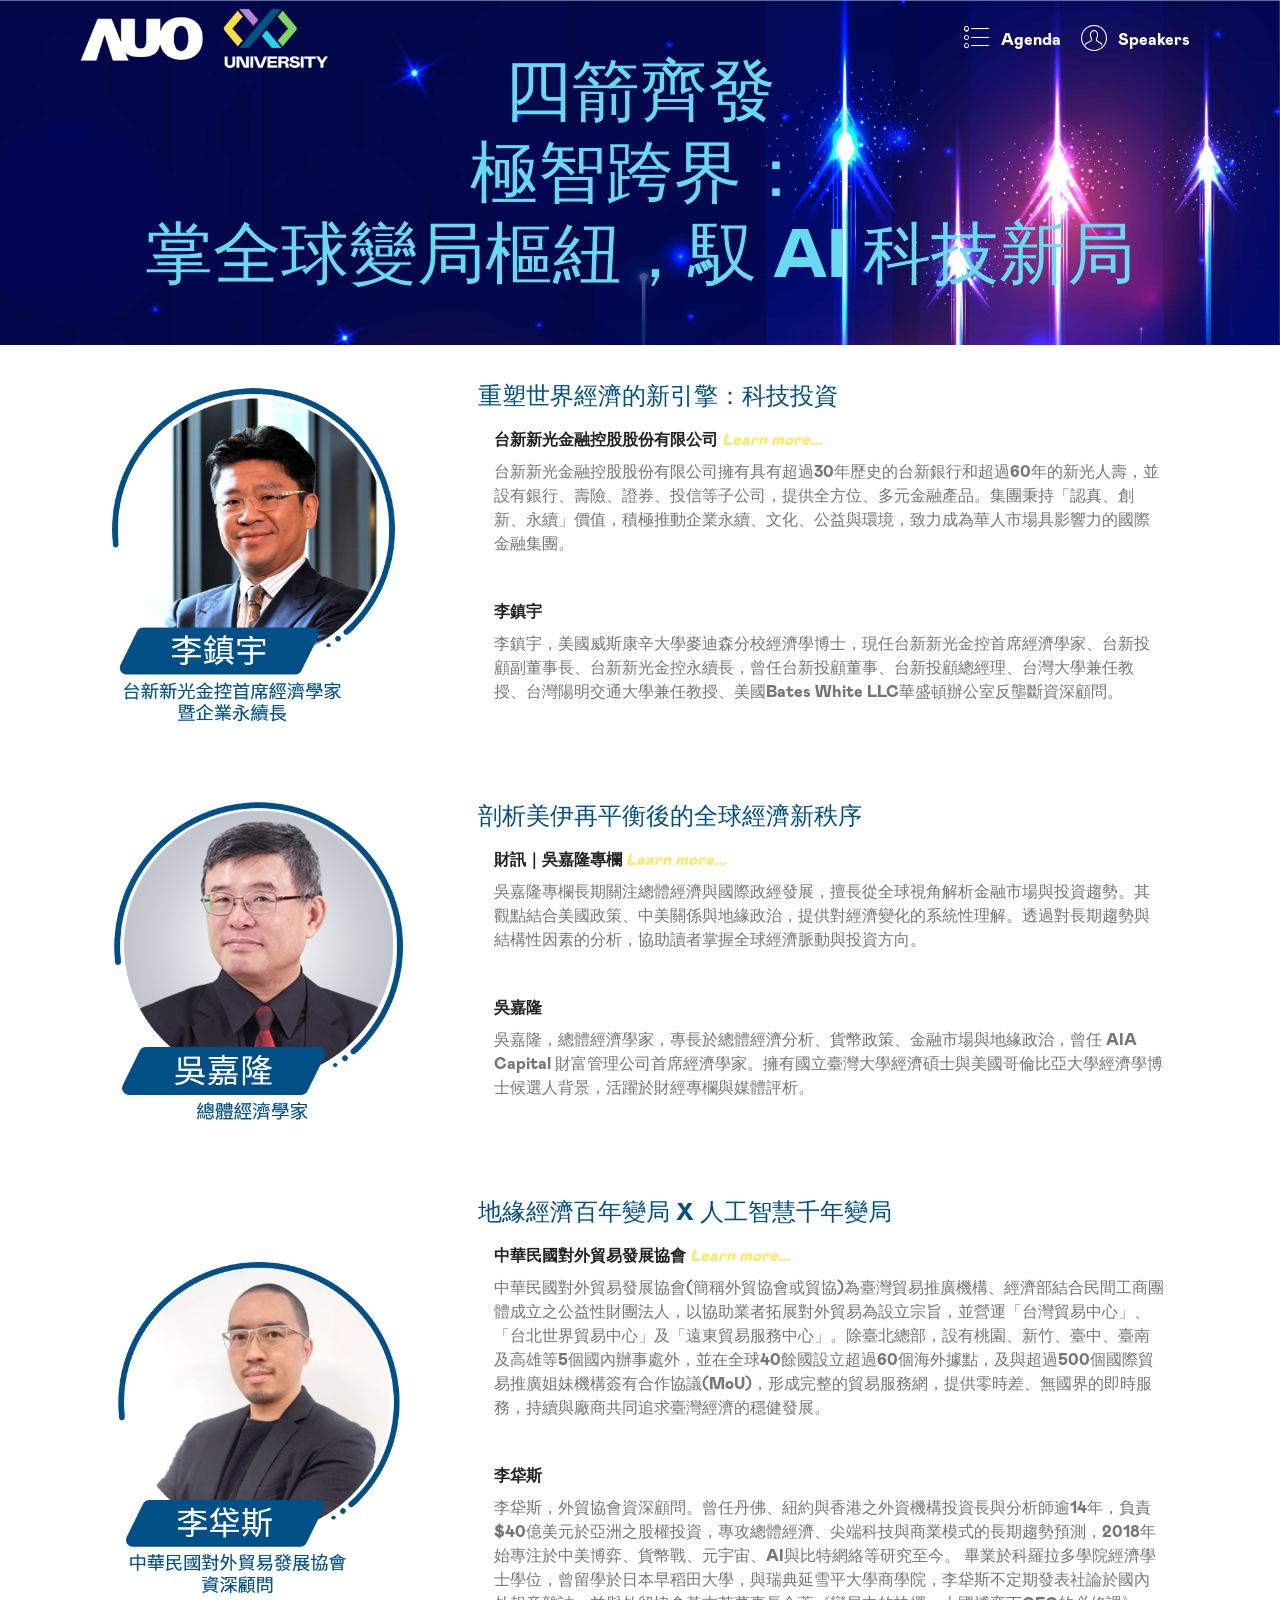
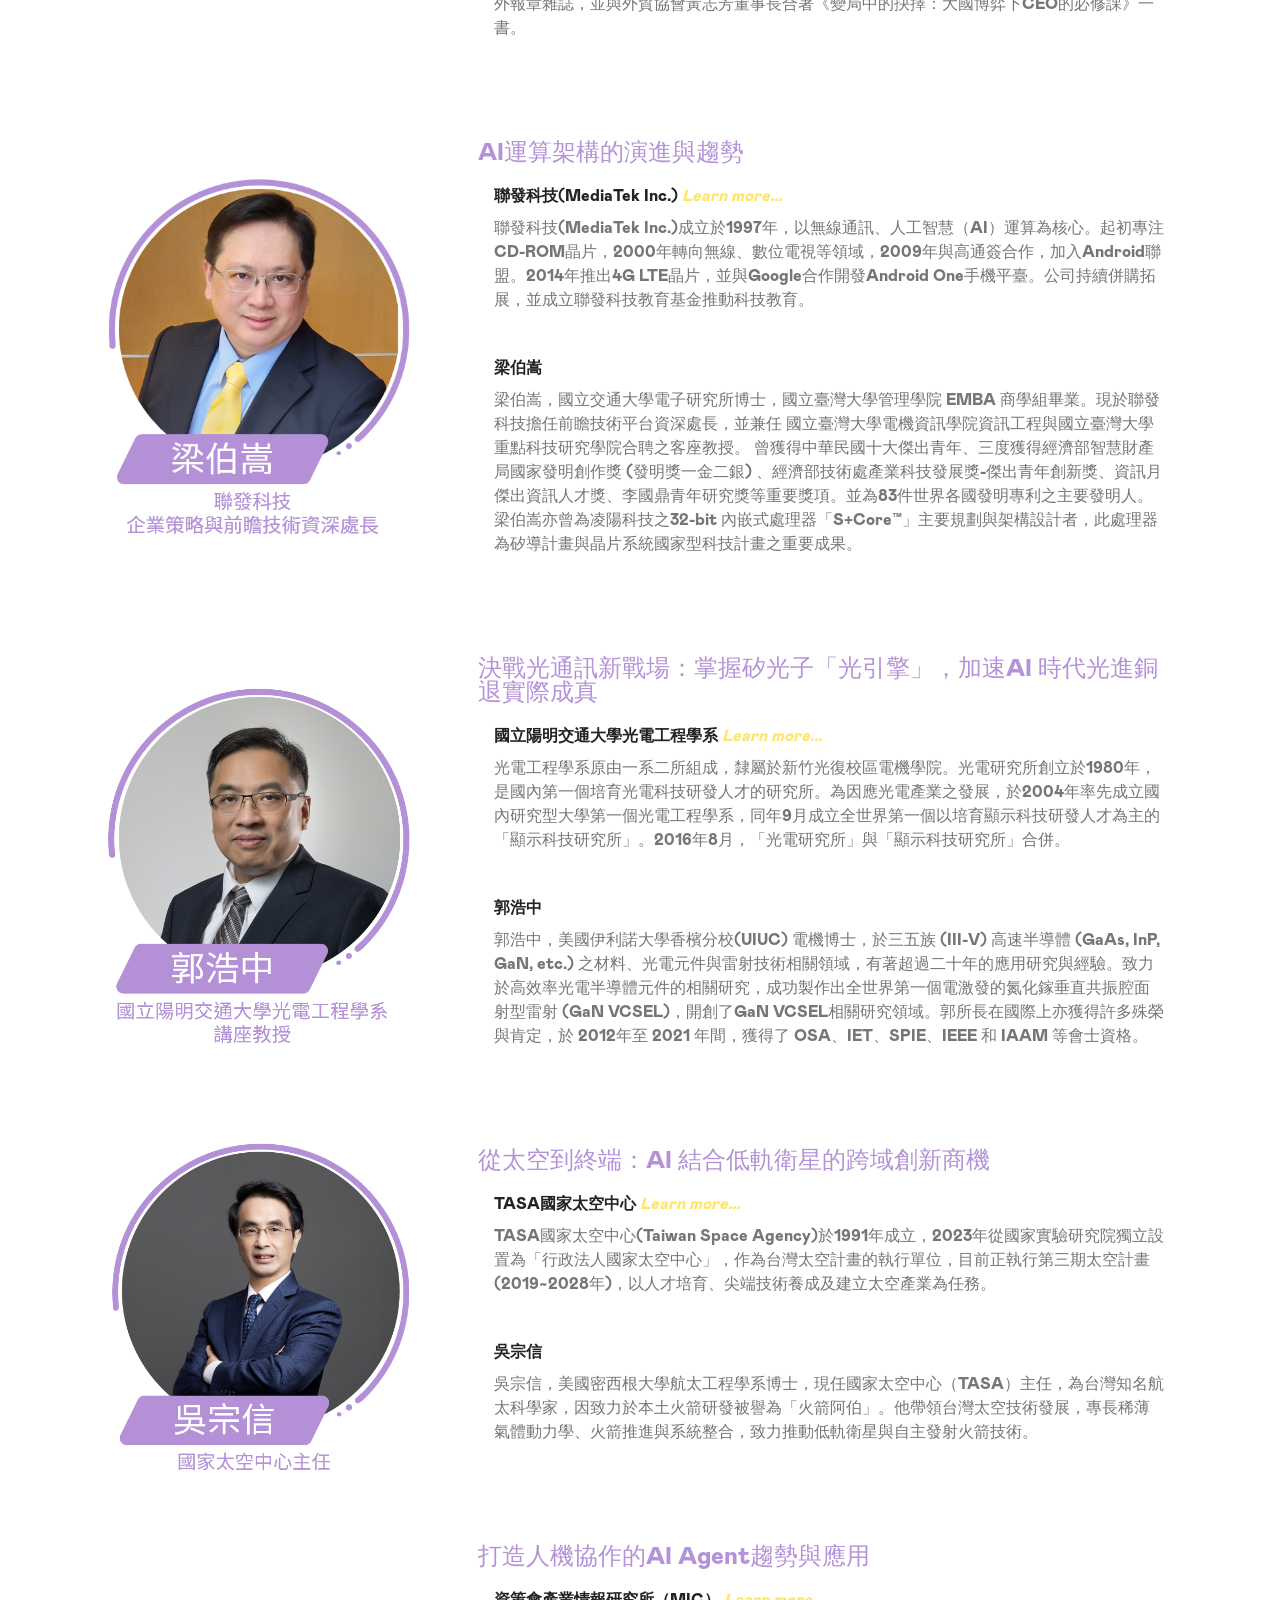
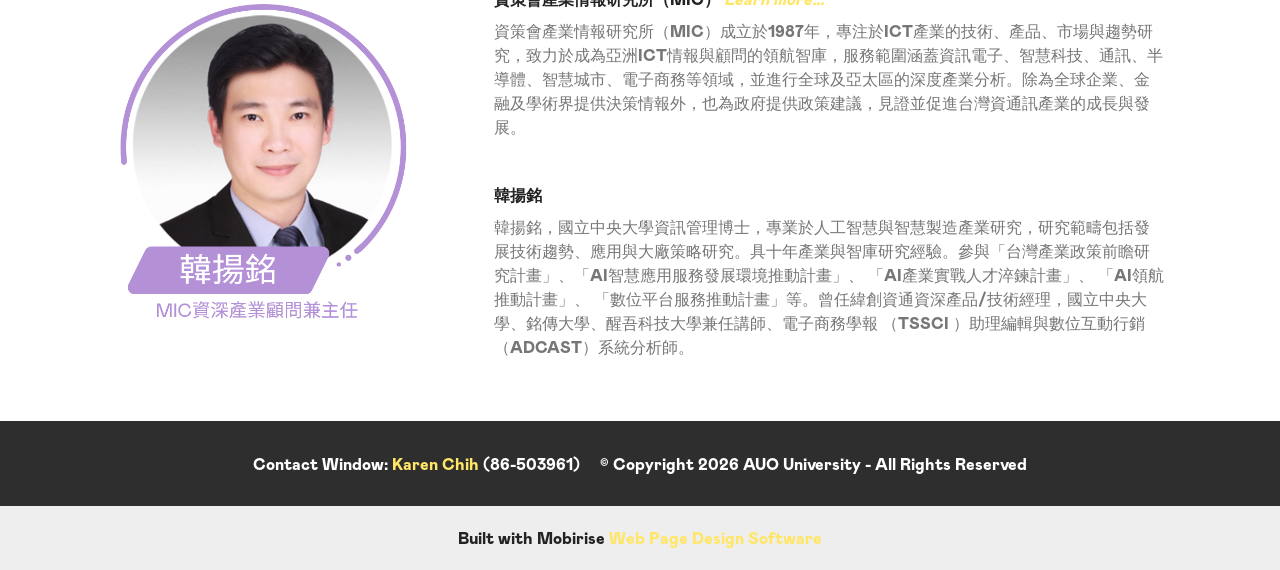
==== commit 2c59416f: "Update speaker.html" ====
--- a/speaker.html
+++ b/speaker.html
@@ -181,7 +181,7 @@
                             </div>                
 
                             <div class="card-box">
-                                <p class="block-text mbr-fonts-style display-7">吳嘉隆，總體經濟學家，專長於總體經濟分析、貨幣政策、金融市場與地緣政治，曾任 AIA Capital 財富管理公司首席經濟學家。擁有國立臺灣大學經濟碩士與美國哥倫比亞大學經濟學博士後選人背景，活躍於財經專欄與媒體評析。<br>
+                                <p class="block-text mbr-fonts-style display-7">吳嘉隆，總體經濟學家，專長於總體經濟分析、貨幣政策、金融市場與地緣政治，曾任 AIA Capital 財富管理公司首席經濟學家。擁有國立臺灣大學經濟碩士與美國哥倫比亞大學經濟學博士候選人背景，活躍於財經專欄與媒體評析。<br>
                                 </p>
                             </div>
                         </div>
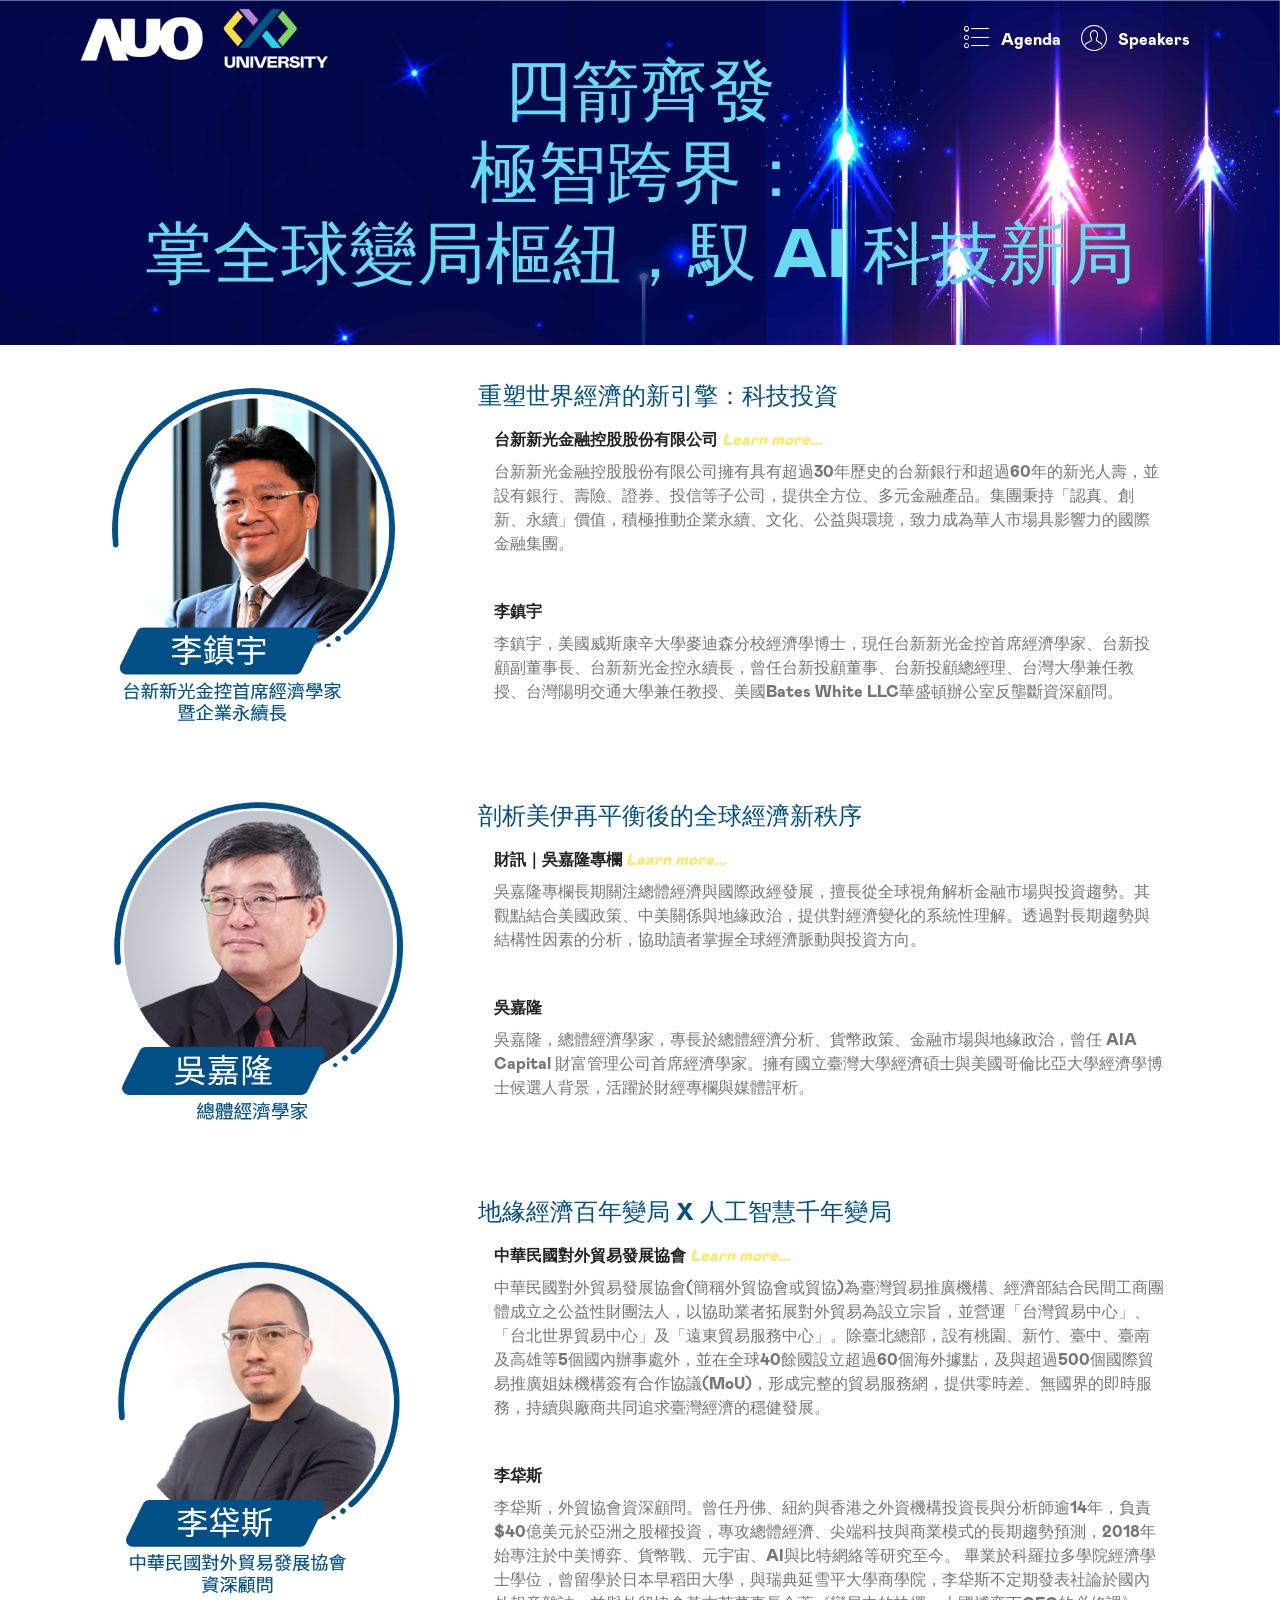
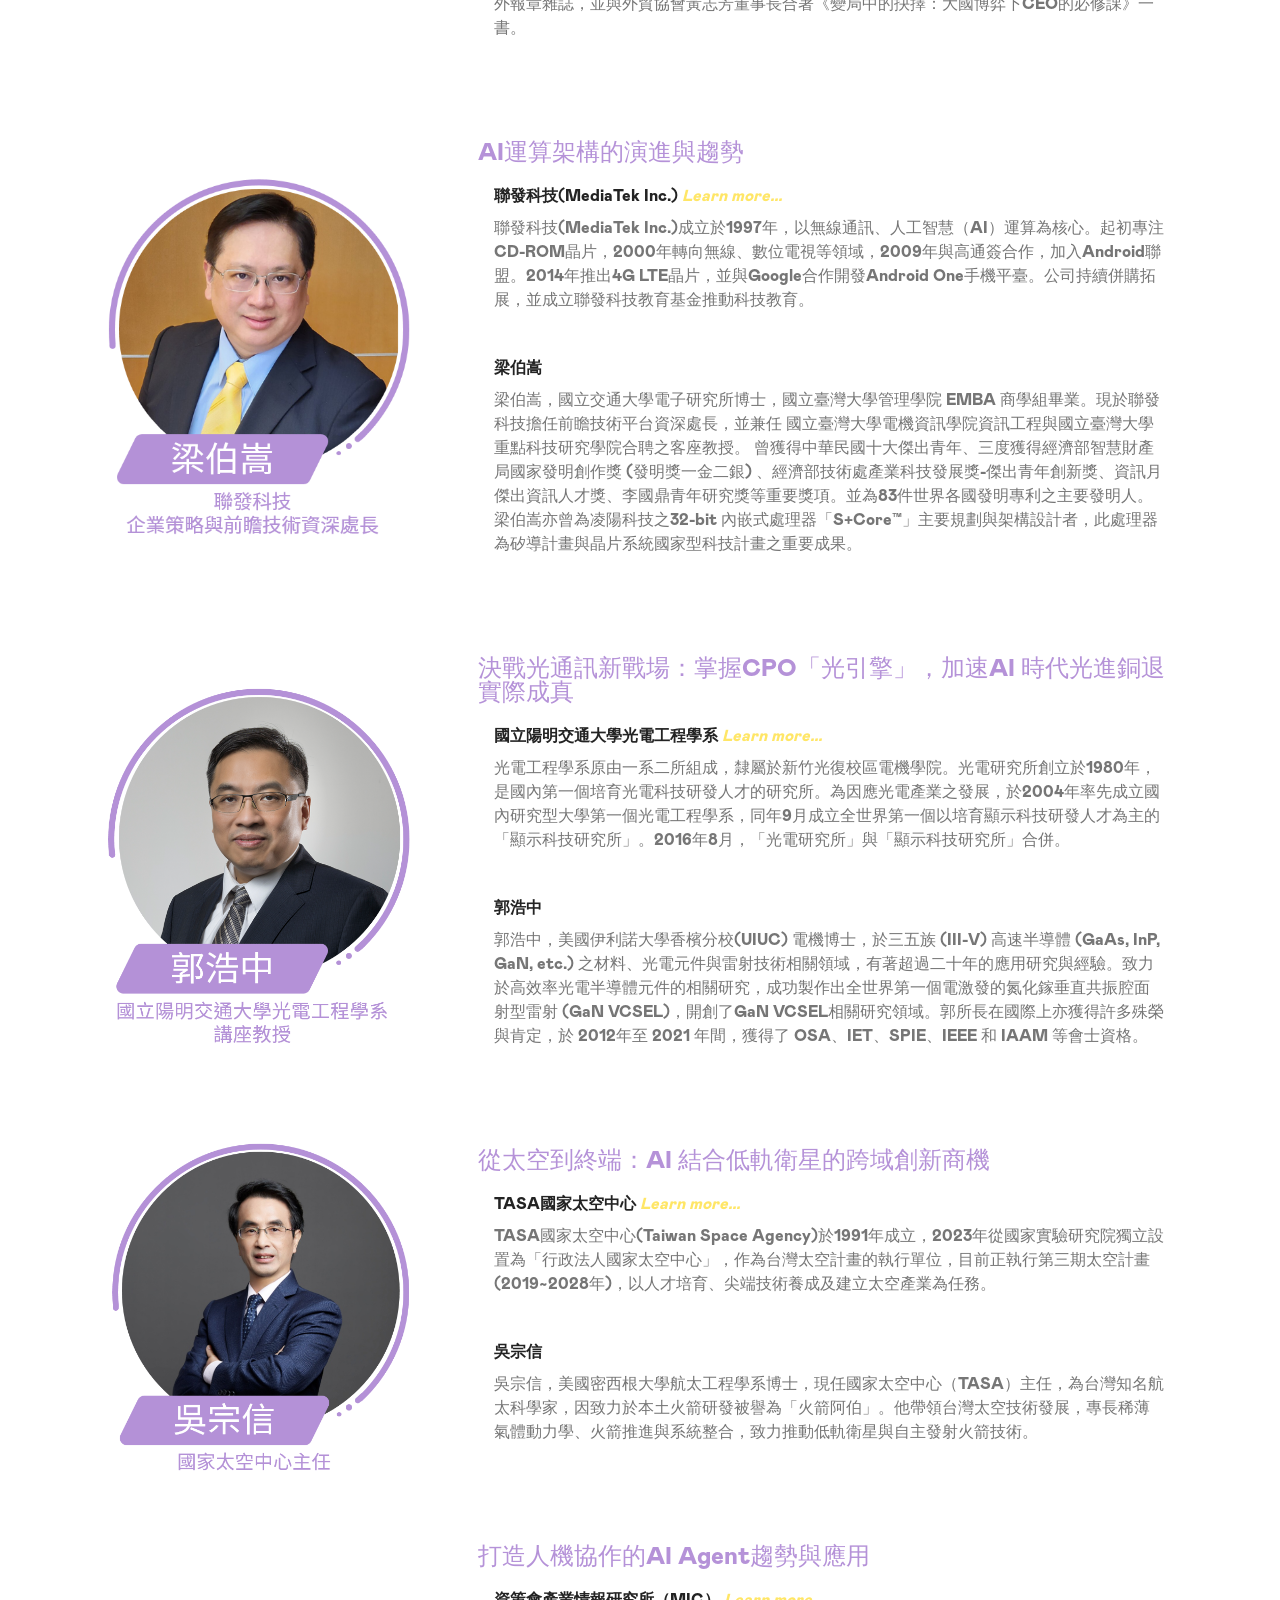
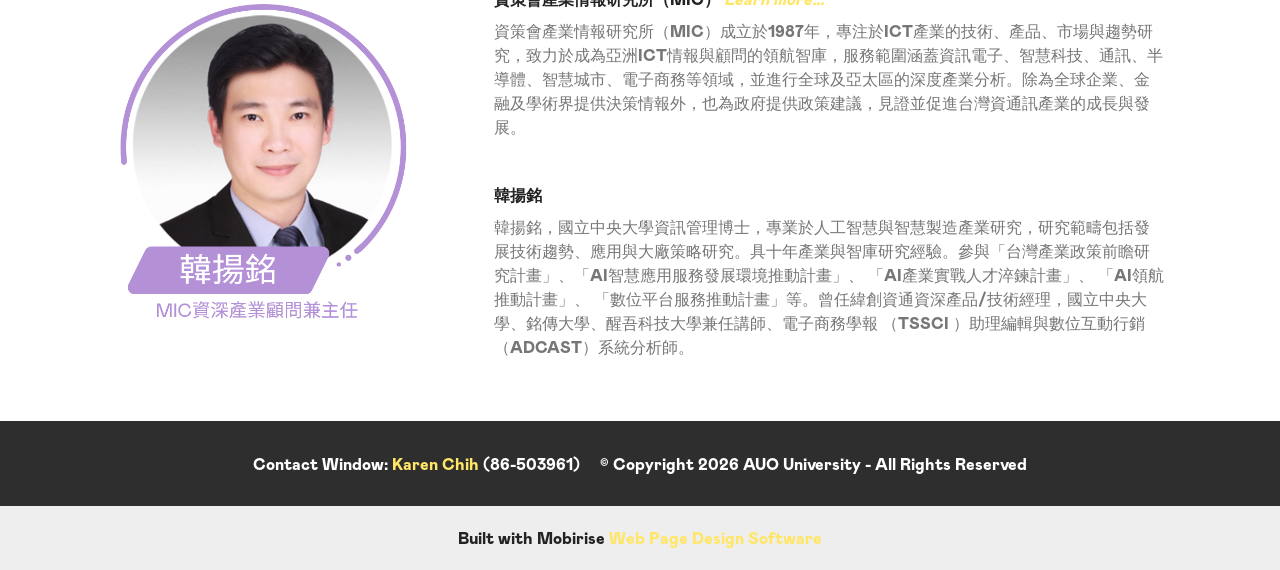
==== commit 863ebdc4: "Update speaker.html" ====
--- a/speaker.html
+++ b/speaker.html
@@ -307,7 +307,7 @@
                     <img src="assets/images/-611x718.png" alt="Mobirise" title="">
                 </div>
                 <div class=" align-left aside-content">
-                    <h2 class="mbr-title pt-2 mbr-fonts-style display-5">決戰光通訊新戰場：掌握矽光子「光引擎」，加速AI 時代光進銅退實際成真<br></h2>
+                    <h2 class="mbr-title pt-2 mbr-fonts-style display-5">決戰光通訊新戰場：掌握CPO「光引擎」，加速AI 時代光進銅退實際成真<br></h2>
                     <div class="mbr-section-text">
                         
                     </div>
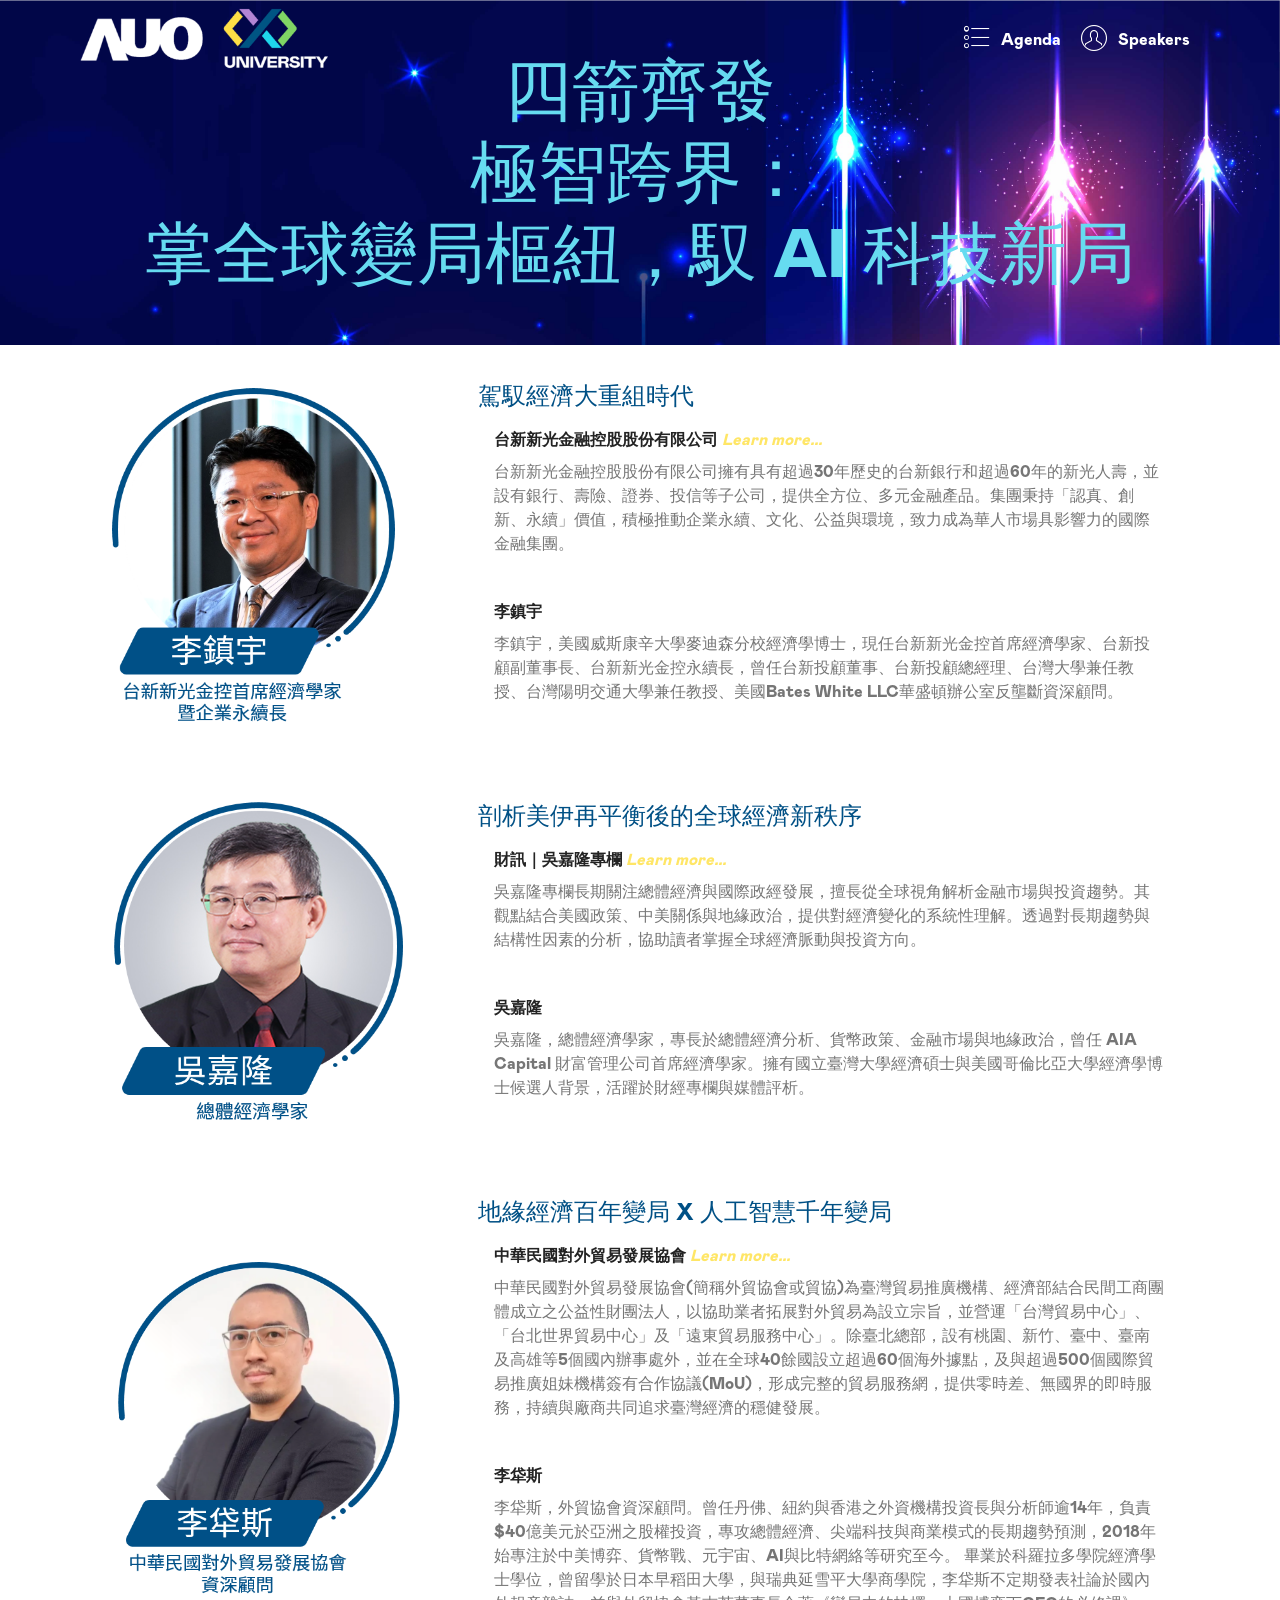
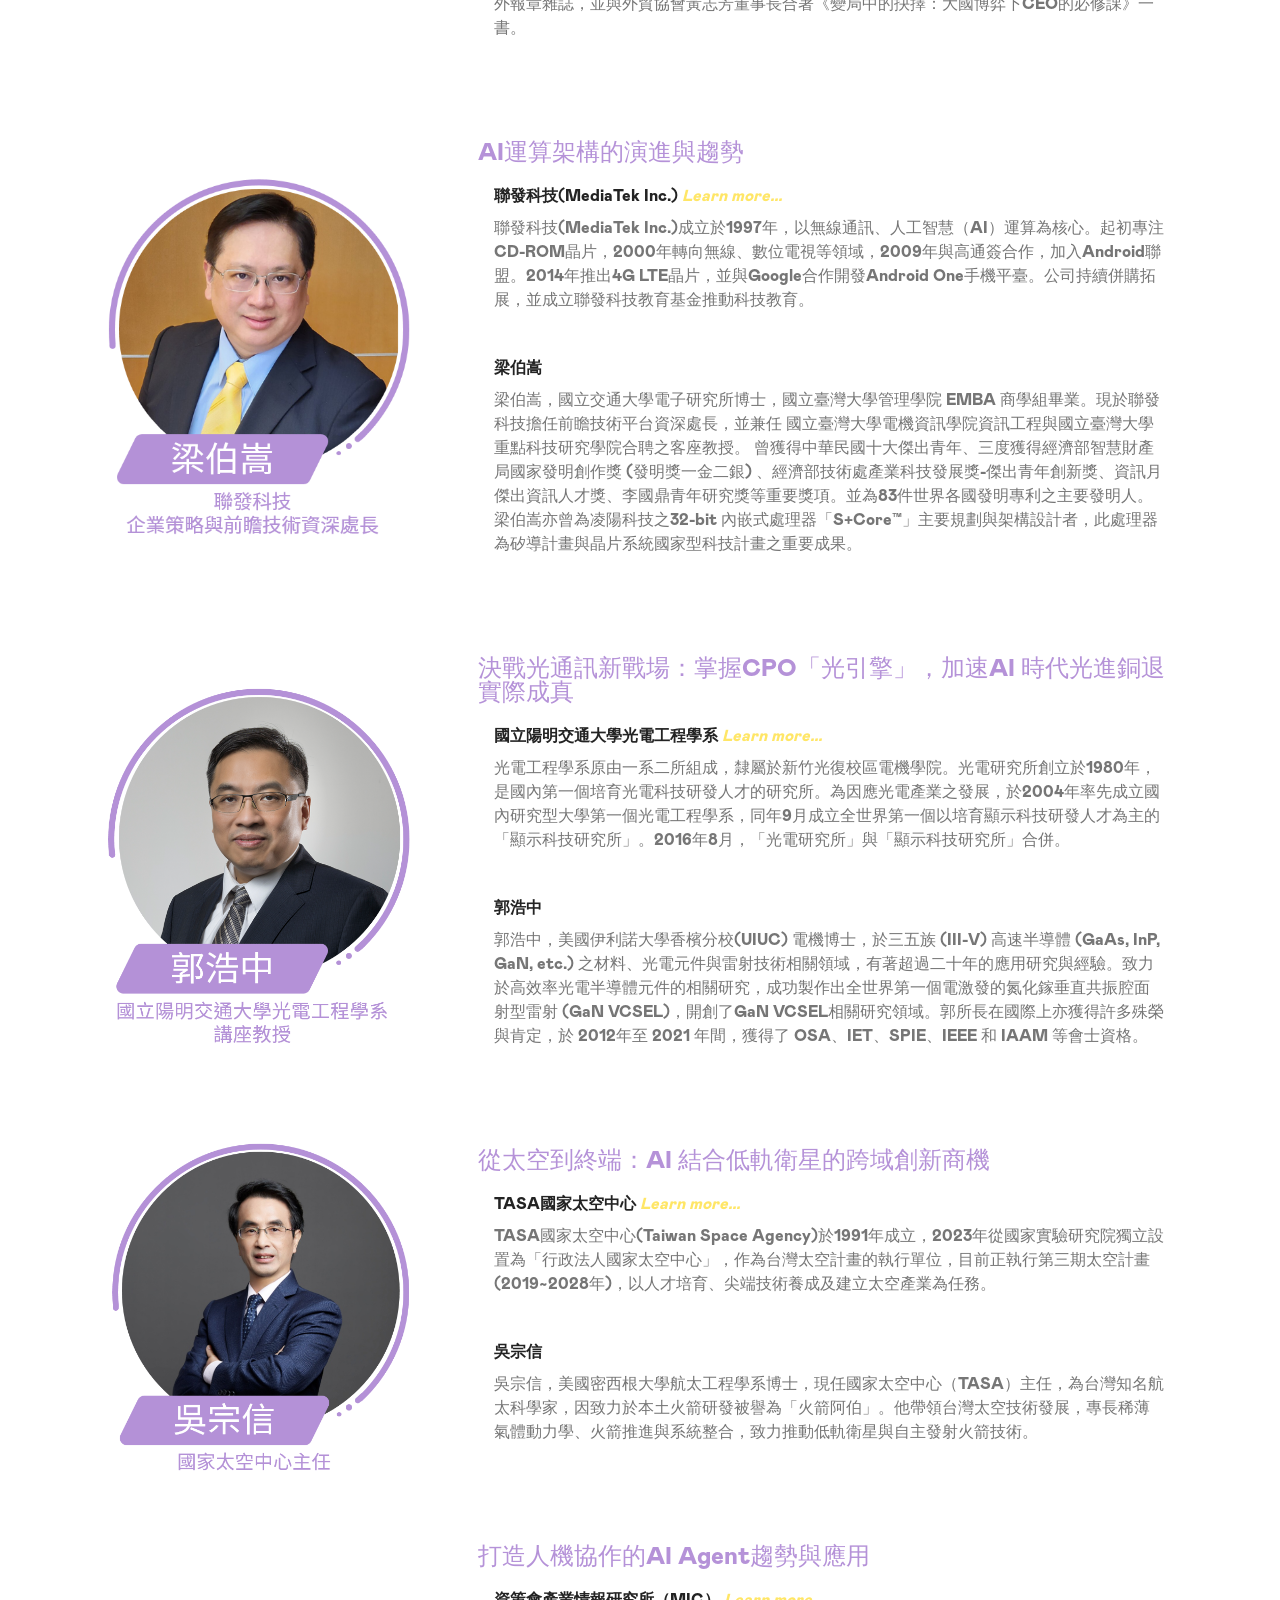
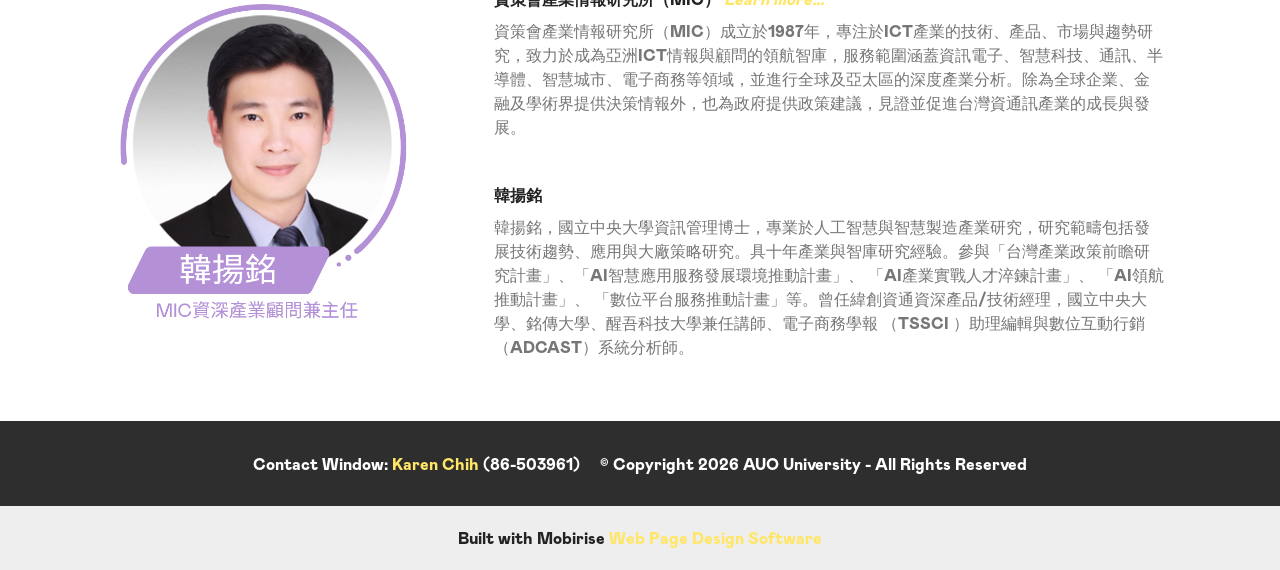
==== commit d2871051: "Update speaker.html" ====
--- a/speaker.html
+++ b/speaker.html
@@ -98,7 +98,7 @@
                     <img src="assets/images/-584x716.png" alt="Mobirise" title="">
                 </div>
                 <div class=" align-left aside-content">
-                    <h2 class="mbr-title pt-2 mbr-fonts-style display-5">重塑世界經濟的新引擎：科技投資<br></h2>
+                    <h2 class="mbr-title pt-2 mbr-fonts-style display-5">駕馭經濟大重組時代<br></h2>
                     <div class="mbr-section-text">
                         
                     </div>
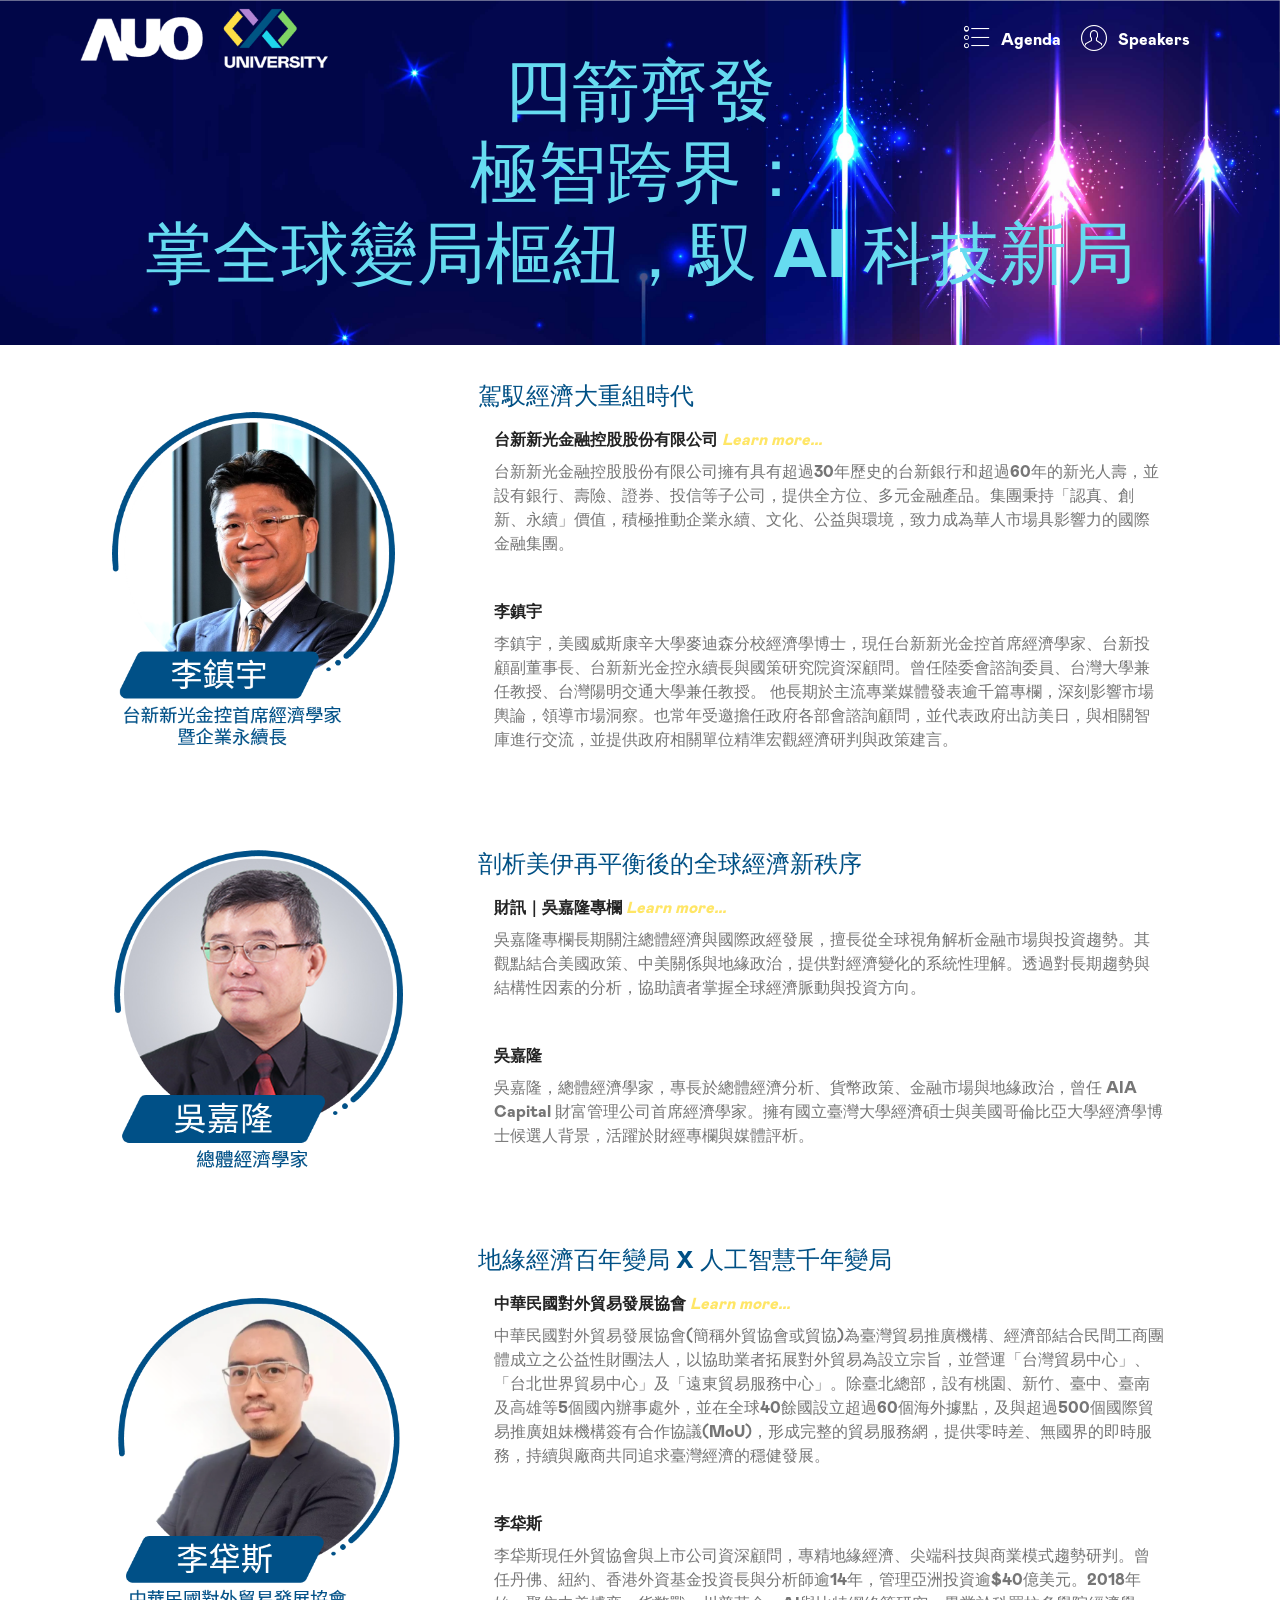
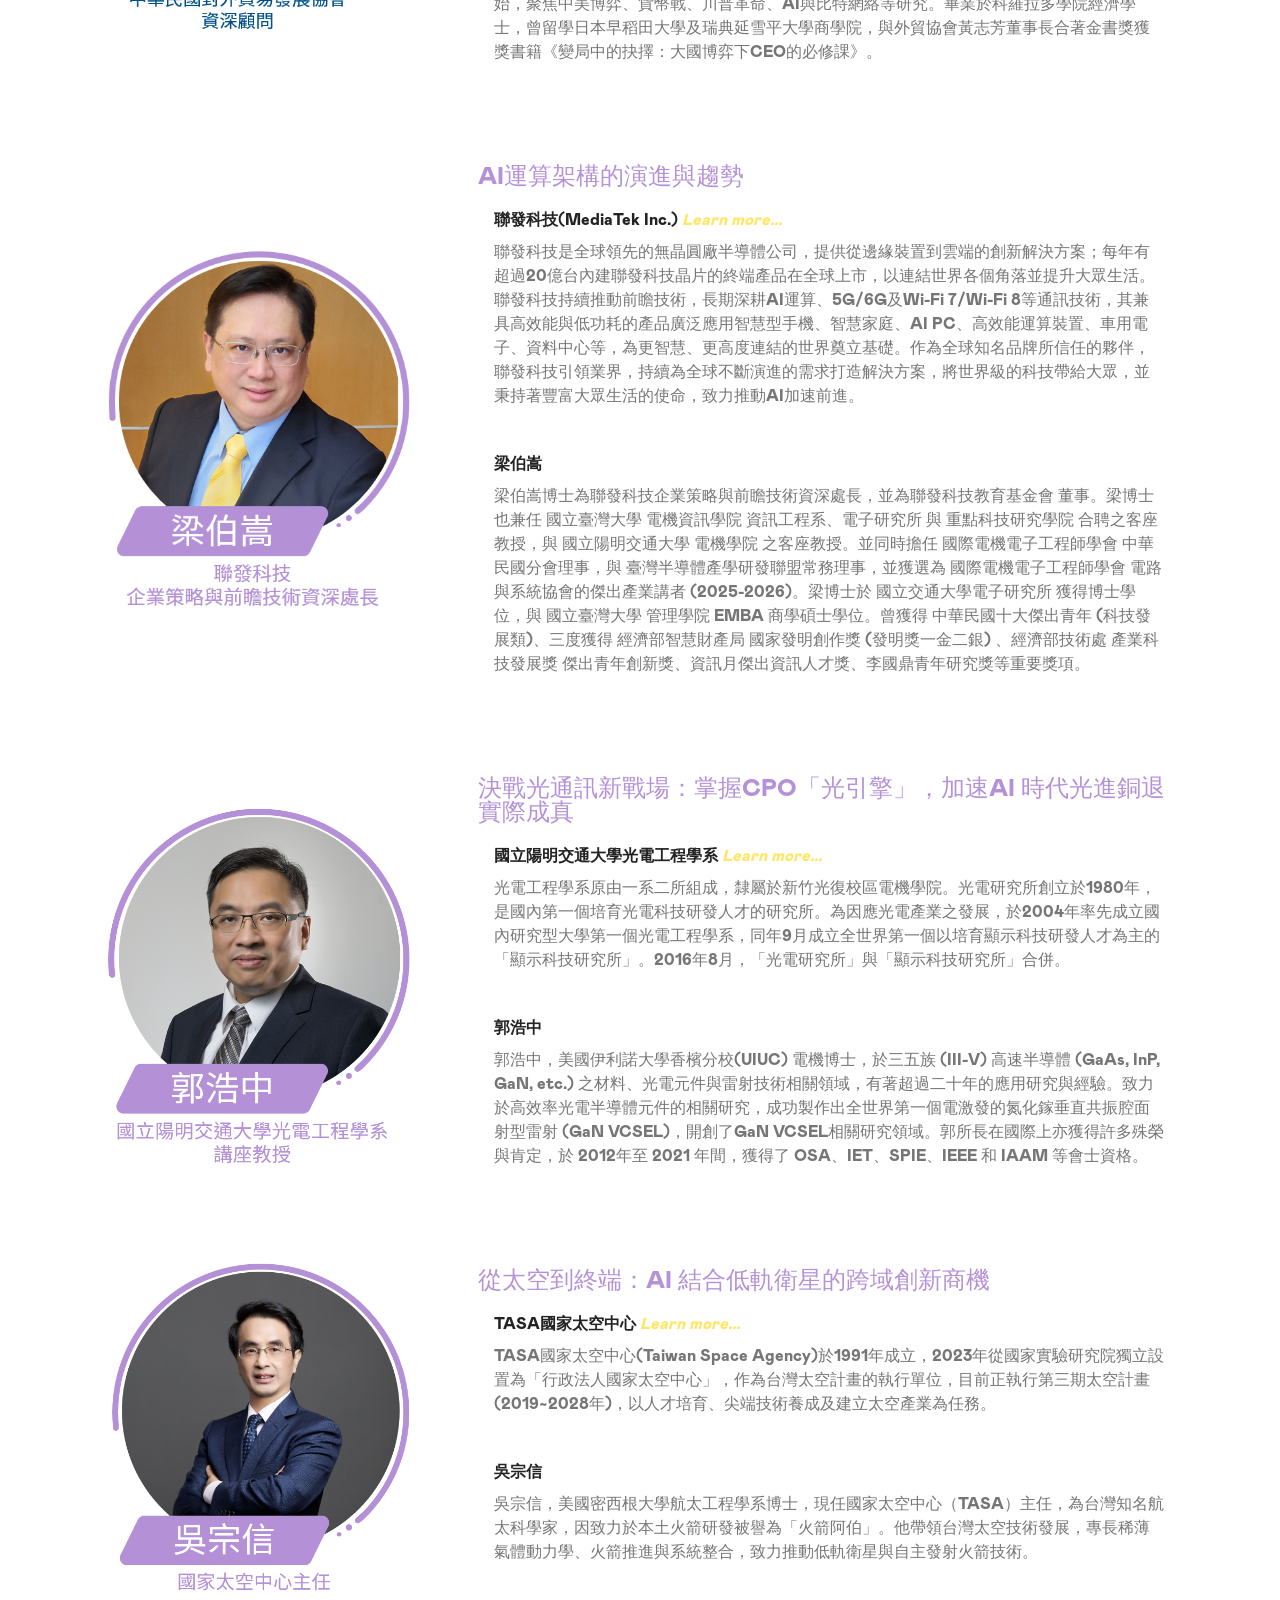
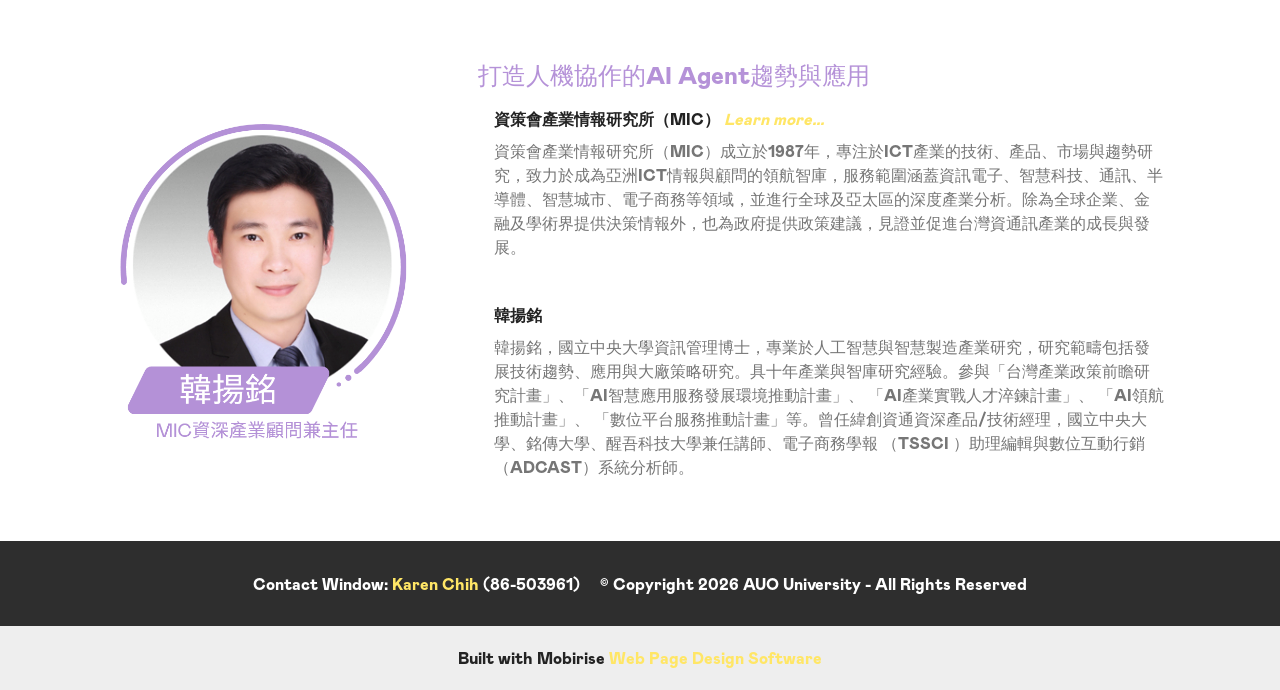
==== commit 3a02c1d5: "Update speaker.html" ====
--- a/speaker.html
+++ b/speaker.html
@@ -128,7 +128,8 @@
                             </div>                
 
                             <div class="card-box">
-                                <p class="block-text mbr-fonts-style display-7">李鎮宇，美國威斯康辛大學麥迪森分校經濟學博士，現任台新新光金控首席經濟學家、台新投顧副董事長、台新新光金控永續長，曾任台新投顧董事、台新投顧總經理、台灣大學兼任教授、台灣陽明交通大學兼任教授、美國Bates White LLC華盛頓辦公室反壟斷資深顧問。
+                                <p class="block-text mbr-fonts-style display-7">李鎮宇，美國威斯康辛大學麥迪森分校經濟學博士，現任台新新光金控首席經濟學家、台新投顧副董事長、台新新光金控永續長與國策研究院資深顧問。曾任陸委會諮詢委員、台灣大學兼任教授、台灣陽明交通大學兼任教授。
+                                  他長期於主流專業媒體發表逾千篇專欄，深刻影響市場輿論，領導市場洞察。也常年受邀擔任政府各部會諮詢顧問，並代表政府出訪美日，與相關智庫進行交流，並提供政府相關單位精準宏觀經濟研判與政策建言。
                                 </p>
                             </div>
                         </div>
@@ -234,7 +235,7 @@
                             </div>                
 
                             <div class="card-box">
-                                <p class="block-text mbr-fonts-style display-7">李牮斯，外貿協會資深顧問。曾任丹佛、紐約與香港之外資機構投資長與分析師逾14年，負責$40億美元於亞洲之股權投資，專攻總體經濟、尖端科技與商業模式的長期趨勢預測，2018年始專注於中美博弈、貨幣戰、元宇宙、AI與比特網絡等研究至今。 畢業於科羅拉多學院經濟學士學位，曾留學於日本早稻田大學，與瑞典延雪平大學商學院，李牮斯不定期發表社論於國內外報章雜誌，並與外貿協會黃志芳董事長合著《變局中的抉擇：大國博弈下CEO的必修課》一書。</p>
+                                <p class="block-text mbr-fonts-style display-7">李牮斯現任外貿協會與上市公司資深顧問，專精地緣經濟、尖端科技與商業模式趨勢研判。曾任丹佛、紐約、香港外資基金投資長與分析師逾14年，管理亞洲投資逾$40億美元。2018年始，聚焦中美博弈、貨幣戰、川普革命、AI與比特網絡等研究。畢業於科羅拉多學院經濟學士，曾留學日本早稻田大學及瑞典延雪平大學商學院，與外貿協會黃志芳董事長合著金書獎獲獎書籍《變局中的抉擇：大國博弈下CEO的必修課》。</p>
                             </div>
                         </div>
                     </div>
@@ -272,7 +273,7 @@
                             </div>                
 
                             <div class="card-box">
-                                <p class="block-text mbr-fonts-style display-7">聯發科技(MediaTek Inc.)成立於1997年，以無線通訊、人工智慧（AI）運算為核心。起初專注CD-ROM晶片，2000年轉向無線、數位電視等領域，2009年與高通簽合作，加入Android聯盟。2014年推出4G LTE晶片，並與Google合作開發Android One手機平臺。公司持續併購拓展，並成立聯發科技教育基金推動科技教育。</p>
+                                <p class="block-text mbr-fonts-style display-7">聯發科技是全球領先的無晶圓廠半導體公司，提供從邊緣裝置到雲端的創新解決方案；每年有超過20億台內建聯發科技晶片的終端產品在全球上市，以連結世界各個角落並提升大眾生活。聯發科技持續推動前瞻技術，長期深耕AI運算、5G/6G及Wi-Fi 7/Wi-Fi 8等通訊技術，其兼具高效能與低功耗的產品廣泛應用智慧型手機、智慧家庭、AI PC、高效能運算裝置、車用電子、資料中心等，為更智慧、更高度連結的世界奠立基礎。作為全球知名品牌所信任的夥伴，聯發科技引領業界，持續為全球不斷演進的需求打造解決方案，將世界級的科技帶給大眾，並秉持著豐富大眾生活的使命，致力推動AI加速前進。</p>
                             </div>
                         </div>
 
@@ -286,9 +287,7 @@
                             </div>                
 
                             <div class="card-box">
-                                <p class="block-text mbr-fonts-style display-7">梁伯嵩，國立交通大學電子研究所博士，國立臺灣大學管理學院 EMBA 商學組畢業。現於聯發科技擔任前瞻技術平台資深處長，並兼任 國立臺灣大學電機資訊學院資訊工程與國立臺灣大學重點科技研究學院合聘之客座教授。
-曾獲得中華民國十大傑出青年、三度獲得經濟部智慧財產局國家發明創作獎 (發明獎一金二銀) 、經濟部技術處產業科技發展獎-傑出青年創新獎、資訊月傑出資訊人才獎、李國鼎青年研究獎等重要獎項。並為83件世界各國發明專利之主要發明人。
-梁伯嵩亦曾為凌陽科技之32-bit 內嵌式處理器「S+Core™」主要規劃與架構設計者，此處理器為矽導計畫與晶片系統國家型科技計畫之重要成果。
+                                <p class="block-text mbr-fonts-style display-7">梁伯嵩博士為聯發科技企業策略與前瞻技術資深處長，並為聯發科技教育基金會 董事。梁博士也兼任 國立臺灣大學 電機資訊學院 資訊工程系、電子研究所 與 重點科技研究學院 合聘之客座教授，與 國立陽明交通大學 電機學院 之客座教授。並同時擔任 國際電機電子工程師學會 中華民國分會理事，與 臺灣半導體產學研發聯盟常務理事，並獲選為 國際電機電子工程師學會 電路與系統協會的傑出產業講者 (2025-2026)。梁博士於 國立交通大學電子研究所 獲得博士學位，與 國立臺灣大學 管理學院 EMBA 商學碩士學位。曾獲得 中華民國十大傑出青年 (科技發展類)、三度獲得 經濟部智慧財產局 國家發明創作獎 (發明獎一金二銀) 、經濟部技術處 產業科技發展獎 傑出青年創新獎、資訊月傑出資訊人才獎、李國鼎青年研究獎等重要獎項。
                                 </p>
                             </div>
                         </div>
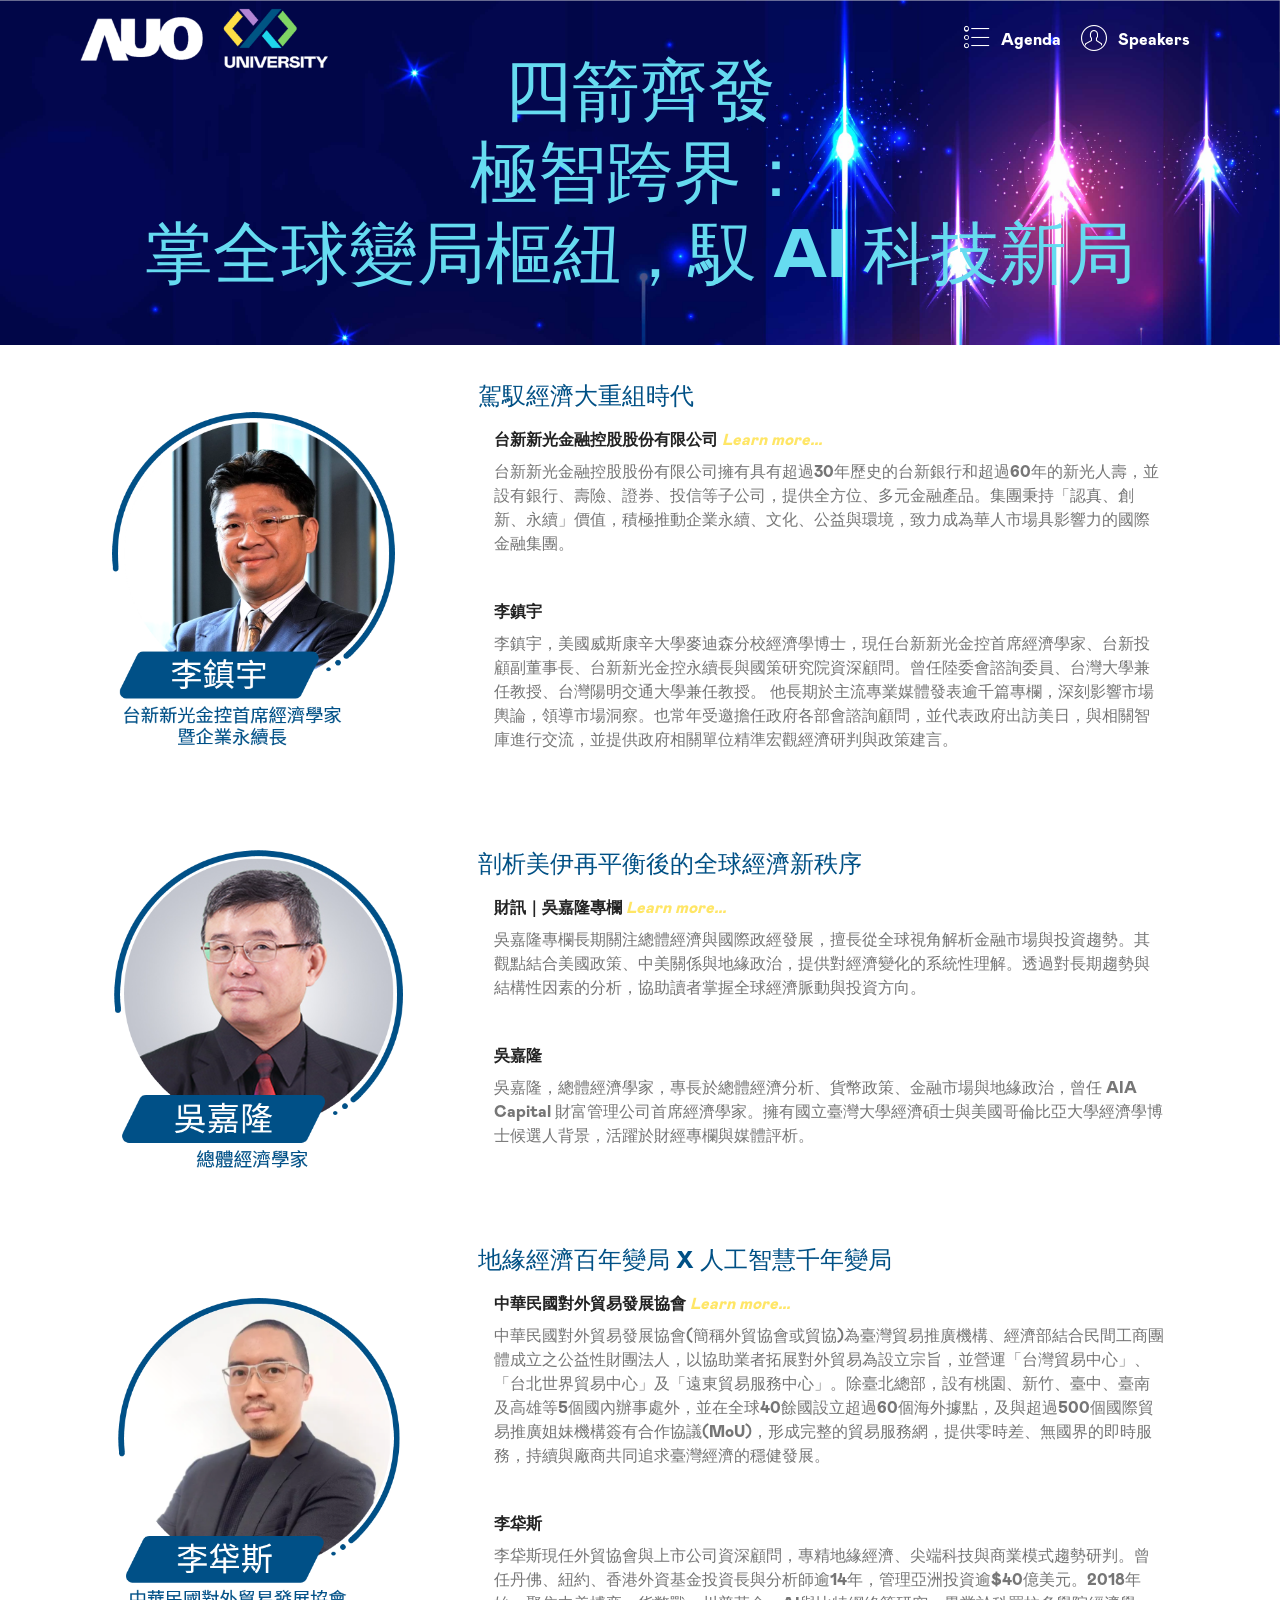
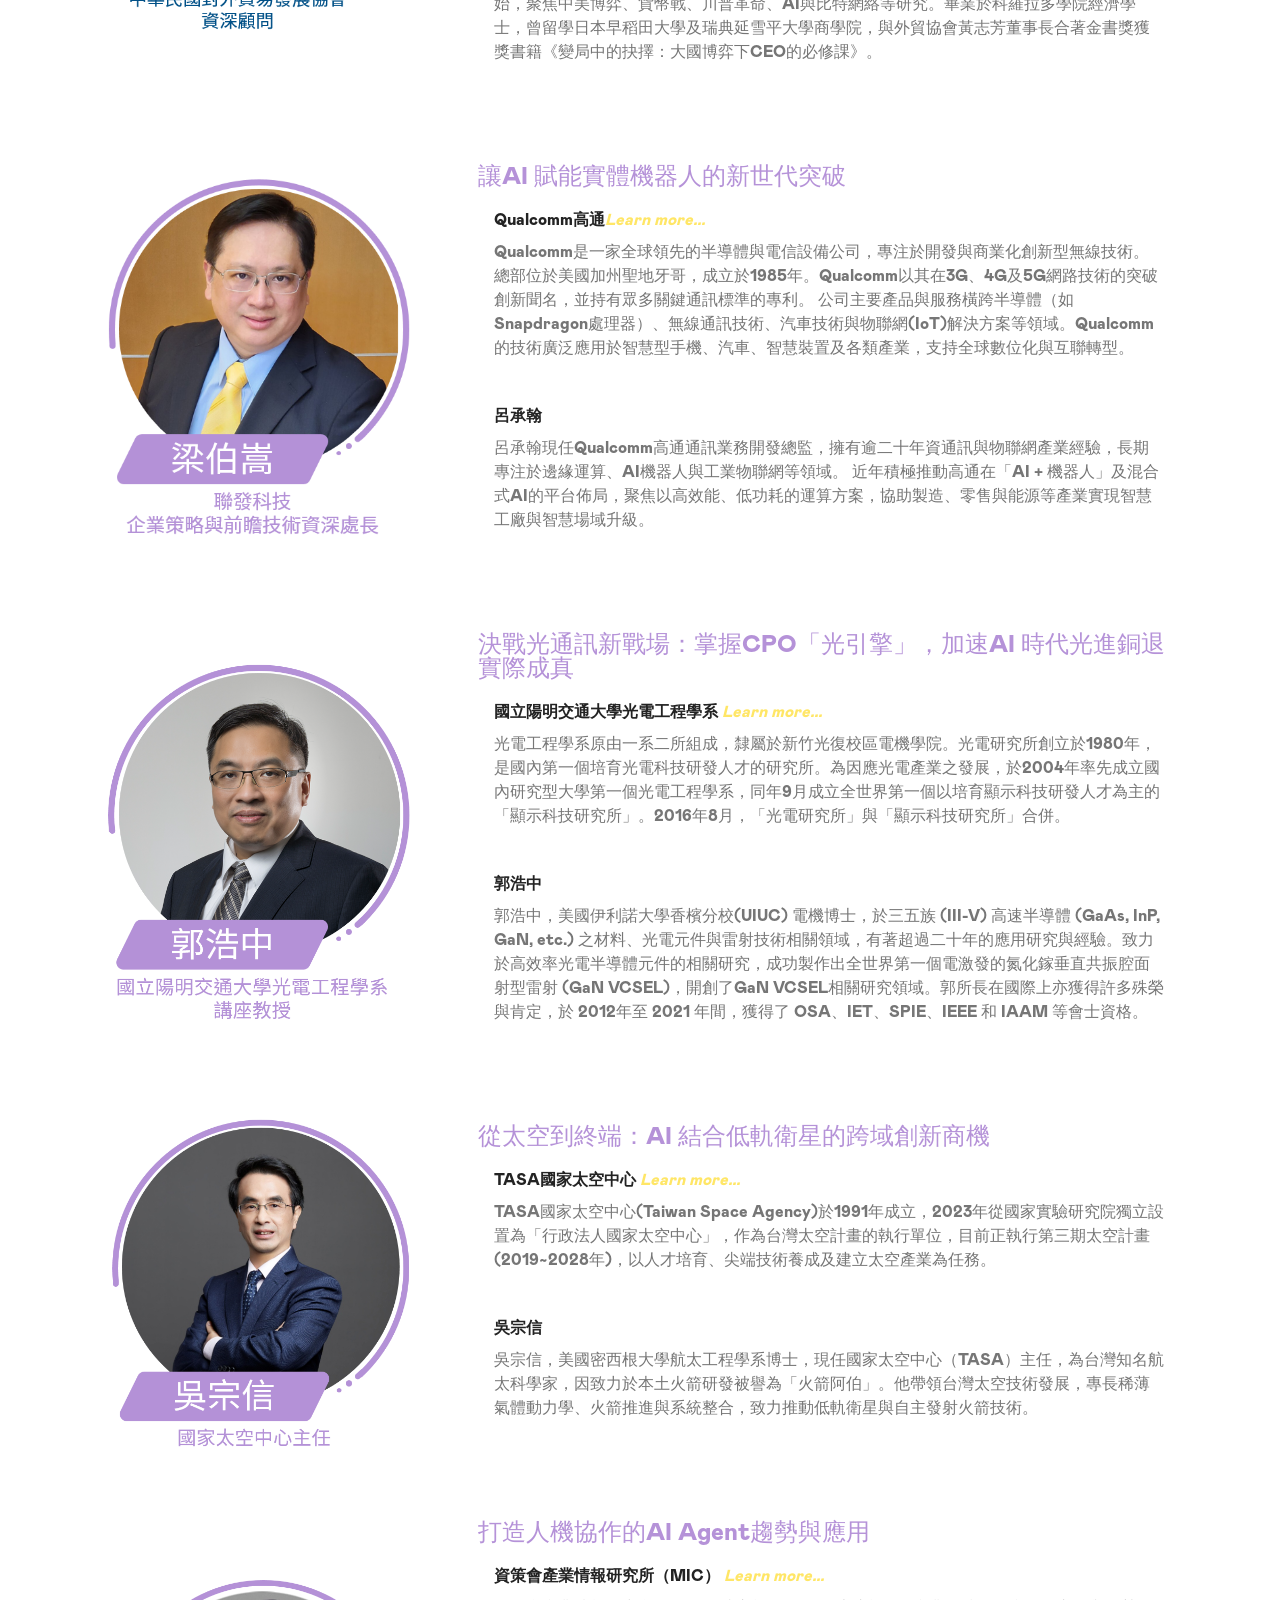
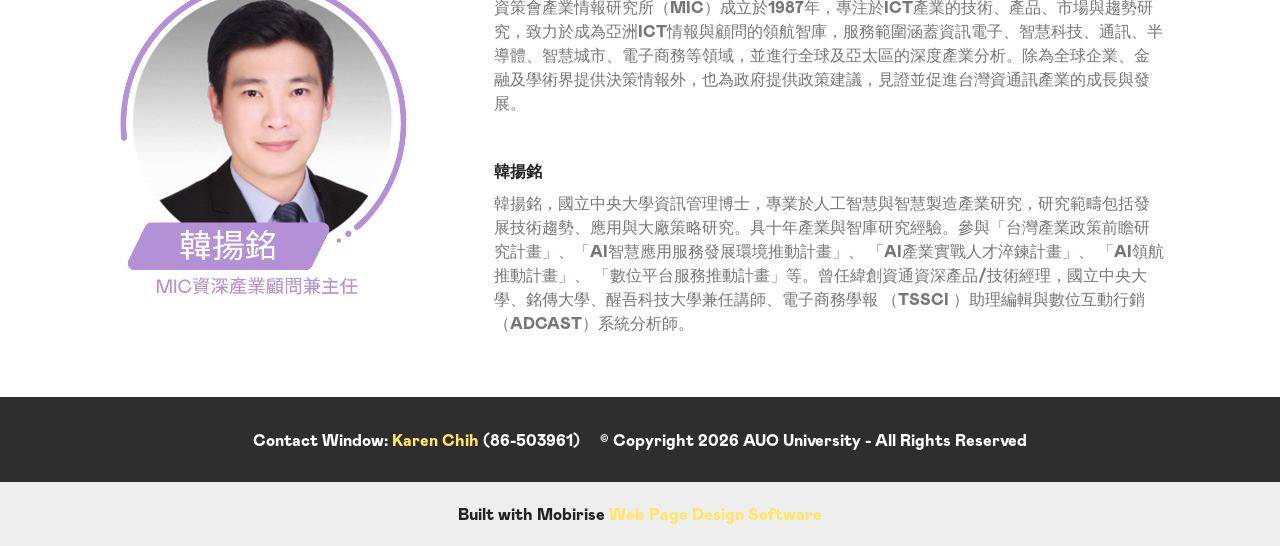
==== commit 7f63ee65: "Update speaker.html" ====
--- a/speaker.html
+++ b/speaker.html
@@ -258,36 +258,37 @@
                     <img src="assets/images/-610x717.png" alt="Mobirise" title="">
                 </div>
                 <div class=" align-left aside-content">
-                    <h2 class="mbr-title pt-2 mbr-fonts-style display-5">AI運算架構的演進與趨勢<br></h2>
-                    <div class="mbr-section-text">
-                        
-                    </div>
-
-                    <div class="block-content">
-                        <div class="card p-3 pr-3">
-                            <div class="media">
-                                     
-                                <div class="media-body">
-                                    <h4 class="card-title mbr-fonts-style display-7"><strong>聯發科技(MediaTek Inc.)  <a href="https://www.mediatek.com/zh-tw/" target="_blank" class="text-primary"><em>Learn more...</em></a></strong></h4>
-                                </div>
-                            </div>                
-
-                            <div class="card-box">
-                                <p class="block-text mbr-fonts-style display-7">聯發科技是全球領先的無晶圓廠半導體公司，提供從邊緣裝置到雲端的創新解決方案；每年有超過20億台內建聯發科技晶片的終端產品在全球上市，以連結世界各個角落並提升大眾生活。聯發科技持續推動前瞻技術，長期深耕AI運算、5G/6G及Wi-Fi 7/Wi-Fi 8等通訊技術，其兼具高效能與低功耗的產品廣泛應用智慧型手機、智慧家庭、AI PC、高效能運算裝置、車用電子、資料中心等，為更智慧、更高度連結的世界奠立基礎。作為全球知名品牌所信任的夥伴，聯發科技引領業界，持續為全球不斷演進的需求打造解決方案，將世界級的科技帶給大眾，並秉持著豐富大眾生活的使命，致力推動AI加速前進。</p>
-                            </div>
-                        </div>
-
-                        <div class="card p-3 pr-3">
-                            <div class="media">
-                                     
-                                <div class="media-body">
-                                    <h4 class="card-title mbr-fonts-style display-7"><strong>
-                                        梁伯嵩</strong></h4>
-                                </div>
-                            </div>                
-
-                            <div class="card-box">
-                                <p class="block-text mbr-fonts-style display-7">梁伯嵩博士為聯發科技企業策略與前瞻技術資深處長，並為聯發科技教育基金會 董事。梁博士也兼任 國立臺灣大學 電機資訊學院 資訊工程系、電子研究所 與 重點科技研究學院 合聘之客座教授，與 國立陽明交通大學 電機學院 之客座教授。並同時擔任 國際電機電子工程師學會 中華民國分會理事，與 臺灣半導體產學研發聯盟常務理事，並獲選為 國際電機電子工程師學會 電路與系統協會的傑出產業講者 (2025-2026)。梁博士於 國立交通大學電子研究所 獲得博士學位，與 國立臺灣大學 管理學院 EMBA 商學碩士學位。曾獲得 中華民國十大傑出青年 (科技發展類)、三度獲得 經濟部智慧財產局 國家發明創作獎 (發明獎一金二銀) 、經濟部技術處 產業科技發展獎 傑出青年創新獎、資訊月傑出資訊人才獎、李國鼎青年研究獎等重要獎項。
+                    <h2 class="mbr-title pt-2 mbr-fonts-style display-5">讓AI 賦能實體機器人的新世代突破<br></h2>
+                    <div class="mbr-section-text">
+                        
+                    </div>
+
+                    <div class="block-content">
+                        <div class="card p-3 pr-3">
+                            <div class="media">
+                                     
+                                <div class="media-body">
+                                    <h4 class="card-title mbr-fonts-style display-7"><strong>Qualcomm高通<a href="https://www.qualcomm.com/" target="_blank" class="text-primary"><em>Learn more...</em></a></strong></h4>
+                                </div>
+                            </div>                
+
+                            <div class="card-box">
+                                <p class="block-text mbr-fonts-style display-7">Qualcomm是一家全球領先的半導體與電信設備公司，專注於開發與商業化創新型無線技術。總部位於美國加州聖地牙哥，成立於1985年。Qualcomm以其在3G、4G及5G網路技術的突破創新聞名，並持有眾多關鍵通訊標準的專利。
+公司主要產品與服務橫跨半導體（如Snapdragon處理器）、無線通訊技術、汽車技術與物聯網(IoT)解決方案等領域。Qualcomm的技術廣泛應用於智慧型手機、汽車、智慧裝置及各類產業，支持全球數位化與互聯轉型。</p>
+                            </div>
+                        </div>
+
+                        <div class="card p-3 pr-3">
+                            <div class="media">
+                                     
+                                <div class="media-body">
+                                    <h4 class="card-title mbr-fonts-style display-7"><strong>
+                                        呂承翰</strong></h4>
+                                </div>
+                            </div>                
+
+                            <div class="card-box">
+                                <p class="block-text mbr-fonts-style display-7">呂承翰現任Qualcomm高通通訊業務開發總監，擁有逾二十年資通訊與物聯網產業經驗，長期專注於邊緣運算、AI機器人與工業物聯網等領域。 近年積極推動高通在「AI + 機器人」及混合式AI的平台佈局，聚焦以高效能、低功耗的運算方案，協助製造、零售與能源等產業實現智慧工廠與智慧場域升級。
                                 </p>
                             </div>
                         </div>
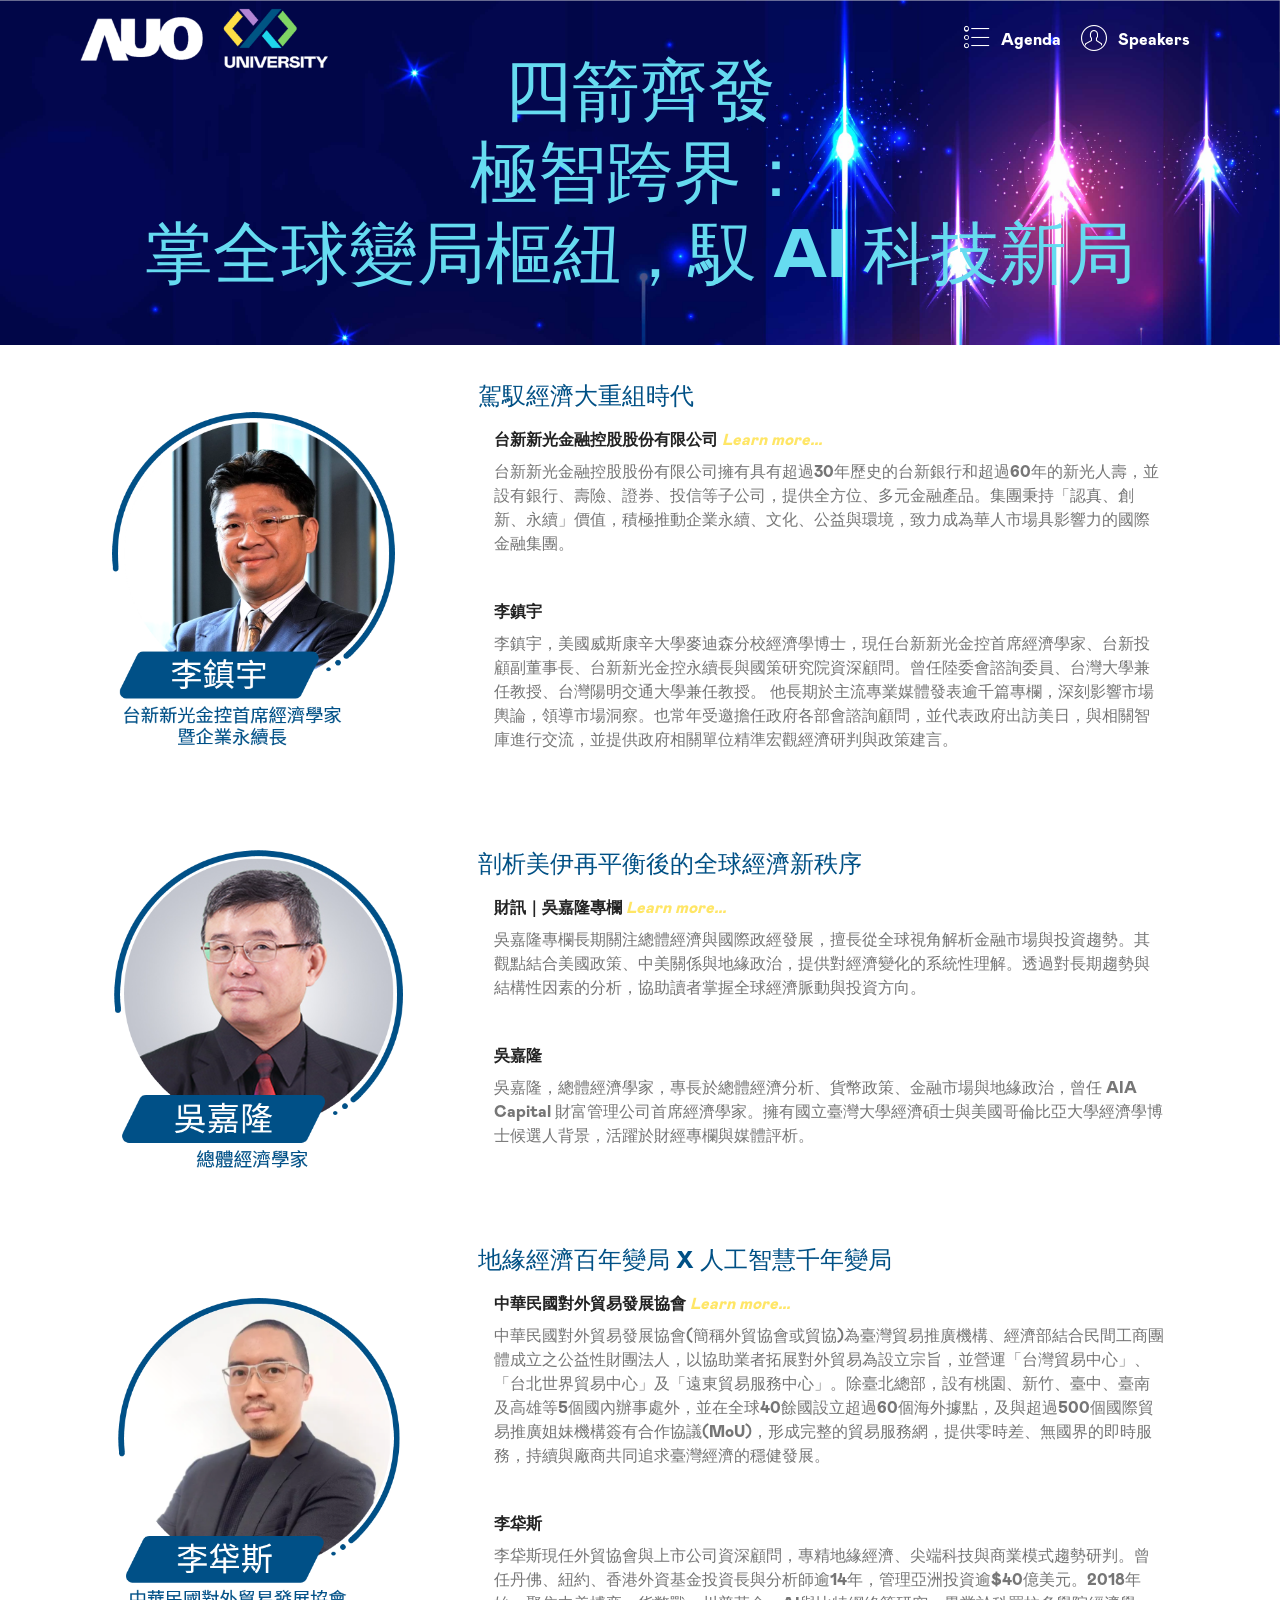
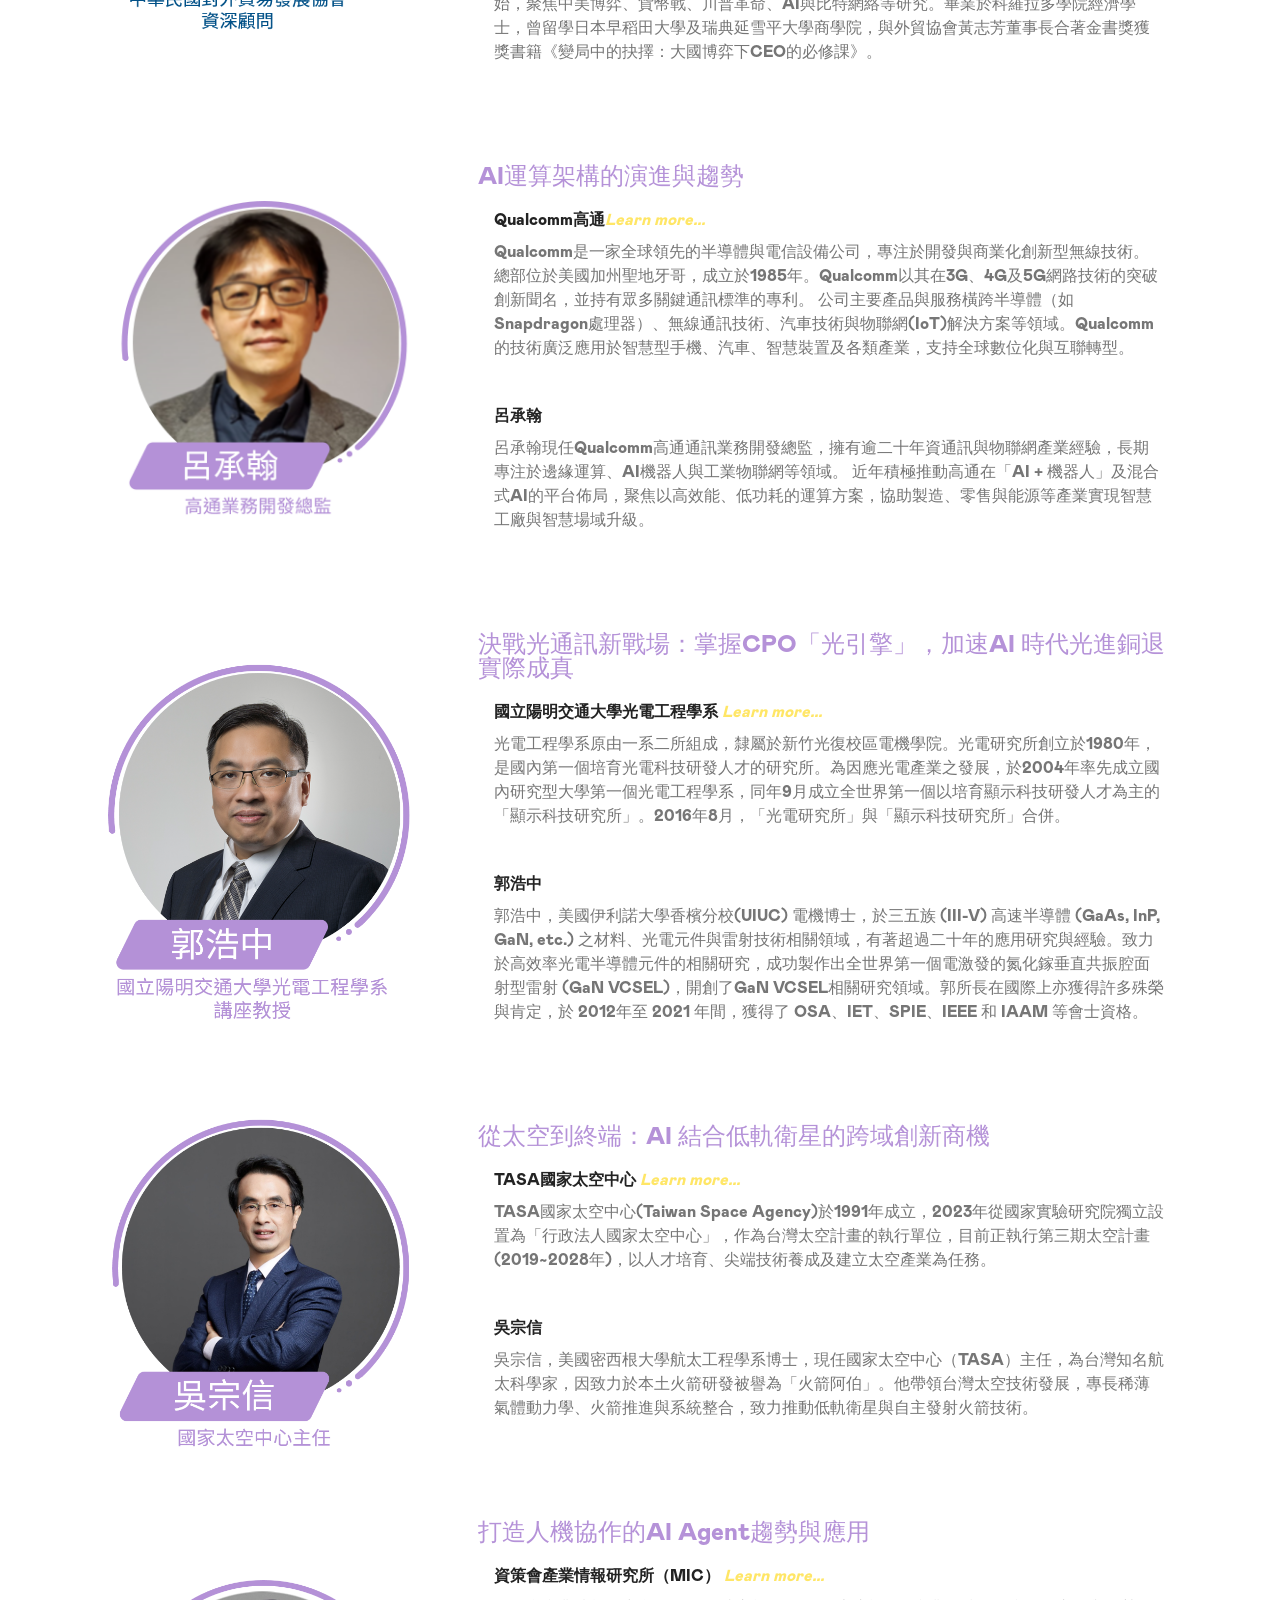
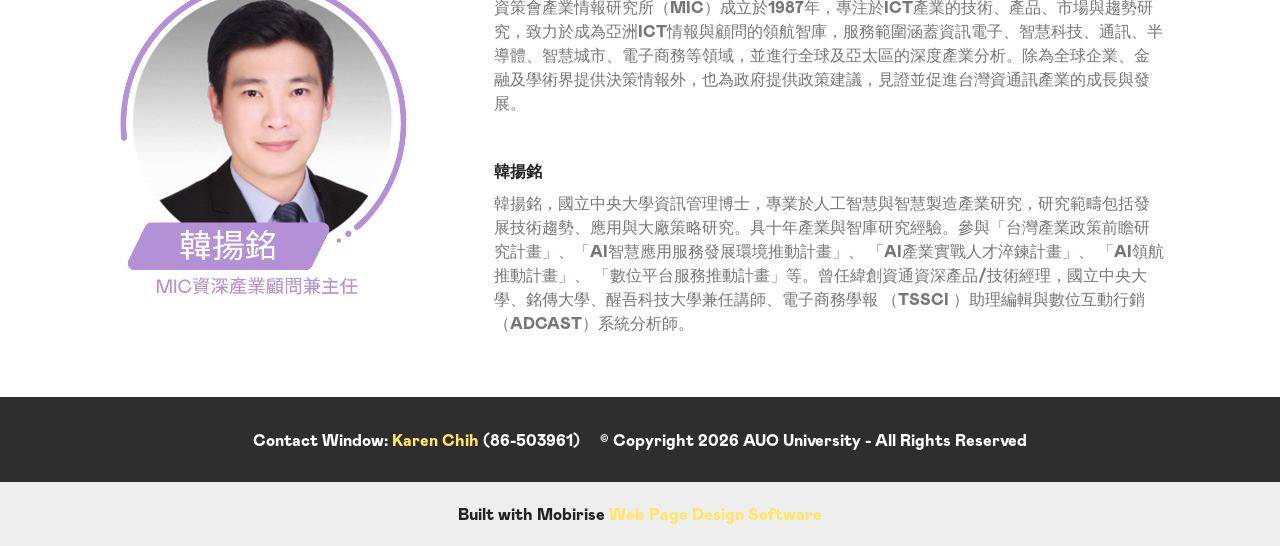
==== commit 1a78a296: "Update speaker.html" ====
--- a/speaker.html
+++ b/speaker.html
@@ -258,7 +258,7 @@
                     <img src="assets/images/-610x717.png" alt="Mobirise" title="">
                 </div>
                 <div class=" align-left aside-content">
-                    <h2 class="mbr-title pt-2 mbr-fonts-style display-5">讓AI 賦能實體機器人的新世代突破<br></h2>
+                    <h2 class="mbr-title pt-2 mbr-fonts-style display-5">AI運算架構的演進與趨勢<br></h2>
                     <div class="mbr-section-text">
                         
                     </div>
